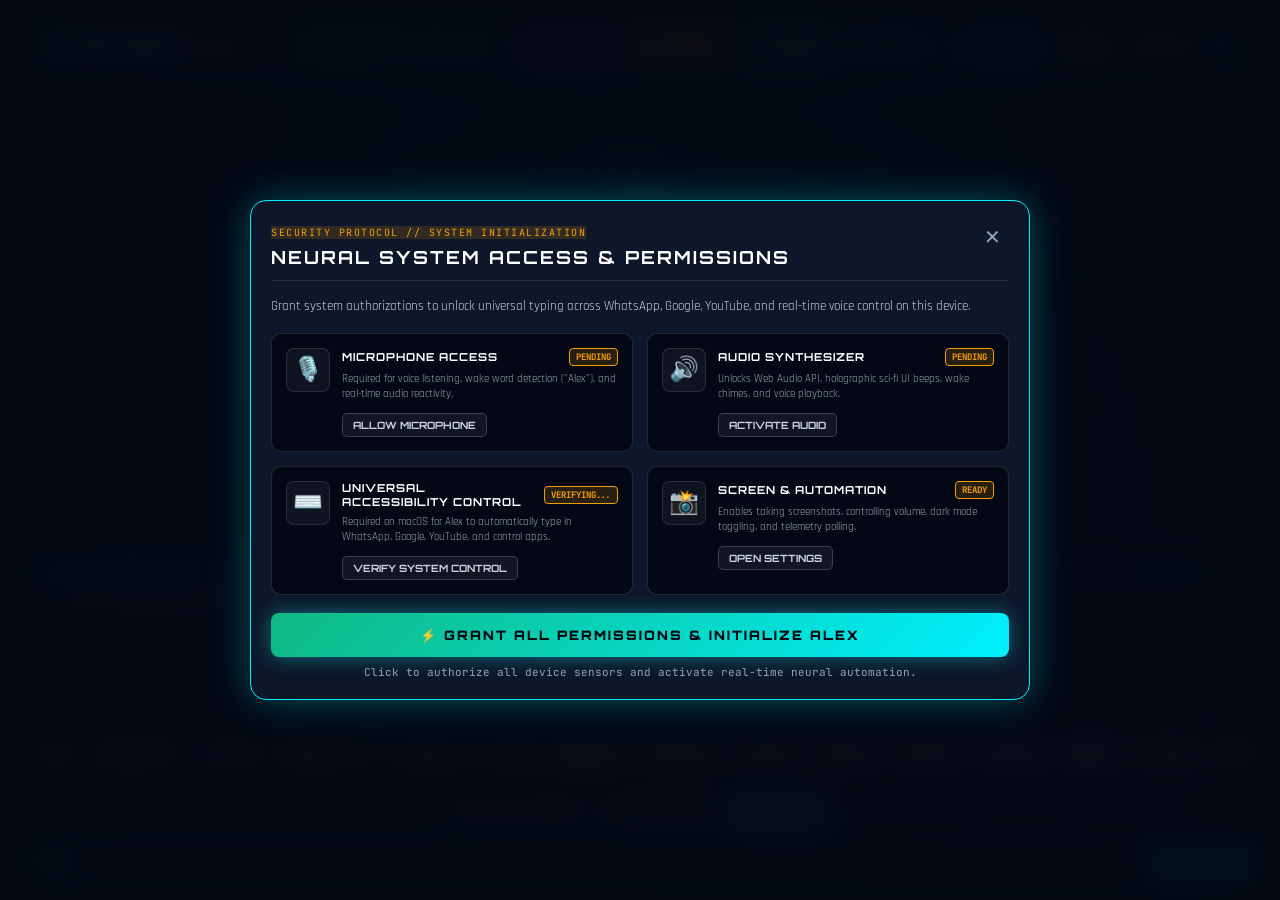
==== index.html @ a6efd7c4 "feat(ui): add unique holographic animations across all frontend elements" ====
<!DOCTYPE html>
<html lang="en">
<head>
  <meta charset="UTF-8">
  <meta name="viewport" content="width=device-width, initial-scale=1.0, maximum-scale=1.0, user-scalable=no, viewport-fit=cover">
  <meta name="theme-color" content="#030712">
  <meta name="apple-mobile-web-app-capable" content="yes">
  <meta name="apple-mobile-web-app-status-bar-style" content="black-translucent">
  <title>ALEX // NEURAL INTERFACE</title>
  <link rel="stylesheet" href="static/style.css">
  <link rel="preconnect" href="https://fonts.googleapis.com">
  <link rel="preconnect" href="https://fonts.gstatic.com" crossorigin>
  <link href="https://fonts.googleapis.com/css2?family=Orbitron:wght@400;600;800;900&family=Rajdhani:wght@500;600;700&family=JetBrains+Mono:wght@400;600&display=swap" rel="stylesheet">
  <!-- Chart.js for Advanced Holographic Charts -->
  <script src="https://cdn.jsdelivr.net/npm/chart.js"></script>
</head>
<body>
  <div class="hud-scanlines"></div>
  <div class="hud-vignette"></div>

  <!-- Main Container -->
  <div class="alex-container">
    
    <!-- Top Telemetry Header -->
    <header class="hud-header">
      <div class="header-left">
        <div class="logo-group">
          <div class="cyber-badge">V-AI</div>
          <h1 class="hud-title">A.L.E.X.</h1>
          <span class="hud-subtitle">NEURAL CONTROLLER</span>
        </div>
      </div>

      <div class="header-center">
        <div class="status-pill" id="statusPill">
          <span class="pulsing-orb"></span>
          <span id="statusText">ALEX ONLINE // CALL ME ANYTIME</span>
        </div>
      </div>

      <div class="header-right">
        <!-- Target Device Toggle: Phone vs Laptop -->
        <button class="nav-btn target-device-btn" id="targetDeviceBtn" title="Toggle Execution Target (Phone vs Laptop)">
          <span class="btn-icon" id="targetDeviceIcon">📱</span>
          <span id="targetDeviceLabel">TARGET: PHONE</span>
        </button>

        <!-- Access Controls: Permissions, Phone Link, Charts & Texting -->
        <button class="nav-btn permissions-btn" id="openPermissionsBtn" title="System Access & Neural Permissions">
          <span class="btn-icon">🛡️</span>
          <span id="permBtnText">SYSTEM ACCESS</span>
        </button>
        <button class="nav-btn phone-link-btn" id="openShareBtn" title="Get Public Phone Link & QR Code">
          <span class="btn-icon">🌐</span>
          <span>PHONE LINK</span>
        </button>
        <button class="nav-btn" id="openChartsBtn" title="Open Charts Dashboard">
          <span class="btn-icon">📊</span>
          <span>CHARTS</span>
        </button>
        <button class="nav-btn" id="openCommsBtn" title="Open Texting & Messaging Hub">
          <span class="btn-icon">💬</span>
          <span>TEXT OTHERS</span>
        </button>

        <div class="telemetry-badge" id="batteryBadge">
          <span class="icon">⚡</span>
          <span id="batteryVal">BAT: --%</span>
        </div>
        <div class="telemetry-badge" id="clockBadge">
          <span id="clockVal">00:00:00</span>
        </div>
        <button class="icon-btn" id="micToggleBtn" title="Toggle Microphone">
          <span id="micIcon">🎙️</span>
        </button>
      </div>
    </header>

    <!-- Center Stage: Arc Reactor Particle Sphere -->
    <main class="hud-main">
      <div class="particle-stage-container">
        <!-- Canvas for Dynamic Particle Reactor -->
        <canvas id="particleCanvas"></canvas>
        
        <!-- Center Hologram Overlay Info -->
        <div class="reactor-core-info">
          <div class="core-label">AI WAKE WORD</div>
          <div class="core-status" id="coreStatus">"ALEX"</div>
          <div class="core-frequency" id="coreFrequency">84.2 GHz</div>
        </div>
      </div>

      <!-- Live Voice Waveform Visualizer -->
      <div class="waveform-container">
        <div class="wave-bar"></div>
        <div class="wave-bar"></div>
        <div class="wave-bar"></div>
        <div class="wave-bar"></div>
        <div class="wave-bar"></div>
        <div class="wave-bar"></div>
        <div class="wave-bar"></div>
        <div class="wave-bar"></div>
        <div class="wave-bar"></div>
        <div class="wave-bar"></div>
        <div class="wave-bar"></div>
        <div class="wave-bar"></div>
      </div>
    </main>

    <!-- Holographic Feed / Transcript -->
    <section class="hud-feed-section">
      <div class="feed-scanner-line"></div>
      <div class="feed-header">
        <span class="feed-title">ALEX TELEMETRY LOG</span>
        <span class="feed-tag">WAKE_WORD: "ALEX"</span>
      </div>
      <div class="feed-log" id="feedLog">
        <div class="log-entry system">
          <span class="timestamp">[SYS_INIT]</span>
          <span class="text">Alex Neural Core active. Call "Alex" or say "type in WhatsApp...", "type in Google..." anytime!</span>
        </div>
      </div>
    </section>

    <!-- Quick Action Chips -->
    <div class="quick-chips">
      <button class="chip" data-cmd="Alex">👋 "Alex"</button>
      <button class="chip" data-cmd="system access">🛡️ System Access</button>
      <button class="chip" data-cmd="show phone link">🌐 Phone Link</button>
      <button class="chip" data-cmd="type in WhatsApp Hello! How are you doing?">💬 Type in WhatsApp</button>
      <button class="chip" data-cmd="type in Google Best tech news today">🔍 Type in Google</button>
      <button class="chip" data-cmd="open chrome">🚀 Chrome</button>
      <button class="chip" data-cmd="show charts">📊 Open Charts</button>
      <button class="chip" data-cmd="open texting">💬 Text Others</button>
      <button class="chip" data-cmd="volume up">🔊 Volume +</button>
      <button class="chip" data-cmd="screenshot">📸 Screenshot</button>
      <button class="chip" data-cmd="dark mode">🌓 Dark Mode</button>
      <button class="chip" data-cmd="show memory">🧠 Memory Vault</button>
      <button class="chip" data-cmd="read notes">📝 Notes</button>
      <button class="chip" data-cmd="weather">☀️ Weather</button>
      <button class="chip" data-cmd="timer for 2 minutes">⏱️ Timer</button>
    </div>

    <!-- Bottom Command Input Bar with Dedicated Mobile Voice Control -->
    <footer class="hud-footer">
      <!-- Device Target Selector Bar -->
      <div class="device-target-bar">
        <span class="target-bar-label">EXECUTION TARGET:</span>
        <div class="target-pills-group">
          <button type="button" class="target-pill-btn active" id="targetPhoneBtn" data-target="phone">
            <span class="pill-icon">📱</span> THIS PHONE
          </button>
          <button type="button" class="target-pill-btn" id="targetLaptopBtn" data-target="laptop">
            <span class="pill-icon">💻</span> LAPTOP
          </button>
        </div>
      </div>

      <div class="mobile-voice-bar">
        <button type="button" class="mobile-mic-btn" id="mobileMicBtn" title="Tap to Talk to Alex">
          <span class="mic-pulse-ring"></span>
          <span class="mic-icon-symbol">🎙️</span>
          <span class="mic-btn-label" id="micBtnLabel">TAP TO TALK TO ALEX</span>
        </button>
      </div>

      <form id="commandForm" class="command-box">
        <button type="button" class="inline-mic-btn" id="inlineMicBtn" title="Speak Voice Command">🎙️</button>
        <span class="prompt-arrow">❯</span>
        <input 
          type="text" 
          id="commandInput" 
          placeholder="Speak or type (e.g. 'Alex type in WhatsApp hello', 'search Google')..." 
          autocomplete="off"
        />
        <button type="submit" class="send-btn">
          <span>EXECUTE</span>
          <span class="btn-glow"></span>
        </button>
      </form>
    </footer>

  </div>

  <!-- Hidden Phone Camera Input for Native Mobile Capture -->
  <input type="file" id="phoneCameraInput" accept="image/*" capture="environment" style="display:none;" />

  <!-- ========================================================= -->
  <!-- FLOATING VOICE LISTENING OVERLAY FOR PHONES & DESKTOP     -->
  <!-- ========================================================= -->
  <div class="hud-listening-overlay" id="listeningOverlay">
    <div class="listening-card">
      <div class="listening-ripple"></div>
      <div class="listening-icon">🎙️</div>
      <div class="listening-title">ALEX IS LISTENING...</div>
      <div class="listening-transcript" id="listeningTranscript">Speak your task clearly now (e.g. "type in WhatsApp...", "open Chrome")</div>
      <div class="listening-bars">
        <span></span><span></span><span></span><span></span><span></span><span></span><span></span><span></span>
      </div>
      <div class="listening-actions">
        <button type="button" class="listening-btn stop" id="listeningStopBtn">DONE SPEAKING ✓</button>
        <button type="button" class="listening-btn cancel" id="listeningCancelBtn">CANCEL ✕</button>
      </div>
    </div>
  </div>

  <!-- Hidden Phone Camera Input for Native Mobile Capture -->
  <input type="file" id="phoneCameraInput" accept="image/*" capture="environment" style="display:none;" />

  <!-- ========================================================= -->
  <!-- MODAL 1: HOLOGRAPHIC CHARTS & ANALYTICS DASHBOARD -->
  <!-- ========================================================= -->
  <div class="hud-modal" id="chartsModal">
    <div class="modal-card">
      <div class="modal-header">
        <div class="modal-title-group">
          <span class="modal-badge">ANALYTICS // VISUALIZER</span>
          <h2>ALEX TELEMETRY CHARTS</h2>
        </div>
        <button class="close-btn" id="closeChartsBtn">✕</button>
      </div>

      <!-- Chart Switcher Tabs -->
      <div class="chart-tabs">
        <button class="tab-btn active" data-chart="system">⚡ Live System Telemetry</button>
        <button class="tab-btn" data-chart="market">📈 Tech & Crypto Index</button>
        <button class="tab-btn" data-chart="activity">📊 Productivity & Tasks</button>
      </div>

      <div class="chart-canvas-wrap">
        <canvas id="analyticsChart"></canvas>
      </div>

      <div class="chart-footer-info">
        <span>💡 Voice tip: Say <em>"Alex show charts"</em> or <em>"close charts"</em> anytime.</span>
      </div>
    </div>
  </div>

  <!-- Hidden Phone Camera Input for Native Mobile Capture -->
  <input type="file" id="phoneCameraInput" accept="image/*" capture="environment" style="display:none;" />

  <!-- ========================================================= -->
  <!-- MODAL 2: NEURAL COMMS & TEXTING HUB -->
  <!-- ========================================================= -->
  <div class="hud-modal" id="commsModal">
    <div class="modal-card">
      <div class="modal-header">
        <div class="modal-title-group">
          <span class="modal-badge">COMMS // DIRECT BRIDGE</span>
          <h2>TEXT OTHERS & MESSAGING</h2>
        </div>
        <button class="close-btn" id="closeCommsBtn">✕</button>
      </div>

      <form id="commsForm" class="comms-form">
        <div class="form-group">
          <label>SELECT PLATFORM</label>
          <div class="platform-selector">
            <label class="platform-opt">
              <input type="radio" name="platform" value="whatsapp" checked>
              <span class="opt-pill">🟢 WhatsApp</span>
            </label>
            <label class="platform-opt">
              <input type="radio" name="platform" value="imessage">
              <span class="opt-pill">💬 iMessage / SMS</span>
            </label>
            <label class="platform-opt">
              <input type="radio" name="platform" value="mail">
              <span class="opt-pill">✉️ Mail / Email</span>
            </label>
          </div>
        </div>

        <div class="form-group">
          <label>RECIPIENT (PHONE NUMBER, CONTACT, OR EMAIL)</label>
          <input 
            type="text" 
            id="commRecipient" 
            class="cyber-input" 
            placeholder="e.g. +1234567890 or John Doe or test@gmail.com" 
            required 
          />
        </div>

        <div class="form-group">
          <label>MESSAGE CONTENT</label>
          <textarea 
            id="commMessage" 
            class="cyber-textarea" 
            rows="3" 
            placeholder="Enter the message you want Alex to send..." 
            required
          ></textarea>
        </div>

        <div class="form-actions">
          <button type="submit" class="cyber-submit-btn">
            <span>🚀 TRANSMIT MESSAGE</span>
          </button>
        </div>
      </form>

      <div class="comms-footer-info">
        <span>💡 Voice tip: Say <em>"Alex text [number] hello on WhatsApp"</em> or <em>"type in WhatsApp [message]"</em>.</span>
      </div>
    </div>
  </div>

  <!-- Hidden Phone Camera Input for Native Mobile Capture -->
  <input type="file" id="phoneCameraInput" accept="image/*" capture="environment" style="display:none;" />

  <!-- ========================================================= -->
  <!-- MODAL 3: PUBLIC REMOTE & SMARTPHONE ACCESS (QR + HTTPS)  -->
  <!-- ========================================================= -->
  <div class="hud-modal" id="shareModal">
    <div class="modal-card phone-share-card">
      <div class="modal-header">
        <div class="modal-title-group">
          <span class="modal-badge">REMOTE BRIDGE // WORLDWIDE</span>
          <h2>ALEX SMARTPHONE & REMOTE ACCESS</h2>
        </div>
        <button class="close-btn" id="closeShareBtn">✕</button>
      </div>

      <div class="share-modal-body">
        <div class="qr-code-wrapper">
          <div class="qr-code-glow">
            <img id="shareQrCode" src="" alt="Scan QR Code to Open Alex" />
          </div>
          <p class="qr-caption">Scan with iPhone or Android camera</p>
        </div>

        <div class="share-details">
          <div class="share-info-block">
            <div class="share-badge-status">
              <span class="pulsing-orb"></span>
              <span id="tunnelStatusText">SECURE PUBLIC CLOUDFLARE HTTPS TUNNEL ACTIVE</span>
            </div>
            <p class="share-explainer">
              This link works on <strong>any iPhone, Android, or PC on any Wi-Fi or mobile data network worldwide</strong>. Full microphone, voice recognition, universal typing, and system telemetry are fully enabled over secure HTTPS.
            </p>
          </div>

          <div class="url-copy-group">
            <label>🌐 PUBLIC HTTPS LINK (WORLDWIDE / ALL PHONES):</label>
            <div class="copy-input-row">
              <input type="text" id="sharePublicUrl" readonly value="Generating secure tunnel..." />
              <button type="button" class="copy-btn" id="copyPublicUrlBtn">COPY LINK</button>
              <a href="#" id="openPhoneLinkAnchor" target="_blank" class="open-link-btn" title="Open in new browser tab">OPEN ↗</a>
            </div>
          </div>

          <div class="url-copy-group local-row">
            <label>🏠 LOCAL WI-FI LINK (SAME NETWORK):</label>
            <div class="copy-input-row">
              <input type="text" id="shareLocalUrl" readonly value="Detecting local IP..." />
              <button type="button" class="copy-btn secondary" id="copyLocalUrlBtn">COPY</button>
            </div>
          </div>

          <div class="phone-feature-tags">
            <span class="feat-tag">⚡ Zero Setup</span>
            <span class="feat-tag">🎙️ Mobile Voice Mic</span>
            <span class="feat-tag">💬 WhatsApp & Search</span>
            <span class="feat-tag">📊 Live Charts</span>
            <span class="feat-tag">🔒 End-to-End SSL</span>
          </div>
        </div>
      </div>

      <div class="share-footer-info">
        <span>💡 Voice tip: Say <em>"Alex show phone link"</em> or <em>"Alex QR code"</em> anytime.</span>
      </div>
    </div>
  </div>

  <!-- Hidden Phone Camera Input for Native Mobile Capture -->
  <input type="file" id="phoneCameraInput" accept="image/*" capture="environment" style="display:none;" />

  <!-- ========================================================= -->
  <!-- MODAL 4: SYSTEM ACCESS & NEURAL PERMISSIONS INITIALIZER   -->
  <!-- ========================================================= -->
  <div class="hud-modal" id="permissionsModal">
    <div class="modal-card permissions-card">
      <div class="modal-header">
        <div class="modal-title-group">
          <span class="modal-badge warning-badge">SECURITY PROTOCOL // SYSTEM INITIALIZATION</span>
          <h2>NEURAL SYSTEM ACCESS & PERMISSIONS</h2>
        </div>
        <button class="close-btn" id="closePermissionsBtn">✕</button>
      </div>

      <div class="permissions-explainer">
        <p>Grant system authorizations to unlock universal typing across WhatsApp, Google, YouTube, and real-time voice control on this device.</p>
      </div>

      <div class="permissions-grid">
        <!-- Card 1: Mic -->
        <div class="perm-card" id="permCardMic">
          <div class="perm-icon-box">🎙️</div>
          <div class="perm-content">
            <div class="perm-header-row">
              <h3>MICROPHONE ACCESS</h3>
              <span class="perm-status-tag" id="tagMicStatus">PENDING</span>
            </div>
            <p>Required for voice listening, wake word detection ("Alex"), and real-time audio reactivity.</p>
            <button type="button" class="perm-action-btn" id="grantMicBtn">ALLOW MICROPHONE</button>
          </div>
        </div>

        <!-- Card 2: Audio FX -->
        <div class="perm-card" id="permCardAudio">
          <div class="perm-icon-box">🔊</div>
          <div class="perm-content">
            <div class="perm-header-row">
              <h3>AUDIO SYNTHESIZER</h3>
              <span class="perm-status-tag" id="tagAudioStatus">PENDING</span>
            </div>
            <p>Unlocks Web Audio API, holographic sci-fi UI beeps, wake chimes, and voice playback.</p>
            <button type="button" class="perm-action-btn" id="grantAudioBtn">ACTIVATE AUDIO</button>
          </div>
        </div>

        <!-- Card 3: macOS Universal Control & Accessibility -->
        <div class="perm-card" id="permCardAccessibility">
          <div class="perm-icon-box">⌨️</div>
          <div class="perm-content">
            <div class="perm-header-row">
              <h3>UNIVERSAL ACCESSIBILITY CONTROL</h3>
              <span class="perm-status-tag" id="tagAccessStatus">VERIFYING...</span>
            </div>
            <p>Required on macOS for Alex to automatically type in WhatsApp, Google, YouTube, and control apps.</p>
            <button type="button" class="perm-action-btn" id="grantAccessibilityBtn">VERIFY SYSTEM CONTROL</button>
          </div>
        </div>

        <!-- Card 4: Screen & Automation Bridge -->
        <div class="perm-card" id="permCardScreen">
          <div class="perm-icon-box">📸</div>
          <div class="perm-content">
            <div class="perm-header-row">
              <h3>SCREEN & AUTOMATION</h3>
              <span class="perm-status-tag" id="tagScreenStatus">READY</span>
            </div>
            <p>Enables taking screenshots, controlling volume, dark mode toggling, and telemetry polling.</p>
            <button type="button" class="perm-action-btn" id="grantScreenBtn">OPEN SETTINGS</button>
          </div>
        </div>
      </div>

      <!-- Master Action Button -->
      <div class="perm-master-action">
        <button type="button" class="perm-master-btn" id="grantAllPermsBtn">
          <span>⚡ GRANT ALL PERMISSIONS & INITIALIZE ALEX</span>
        </button>
        <span class="perm-subtext">Click to authorize all device sensors and activate real-time neural automation.</span>
      </div>
    </div>
  </div>

  <script src="static/app.js"></script>
</body>
</html>
---- static/style.css ----
:root {
  --bg-color: #030712;
  --panel-bg: rgba(15, 23, 42, 0.8);
  --panel-border: rgba(56, 189, 248, 0.3);
  --cyan-glow: #00f0ff;
  --cyan-subtle: rgba(0, 240, 255, 0.15);
  --purple-glow: #a855f7;
  --green-glow: #10b981;
  --amber-glow: #f59e0b;
  --text-main: #f8fafc;
  --text-muted: #94a3b8;
  --font-display: 'Orbitron', -apple-system, sans-serif;
  --font-body: 'Rajdhani', -apple-system, sans-serif;
  --font-mono: 'JetBrains Mono', monospace;
}

* {
  box-sizing: border-box;
  margin: 0;
  padding: 0;
  user-select: none;
}

html {
  width: 100%;
  height: 100%;
  -webkit-text-size-adjust: 100%;
}

body {
  width: 100%;
  min-height: 100vh;
  min-height: 100dvh;
  background-color: var(--bg-color);
  color: var(--text-main);
  font-family: var(--font-body);
  overflow-x: hidden;
  overflow-y: auto;
  position: relative;
  -webkit-overflow-scrolling: touch;
  background-image: 
    radial-gradient(circle at 50% 35%, rgba(0, 240, 255, 0.14) 0%, transparent 65%),
    radial-gradient(circle at 80% 80%, rgba(168, 85, 247, 0.1) 0%, transparent 50%),
    linear-gradient(rgba(0, 240, 255, 0.04) 1px, transparent 1px),
    linear-gradient(90deg, rgba(0, 240, 255, 0.04) 1px, transparent 1px);
  background-size: 100% 100%, 100% 100%, 40px 40px, 40px 40px;
  animation: cyberGridDrift 24s linear infinite;
}

@keyframes cyberGridDrift {
  0% {
    background-position: 50% 35%, 80% 80%, 0 0, 0 0;
  }
  100% {
    background-position: 50% 35%, 80% 80%, 40px 40px, 40px 40px;
  }
}

/* Scanline and Vignette Effects */
.hud-scanlines {
  position: fixed;
  top: 0;
  left: 0;
  width: 100%;
  height: 100%;
  background: repeating-linear-gradient(
    0deg,
    rgba(0, 0, 0, 0.12),
    rgba(0, 0, 0, 0.12) 1px,
    transparent 1px,
    transparent 2px
  );
  pointer-events: none;
  z-index: 100;
  opacity: 0.6;
}

.hud-vignette {
  position: fixed;
  top: 0;
  left: 0;
  width: 100%;
  height: 100%;
  box-shadow: inset 0 0 120px rgba(0, 0, 0, 0.9);
  pointer-events: none;
  z-index: 99;
}

/* Master Container */
.alex-container,
.jarvis-container {
  display: flex;
  flex-direction: column;
  min-height: 100vh;
  min-height: 100dvh;
  max-width: 1280px;
  margin: 0 auto;
  padding: 12px 18px;
  position: relative;
  z-index: 10;
  gap: 10px;
  justify-content: space-between;
}

/* Header */
.hud-header {
  display: flex;
  justify-content: space-between;
  align-items: center;
  padding: 10px 18px;
  background: var(--panel-bg);
  border: 1px solid var(--panel-border);
  border-radius: 12px;
  backdrop-filter: blur(16px);
  box-shadow: 0 4px 24px rgba(0, 240, 255, 0.12);
  gap: 12px;
  position: relative;
  animation: cyberBorderGlow 4.5s infinite alternate ease-in-out;
}

.hud-header::before,
.hud-header::after {
  content: '';
  position: absolute;
  width: 10px;
  height: 10px;
  border-color: var(--cyan-glow);
  border-style: solid;
  pointer-events: none;
  transition: all 0.3s ease;
  opacity: 0.75;
}

.hud-header::before {
  top: -1px;
  left: -1px;
  border-width: 2px 0 0 2px;
  border-top-left-radius: 12px;
}

.hud-header::after {
  bottom: -1px;
  right: -1px;
  border-width: 0 2px 2px 0;
  border-bottom-right-radius: 12px;
}

@keyframes cyberBorderGlow {
  0% {
    border-color: rgba(56, 189, 248, 0.3);
    box-shadow: 0 4px 20px rgba(0, 240, 255, 0.12), inset 0 0 12px rgba(0, 240, 255, 0.03);
  }
  50% {
    border-color: rgba(168, 85, 247, 0.55);
    box-shadow: 0 4px 28px rgba(168, 85, 247, 0.22), inset 0 0 16px rgba(168, 85, 247, 0.06);
  }
  100% {
    border-color: rgba(0, 240, 255, 0.45);
    box-shadow: 0 4px 24px rgba(0, 240, 255, 0.2), inset 0 0 14px rgba(0, 240, 255, 0.05);
  }
}

.logo-group {
  display: flex;
  align-items: center;
  gap: 10px;
}

.cyber-badge {
  font-family: var(--font-display);
  font-size: 10px;
  font-weight: 800;
  padding: 3px 6px;
  background: rgba(0, 240, 255, 0.2);
  border: 1px solid var(--cyan-glow);
  color: var(--cyan-glow);
  border-radius: 4px;
  letter-spacing: 1px;
}

.hud-title {
  font-family: var(--font-display);
  font-size: 20px;
  font-weight: 900;
  letter-spacing: 3px;
  color: #ffffff;
  text-shadow: 0 0 14px var(--cyan-glow);
}

.hud-subtitle {
  font-size: 10px;
  letter-spacing: 2px;
  color: var(--text-muted);
  font-weight: 600;
}

.status-pill {
  display: flex;
  align-items: center;
  gap: 8px;
  padding: 6px 14px;
  background: rgba(16, 185, 129, 0.12);
  border: 1px solid rgba(16, 185, 129, 0.5);
  border-radius: 20px;
  font-family: var(--font-display);
  font-size: 10px;
  font-weight: 700;
  letter-spacing: 1px;
  color: var(--green-glow);
  transition: all 0.3s ease;
  cursor: pointer;
}

.status-pill:hover {
  box-shadow: 0 0 10px rgba(16, 185, 129, 0.4);
}

.status-pill.recognizing {
  background: rgba(245, 158, 11, 0.15);
  border-color: rgba(245, 158, 11, 0.6);
  color: var(--amber-glow);
}

.status-pill.speaking {
  background: rgba(168, 85, 247, 0.15);
  border-color: rgba(168, 85, 247, 0.6);
  color: var(--purple-glow);
}

.pulsing-orb {
  width: 7px;
  height: 7px;
  border-radius: 50%;
  background: currentColor;
  box-shadow: 0 0 8px currentColor;
  animation: pulseOrb 1.4s infinite ease-in-out;
}

@keyframes pulseOrb {
  0%, 100% { transform: scale(1); opacity: 1; }
  50% { transform: scale(1.4); opacity: 0.5; }
}

.header-right {
  display: flex;
  align-items: center;
  gap: 8px;
}

/* Nav Action Buttons (Charts & Text Others) */
.nav-btn {
  display: flex;
  align-items: center;
  gap: 6px;
  background: rgba(0, 240, 255, 0.1);
  border: 1px solid var(--panel-border);
  color: var(--cyan-glow);
  font-family: var(--font-display);
  font-size: 10px;
  font-weight: 800;
  letter-spacing: 1px;
  padding: 6px 12px;
  border-radius: 8px;
  cursor: pointer;
  transition: all 0.2s ease;
}

.nav-btn:hover {
  background: rgba(0, 240, 255, 0.25);
  border-color: var(--cyan-glow);
  box-shadow: 0 0 12px rgba(0, 240, 255, 0.5);
  transform: translateY(-1px);
}

.telemetry-badge {
  font-family: var(--font-mono);
  font-size: 11px;
  color: var(--text-muted);
  background: rgba(255, 255, 255, 0.05);
  padding: 5px 8px;
  border-radius: 6px;
  border: 1px solid rgba(255, 255, 255, 0.1);
}

.icon-btn {
  background: rgba(0, 240, 255, 0.1);
  border: 1px solid var(--cyan-glow);
  border-radius: 8px;
  padding: 5px 9px;
  color: var(--cyan-glow);
  cursor: pointer;
  font-size: 13px;
  transition: all 0.2s ease;
}

.icon-btn:hover {
  background: var(--cyan-glow);
  color: #000;
  box-shadow: 0 0 12px var(--cyan-glow);
}

/* Center Particle Stage */
.hud-main {
  flex: 1;
  display: flex;
  flex-direction: column;
  justify-content: center;
  align-items: center;
  position: relative;
  min-height: 250px;
}

.particle-stage-container {
  width: 100%;
  max-width: 480px;
  height: 290px;
  position: relative;
  display: flex;
  justify-content: center;
  align-items: center;
  cursor: pointer;
}

#particleCanvas {
  width: 100%;
  height: 100%;
  display: block;
}

.reactor-core-info {
  position: absolute;
  text-align: center;
  pointer-events: none;
  font-family: var(--font-display);
}

.core-label {
  font-size: 9px;
  letter-spacing: 2px;
  color: var(--text-muted);
  font-weight: 700;
}

.core-status {
  font-size: 15px;
  font-weight: 900;
  color: var(--cyan-glow);
  letter-spacing: 2px;
  text-shadow: 0 0 10px var(--cyan-glow);
  margin: 2px 0;
}

.core-frequency {
  font-family: var(--font-mono);
  font-size: 11px;
  color: rgba(255, 255, 255, 0.7);
}

/* Voice Waveform Equalizer */
.waveform-container {
  display: flex;
  align-items: center;
  gap: 5px;
  height: 24px;
  margin-top: -6px;
  opacity: 0.9;
}

.wave-bar {
  width: 4px;
  height: 6px;
  background: linear-gradient(180deg, #ffffff, #00f0ff);
  border-radius: 3px 3px 1px 1px;
  box-shadow: 0 0 10px rgba(0, 240, 255, 0.7);
  transition: height 0.08s ease, background 0.2s ease, box-shadow 0.2s ease;
}

/* Feed Log */
.hud-feed-section {
  height: 165px;
  background: var(--panel-bg);
  border: 1px solid var(--panel-border);
  border-radius: 12px;
  display: flex;
  flex-direction: column;
  padding: 10px 14px;
  margin-bottom: 10px;
  backdrop-filter: blur(16px);
  box-shadow: 0 4px 20px rgba(0, 0, 0, 0.5);
  position: relative;
  overflow: hidden;
  animation: cyberBorderGlow 5s infinite alternate ease-in-out;
}

/* Cyber Corner Brackets on Telemetry Feed */
.hud-feed-section::before,
.hud-feed-section::after {
  content: '';
  position: absolute;
  width: 12px;
  height: 12px;
  border-color: var(--cyan-glow);
  border-style: solid;
  pointer-events: none;
  transition: all 0.3s ease;
  opacity: 0.8;
  z-index: 5;
}

.hud-feed-section::before {
  top: -1px;
  left: -1px;
  border-width: 2px 0 0 2px;
  border-top-left-radius: 12px;
}

.hud-feed-section::after {
  bottom: -1px;
  right: -1px;
  border-width: 0 2px 2px 0;
  border-bottom-right-radius: 12px;
}

.feed-scanner-line {
  position: absolute;
  top: 0;
  left: 0;
  width: 100%;
  height: 2px;
  background: linear-gradient(90deg, transparent, rgba(0, 240, 255, 0.85), rgba(168, 85, 247, 0.85), transparent);
  box-shadow: 0 0 10px rgba(0, 240, 255, 0.85);
  opacity: 0.65;
  pointer-events: none;
  animation: laserScanDown 5.5s infinite ease-in-out;
  z-index: 10;
}

@keyframes laserScanDown {
  0% { top: 0%; opacity: 0; }
  10% { opacity: 0.75; }
  90% { opacity: 0.75; }
  100% { top: 100%; opacity: 0; }
}

.feed-header {
  display: flex;
  justify-content: space-between;
  align-items: center;
  border-bottom: 1px solid rgba(255, 255, 255, 0.08);
  padding-bottom: 5px;
  margin-bottom: 6px;
  position: relative;
  z-index: 2;
}

.feed-title {
  font-family: var(--font-display);
  font-size: 10px;
  font-weight: 800;
  letter-spacing: 1.5px;
  color: var(--cyan-glow);
  text-shadow: 0 0 8px rgba(0, 240, 255, 0.5);
}

.feed-tag {
  font-family: var(--font-mono);
  font-size: 9px;
  color: var(--green-glow);
  letter-spacing: 1px;
  text-shadow: 0 0 6px rgba(16, 185, 129, 0.4);
}

.feed-log {
  flex: 1;
  overflow-y: auto;
  font-family: var(--font-mono);
  font-size: 12px;
  line-height: 1.5;
  display: flex;
  flex-direction: column;
  gap: 6px;
  padding-right: 6px;
  position: relative;
  z-index: 2;
}

.feed-log::-webkit-scrollbar {
  width: 4px;
}

.feed-log::-webkit-scrollbar-thumb {
  background: var(--panel-border);
  border-radius: 4px;
}

.log-entry {
  display: flex;
  gap: 8px;
  word-break: break-word;
  animation: logSlideReveal 0.32s cubic-bezier(0.16, 1, 0.3, 1) forwards;
  transform-origin: left center;
}

@keyframes logSlideReveal {
  0% {
    opacity: 0;
    transform: translateX(-16px) scale(0.97);
    filter: blur(4px);
  }
  100% {
    opacity: 1;
    transform: translateX(0) scale(1);
    filter: blur(0);
  }
}

.log-entry .timestamp {
  color: var(--text-muted);
  font-size: 10px;
  min-width: 55px;
}

.log-entry.user .text {
  color: var(--cyan-glow);
  font-weight: 600;
}

.log-entry.alex .text,
.log-entry.jarvis .text {
  color: #ffffff;
  text-shadow: 0 0 4px rgba(255, 255, 255, 0.3);
}

.log-entry.system .text {
  color: var(--text-muted);
  font-style: italic;
}

.log-entry.exec .text {
  color: var(--amber-glow);
  font-weight: 600;
}

.action-pill-entry {
  background: rgba(16, 185, 129, 0.12) !important;
  border-left: 3px solid #10b981;
  padding: 6px 10px;
  border-radius: 6px;
  align-items: center;
  margin: 4px 0;
}

.feed-open-link {
  color: #030712 !important;
  background: linear-gradient(135deg, #10b981, #00f0ff);
  text-decoration: none !important;
  font-family: var(--font-display);
  font-size: 11px;
  font-weight: 800;
  letter-spacing: 1px;
  display: inline-flex;
  align-items: center;
  gap: 4px;
  margin-left: 8px;
  padding: 4px 10px;
  border-radius: 6px;
  box-shadow: 0 0 12px rgba(0, 240, 255, 0.4);
  transition: all 0.2s ease;
}

.feed-open-link:hover, .feed-open-link:active {
  transform: scale(1.05);
  box-shadow: 0 0 20px rgba(0, 240, 255, 0.7);
}

/* Quick Action Chips */
.quick-chips {
  display: flex;
  gap: 8px;
  overflow-x: auto;
  padding-bottom: 6px;
  margin-bottom: 6px;
}

.quick-chips::-webkit-scrollbar {
  display: none;
}

.chip {
  background: rgba(255, 255, 255, 0.05);
  border: 1px solid rgba(255, 255, 255, 0.14);
  color: var(--text-main);
  padding: 6px 14px;
  border-radius: 20px;
  font-size: 12px;
  font-weight: 600;
  cursor: pointer;
  white-space: nowrap;
  position: relative;
  overflow: hidden;
  transition: transform 0.2s cubic-bezier(0.34, 1.56, 0.64, 1), box-shadow 0.2s ease, border-color 0.2s ease, background 0.2s ease;
}

.chip::after {
  content: '';
  position: absolute;
  top: -50%;
  left: -80%;
  width: 40%;
  height: 200%;
  background: linear-gradient(90deg, transparent, rgba(255, 255, 255, 0.35), transparent);
  transform: rotate(25deg);
  pointer-events: none;
  transition: none;
}

.chip:hover::after {
  left: 150%;
  transition: left 0.5s ease-out;
}

.chip:hover {
  background: rgba(0, 240, 255, 0.2);
  border-color: var(--cyan-glow);
  color: var(--cyan-glow);
  box-shadow: 0 0 14px rgba(0, 240, 255, 0.45);
  transform: translateY(-2px) scale(1.04);
}

.chip:active {
  transform: translateY(0) scale(0.96);
}

/* Command Box Input */
.hud-footer {
  margin-top: auto;
}

.command-box {
  display: flex;
  align-items: center;
  background: rgba(15, 23, 42, 0.95);
  border: 1px solid var(--cyan-glow);
  border-radius: 10px;
  padding: 6px 10px 6px 12px;
  box-shadow: 0 0 16px rgba(0, 240, 255, 0.25);
  gap: 8px;
  position: relative;
  transition: box-shadow 0.3s ease, border-color 0.3s ease;
}

.command-box:focus-within {
  border-color: #38bdf8;
  box-shadow: 0 0 24px rgba(0, 240, 255, 0.5), inset 0 0 8px rgba(0, 240, 255, 0.15);
}

.inline-mic-btn {
  background: rgba(0, 240, 255, 0.12);
  border: 1px solid var(--cyan-glow);
  color: var(--cyan-glow);
  border-radius: 8px;
  width: 34px;
  height: 34px;
  display: flex;
  align-items: center;
  justify-content: center;
  cursor: pointer;
  font-size: 15px;
  transition: all 0.2s ease;
  flex-shrink: 0;
}

.inline-mic-btn:hover, .inline-mic-btn.listening {
  background: var(--cyan-glow);
  color: #000;
  box-shadow: 0 0 14px var(--cyan-glow);
}

.mobile-voice-bar {
  display: none;
  width: 100%;
  margin-bottom: 8px;
}

.mobile-mic-btn {
  width: 100%;
  display: flex;
  align-items: center;
  justify-content: center;
  gap: 10px;
  padding: 12px 16px;
  background: linear-gradient(135deg, rgba(0, 240, 255, 0.22), rgba(16, 185, 129, 0.24));
  border: 1px solid var(--cyan-glow);
  border-radius: 12px;
  color: #ffffff;
  font-family: var(--font-display);
  font-size: 13px;
  font-weight: 800;
  letter-spacing: 1.5px;
  cursor: pointer;
  box-shadow: 0 0 20px rgba(0, 240, 255, 0.3);
  position: relative;
  overflow: visible !important;
  transition: all 0.25s ease;
  animation: micGlowBreathing 3.5s infinite alternate ease-in-out;
}

@keyframes micGlowBreathing {
  0% {
    box-shadow: 0 0 16px rgba(0, 240, 255, 0.25);
  }
  100% {
    box-shadow: 0 0 32px rgba(0, 240, 255, 0.6), 0 0 45px rgba(16, 185, 129, 0.35);
  }
}

.mobile-mic-btn::before,
.mobile-mic-btn::after {
  content: '';
  position: absolute;
  inset: -3px;
  border-radius: 14px;
  border: 1.5px solid var(--cyan-glow);
  opacity: 0;
  pointer-events: none;
}

.mobile-mic-btn:hover::before,
.mobile-mic-btn.listening::before {
  animation: sonarPulse 1.6s infinite cubic-bezier(0.1, 0.8, 0.2, 1);
}

.mobile-mic-btn:hover::after,
.mobile-mic-btn.listening::after {
  animation: sonarPulse 1.6s infinite cubic-bezier(0.1, 0.8, 0.2, 1) 0.8s;
}

@keyframes sonarPulse {
  0% {
    transform: scale(1);
    opacity: 0.9;
    border-color: var(--cyan-glow);
  }
  100% {
    transform: scale(1.1, 1.32);
    opacity: 0;
    border-color: var(--purple-glow);
  }
}

.mobile-mic-btn:active, .mobile-mic-btn.listening {
  background: linear-gradient(135deg, rgba(239, 68, 68, 0.35), rgba(245, 158, 11, 0.35));
  border-color: #ef4444;
  box-shadow: 0 0 28px rgba(239, 68, 68, 0.6);
}

.mobile-mic-btn .mic-pulse-ring {
  position: absolute;
  top: 50%;
  left: 50%;
  transform: translate(-50%, -50%);
  width: 100%;
  height: 100%;
  border-radius: 12px;
  border: 2px solid var(--cyan-glow);
  opacity: 0;
  pointer-events: none;
}

.mobile-mic-btn.listening .mic-pulse-ring {
  animation: mobileMicPulse 1.2s infinite ease-out;
}

@keyframes mobileMicPulse {
  0% { transform: translate(-50%, -50%) scale(0.96); opacity: 0.8; }
  100% { transform: translate(-50%, -50%) scale(1.08); opacity: 0; }
}

/* ========================================================= */
/* REAL-TIME VOICE LISTENING OVERLAY                         */
/* ========================================================= */
.hud-listening-overlay {
  position: fixed;
  top: 0;
  left: 0;
  width: 100%;
  height: 100%;
  background: rgba(3, 7, 18, 0.92);
  backdrop-filter: blur(16px);
  z-index: 2000;
  display: flex;
  justify-content: center;
  align-items: center;
  padding: 16px;
  opacity: 0;
  pointer-events: none;
  transition: opacity 0.25s ease;
}

.hud-listening-overlay.active {
  opacity: 1;
  pointer-events: auto;
}

.listening-card {
  width: 90%;
  max-width: 420px;
  background: rgba(15, 23, 42, 0.98);
  border: 1px solid var(--cyan-glow);
  border-radius: 20px;
  box-shadow: 0 0 50px rgba(0, 240, 255, 0.4);
  padding: 24px 20px;
  display: flex;
  flex-direction: column;
  align-items: center;
  text-align: center;
  gap: 14px;
  position: relative;
  transform: translateY(20px);
  transition: transform 0.25s ease;
}

.hud-listening-overlay.active .listening-card {
  transform: translateY(0);
}

.listening-icon {
  width: 64px;
  height: 64px;
  border-radius: 50%;
  background: rgba(0, 240, 255, 0.15);
  border: 2px solid var(--cyan-glow);
  display: flex;
  align-items: center;
  justify-content: center;
  font-size: 28px;
  box-shadow: 0 0 24px var(--cyan-glow);
  animation: listeningBreath 1.5s infinite ease-in-out;
}

@keyframes listeningBreath {
  0%, 100% { transform: scale(1); box-shadow: 0 0 20px var(--cyan-glow); }
  50% { transform: scale(1.1); box-shadow: 0 0 35px var(--cyan-glow); }
}

.listening-title {
  font-family: var(--font-display);
  font-size: 16px;
  font-weight: 900;
  letter-spacing: 2px;
  color: var(--cyan-glow);
}

.listening-transcript {
  font-family: var(--font-mono);
  font-size: 13px;
  color: #cbd5e1;
  min-height: 48px;
  padding: 8px 12px;
  background: rgba(0, 0, 0, 0.4);
  border-radius: 8px;
  border: 1px dashed rgba(255, 255, 255, 0.15);
  width: 100%;
  word-break: break-word;
  line-height: 1.4;
}

.listening-bars {
  display: flex;
  align-items: center;
  gap: 6px;
  height: 28px;
}

.listening-bars span {
  width: 4px;
  height: 8px;
  background: var(--cyan-glow);
  border-radius: 2px;
  animation: listeningBarPulse 0.8s infinite ease-in-out;
}

.listening-bars span:nth-child(2) { animation-delay: 0.1s; }
.listening-bars span:nth-child(3) { animation-delay: 0.2s; }
.listening-bars span:nth-child(4) { animation-delay: 0.3s; }
.listening-bars span:nth-child(5) { animation-delay: 0.4s; }
.listening-bars span:nth-child(6) { animation-delay: 0.3s; }
.listening-bars span:nth-child(7) { animation-delay: 0.2s; }
.listening-bars span:nth-child(8) { animation-delay: 0.1s; }

@keyframes listeningBarPulse {
  0%, 100% { height: 6px; }
  50% { height: 26px; }
}

.listening-actions {
  display: flex;
  gap: 10px;
  width: 100%;
  margin-top: 6px;
}

.listening-btn {
  flex: 1;
  padding: 12px 14px;
  border-radius: 8px;
  font-family: var(--font-display);
  font-size: 11px;
  font-weight: 800;
  letter-spacing: 1px;
  cursor: pointer;
  border: none;
  transition: all 0.2s ease;
}

.listening-btn.stop {
  background: linear-gradient(135deg, #10b981, #00f0ff);
  color: #030712;
  box-shadow: 0 0 16px rgba(16, 185, 129, 0.4);
}

.listening-btn.cancel {
  background: rgba(239, 68, 68, 0.15);
  border: 1px solid #ef4444;
  color: #ef4444;
}

.prompt-arrow {
  color: var(--cyan-glow);
  font-family: var(--font-mono);
  font-size: 18px;
  margin-right: 10px;
  text-shadow: 0 0 8px var(--cyan-glow);
}

#commandInput {
  flex: 1;
  background: transparent;
  border: none;
  outline: none;
  color: #ffffff;
  font-family: var(--font-mono);
  font-size: 14px;
  user-select: text;
}

#commandInput::placeholder {
  color: rgba(148, 163, 184, 0.6);
  font-family: var(--font-body);
  font-size: 14px;
}

.send-btn {
  background: linear-gradient(135deg, #0284c7, #00f0ff);
  border: none;
  color: #000000;
  font-family: var(--font-display);
  font-size: 11px;
  font-weight: 900;
  letter-spacing: 1.5px;
  padding: 8px 16px;
  border-radius: 6px;
  cursor: pointer;
  position: relative;
  overflow: hidden;
  transition: all 0.2s ease;
}

.send-btn:hover {
  box-shadow: 0 0 16px var(--cyan-glow);
  transform: scale(1.02);
}

/* ========================================================= */
/* HOLOGRAPHIC MODALS (CHARTS & TEXTING) */
/* ========================================================= */
.hud-modal {
  position: fixed;
  top: 0;
  left: 0;
  width: 100%;
  height: 100%;
  background: rgba(3, 7, 18, 0.88);
  backdrop-filter: blur(14px);
  z-index: 1000;
  display: flex;
  justify-content: center;
  align-items: center;
  opacity: 0;
  pointer-events: none;
  transition: opacity 0.25s ease;
}

.hud-modal.active {
  opacity: 1;
  pointer-events: auto;
}

.modal-card {
  width: 90%;
  max-width: 700px;
  background: rgba(15, 23, 42, 0.98);
  border: 1px solid var(--cyan-glow);
  border-radius: 16px;
  box-shadow: 0 0 40px rgba(0, 240, 255, 0.3);
  padding: 20px;
  position: relative;
  transform: translateY(20px);
  transition: transform 0.25s ease;
}

.hud-modal.active .modal-card {
  transform: translateY(0);
}

.modal-header {
  display: flex;
  justify-content: space-between;
  align-items: flex-start;
  margin-bottom: 16px;
  border-bottom: 1px solid rgba(255, 255, 255, 0.1);
  padding-bottom: 12px;
}

.modal-badge {
  font-family: var(--font-mono);
  font-size: 10px;
  color: var(--cyan-glow);
  letter-spacing: 1.5px;
}

.modal-header h2 {
  font-family: var(--font-display);
  font-size: 18px;
  color: #ffffff;
  letter-spacing: 2px;
  margin-top: 4px;
}

.close-btn {
  background: transparent;
  border: none;
  color: var(--text-muted);
  font-size: 20px;
  cursor: pointer;
  padding: 4px 8px;
  transition: color 0.2s ease;
}

.close-btn:hover {
  color: #ef4444;
}

/* Charts Elements */
.chart-tabs {
  display: flex;
  gap: 8px;
  margin-bottom: 14px;
}

.tab-btn {
  background: rgba(255, 255, 255, 0.05);
  border: 1px solid rgba(255, 255, 255, 0.1);
  color: var(--text-muted);
  font-family: var(--font-mono);
  font-size: 11px;
  padding: 6px 14px;
  border-radius: 6px;
  cursor: pointer;
  transition: all 0.2s ease;
}

.tab-btn.active, .tab-btn:hover {
  background: rgba(0, 240, 255, 0.18);
  border-color: var(--cyan-glow);
  color: var(--cyan-glow);
}

.chart-canvas-wrap {
  width: 100%;
  height: 280px;
  background: rgba(3, 7, 18, 0.6);
  border: 1px solid rgba(255, 255, 255, 0.05);
  border-radius: 8px;
  padding: 10px;
  position: relative;
}

.chart-footer-info, .comms-footer-info {
  margin-top: 14px;
  font-family: var(--font-mono);
  font-size: 11px;
  color: var(--text-muted);
}

/* Comms & Texting Elements */
.comms-form {
  display: flex;
  flex-direction: column;
  gap: 14px;
}

.form-group label {
  display: block;
  font-family: var(--font-display);
  font-size: 10px;
  letter-spacing: 1px;
  color: var(--cyan-glow);
  margin-bottom: 6px;
}

.platform-selector {
  display: flex;
  gap: 10px;
}

.platform-opt {
  cursor: pointer;
}

.platform-opt input {
  display: none;
}

.opt-pill {
  display: inline-block;
  padding: 6px 14px;
  background: rgba(255, 255, 255, 0.05);
  border: 1px solid rgba(255, 255, 255, 0.12);
  border-radius: 6px;
  font-size: 12px;
  font-weight: 600;
  color: var(--text-muted);
  transition: all 0.2s ease;
}

.platform-opt input:checked + .opt-pill {
  background: rgba(0, 240, 255, 0.22);
  border-color: var(--cyan-glow);
  color: var(--cyan-glow);
  box-shadow: 0 0 10px rgba(0, 240, 255, 0.35);
}

.cyber-input, .cyber-textarea {
  width: 100%;
  background: rgba(3, 7, 18, 0.85);
  border: 1px solid rgba(255, 255, 255, 0.15);
  border-radius: 6px;
  padding: 10px 12px;
  color: #ffffff;
  font-family: var(--font-mono);
  font-size: 13px;
  outline: none;
  user-select: text;
  transition: border-color 0.2s ease;
}

.cyber-input:focus, .cyber-textarea:focus {
  border-color: var(--cyan-glow);
  box-shadow: 0 0 10px rgba(0, 240, 255, 0.35);
}

.cyber-submit-btn {
  width: 100%;
  background: linear-gradient(135deg, #0284c7, #00f0ff);
  border: none;
  padding: 12px;
  border-radius: 8px;
  color: #000;
  font-family: var(--font-display);
  font-size: 12px;
  font-weight: 900;
  letter-spacing: 2px;
  cursor: pointer;
  transition: all 0.2s ease;
}

.cyber-submit-btn:hover {
  box-shadow: 0 0 18px var(--cyan-glow);
  transform: translateY(-1px);
}

/* -------------------------------------------------------------
 * Phone Link Button & Share Modal Styles
 * ------------------------------------------------------------- */
.phone-link-btn {
  background: linear-gradient(135deg, rgba(16, 185, 129, 0.25), rgba(0, 240, 255, 0.25)) !important;
  border-color: rgba(16, 185, 129, 0.6) !important;
  color: #10b981 !important;
  box-shadow: 0 0 12px rgba(16, 185, 129, 0.25);
}

.phone-link-btn:hover {
  border-color: #00f0ff !important;
  color: #00f0ff !important;
  box-shadow: 0 0 16px rgba(0, 240, 255, 0.5);
}

.phone-share-card {
  max-width: 720px !important;
}

.share-modal-body {
  display: flex;
  gap: 24px;
  align-items: flex-start;
  margin-top: 10px;
}

.qr-code-wrapper {
  display: flex;
  flex-direction: column;
  align-items: center;
  gap: 10px;
  min-width: 200px;
}

.qr-code-glow {
  background: #070d18;
  border: 2px solid var(--cyan-glow);
  border-radius: 12px;
  padding: 10px;
  box-shadow: 0 0 25px rgba(0, 240, 255, 0.35);
  display: flex;
  align-items: center;
  justify-content: center;
}

#shareQrCode {
  width: 180px;
  height: 180px;
  display: block;
  border-radius: 6px;
  background: #070d18;
}

.qr-caption {
  font-family: var(--font-mono);
  font-size: 11px;
  color: var(--text-muted);
  text-align: center;
}

.share-details {
  flex: 1;
  display: flex;
  flex-direction: column;
  gap: 14px;
}

.share-info-block {
  background: rgba(0, 240, 255, 0.05);
  border: 1px solid rgba(0, 240, 255, 0.15);
  border-radius: 8px;
  padding: 10px 14px;
}

.share-badge-status {
  display: flex;
  align-items: center;
  gap: 8px;
  font-family: var(--font-display);
  font-size: 11px;
  font-weight: 700;
  letter-spacing: 1px;
  color: var(--cyan-glow);
  margin-bottom: 6px;
}

.share-explainer {
  font-family: var(--font-body);
  font-size: 13px;
  color: #cbd5e1;
  line-height: 1.45;
  margin: 0;
}

.url-copy-group {
  display: flex;
  flex-direction: column;
  gap: 6px;
}

.url-copy-group label {
  font-family: var(--font-display);
  font-size: 10px;
  letter-spacing: 1.5px;
  color: var(--cyan-glow);
}

.url-copy-group.local-row label {
  color: #94a3b8;
}

.copy-input-row {
  display: flex;
  gap: 8px;
  align-items: center;
}

.copy-input-row input {
  flex: 1;
  background: rgba(3, 7, 18, 0.85);
  border: 1px solid rgba(0, 240, 255, 0.3);
  border-radius: 6px;
  padding: 8px 12px;
  color: #00f0ff;
  font-family: var(--font-mono);
  font-size: 12px;
  outline: none;
  user-select: text;
}

.copy-input-row input:focus {
  border-color: var(--cyan-glow);
  box-shadow: 0 0 10px rgba(0, 240, 255, 0.3);
}

.copy-btn {
  background: linear-gradient(135deg, #0284c7, #00f0ff);
  color: #030712;
  border: none;
  padding: 8px 14px;
  border-radius: 6px;
  font-family: var(--font-display);
  font-size: 11px;
  font-weight: 800;
  letter-spacing: 1px;
  cursor: pointer;
  white-space: nowrap;
  transition: all 0.2s ease;
}

.copy-btn:hover {
  box-shadow: 0 0 14px var(--cyan-glow);
  transform: translateY(-1px);
}

.copy-btn.secondary {
  background: rgba(255, 255, 255, 0.1);
  color: #e2e8f0;
  border: 1px solid rgba(255, 255, 255, 0.2);
}

.copy-btn.secondary:hover {
  background: rgba(255, 255, 255, 0.2);
  box-shadow: 0 0 10px rgba(255, 255, 255, 0.2);
}

.open-link-btn {
  background: rgba(0, 240, 255, 0.15);
  border: 1px solid var(--cyan-glow);
  color: var(--cyan-glow);
  padding: 8px 12px;
  border-radius: 6px;
  text-decoration: none;
  font-family: var(--font-display);
  font-size: 11px;
  font-weight: 700;
  white-space: nowrap;
  transition: all 0.2s ease;
}

.open-link-btn:hover {
  background: var(--cyan-glow);
  color: #030712;
  box-shadow: 0 0 12px var(--cyan-glow);
}

.phone-feature-tags {
  display: flex;
  flex-wrap: wrap;
  gap: 8px;
  margin-top: 4px;
}

.feat-tag {
  font-family: var(--font-mono);
  font-size: 10px;
  background: rgba(0, 240, 255, 0.08);
  border: 1px solid rgba(0, 240, 255, 0.25);
  border-radius: 4px;
  padding: 4px 8px;
  color: #94a3b8;
}

.share-footer-info {
  margin-top: 14px;
  padding-top: 10px;
  border-top: 1px solid rgba(255, 255, 255, 0.08);
  font-size: 12px;
  color: var(--text-muted);
}

/* ========================================================= */
/* COMPLETE AUTOMATIC RESPONSIVENESS (MOBILE & TABLET ADAPTATION) */
/* ========================================================= */
@media (max-width: 768px) {
  .alex-container,
  .jarvis-container {
    padding: 8px 10px;
    gap: 8px;
    min-height: 100vh;
    min-height: 100dvh;
    height: auto;
  }

  .hud-header {
    flex-direction: column;
    align-items: stretch;
    padding: 8px 10px;
    gap: 8px;
  }

  .header-left {
    display: flex;
    justify-content: space-between;
    align-items: center;
    width: 100%;
  }

  .header-left .hud-title {
    font-size: 17px;
    letter-spacing: 2px;
  }

  .header-center {
    width: 100%;
  }

  .status-pill {
    width: 100%;
    justify-content: center;
    font-size: 10px;
    padding: 5px 10px;
  }

  .header-right {
    display: flex;
    align-items: center;
    gap: 6px;
    overflow-x: auto;
    width: 100%;
    padding-bottom: 4px;
    scrollbar-width: none;
    -webkit-overflow-scrolling: touch;
    flex-wrap: nowrap;
    justify-content: flex-start;
  }

  .header-right::-webkit-scrollbar {
    display: none;
  }

  .nav-btn {
    padding: 6px 10px;
    font-size: 10px;
    flex-shrink: 0;
    min-height: 36px;
    white-space: nowrap;
  }

  .telemetry-badge {
    padding: 5px 8px;
    font-size: 10px;
    flex-shrink: 0;
    min-height: 36px;
    white-space: nowrap;
  }

  .icon-btn {
    width: 36px;
    height: 36px;
    min-width: 36px;
    flex-shrink: 0;
  }

  .hud-main {
    min-height: 190px;
  }

  .particle-stage-container {
    height: 200px;
    max-width: 100%;
  }

  .reactor-core-info {
    transform: translate(-50%, -50%) scale(0.8);
  }

  .waveform-container {
    height: 18px;
    gap: 3px;
    margin-top: -2px;
  }

  .hud-feed-section {
    height: 110px;
    min-height: 85px;
    padding: 8px 10px;
  }

  .feed-log {
    font-size: 11px;
    line-height: 1.4;
  }

  .quick-chips {
    padding: 2px 0 6px 0;
  }

  .chip {
    padding: 6px 12px;
    font-size: 11px;
  }

  .hud-footer {
    position: sticky;
    bottom: 6px;
    z-index: 50;
    padding-bottom: max(6px, env(safe-area-inset-bottom));
  }

  .mobile-voice-bar {
    display: block !important;
  }

  .command-box {
    padding: 6px 8px 6px 12px;
  }

  .command-box input {
    font-size: 16px !important; /* Prevents iOS Safari auto-zoom */
  }

  .send-btn {
    padding: 8px 14px;
    font-size: 11px;
    min-height: 38px;
  }

  /* Modals on Mobile */
  .hud-modal {
    padding: 8px;
  }

  .modal-card {
    width: 96vw !important;
    max-width: 96vw !important;
    max-height: 86dvh !important;
    padding: 14px !important;
    border-radius: 14px !important;
    overflow-y: auto !important;
    -webkit-overflow-scrolling: touch;
  }

  .permissions-grid {
    grid-template-columns: 1fr !important;
    gap: 8px !important;
  }

  .perm-card {
    padding: 10px !important;
    gap: 10px !important;
  }

  .perm-icon-box {
    width: 36px !important;
    height: 36px !important;
    font-size: 18px !important;
  }

  .perm-master-btn {
    padding: 12px !important;
    font-size: 11px !important;
    min-height: 44px !important;
  }

  .share-modal-body {
    flex-direction: column !important;
    align-items: center !important;
    gap: 12px !important;
  }

  #shareQrCode {
    width: 150px !important;
    height: 150px !important;
  }

  .copy-input-row {
    flex-wrap: wrap !important;
    gap: 6px !important;
  }

  .copy-input-row input {
    width: 100% !important;
    flex: none !important;
    font-size: 11px !important;
  }
}

/* -------------------------------------------------------------
 * Permissions Button & Modal Styles
 * ------------------------------------------------------------- */
.permissions-btn {
  background: linear-gradient(135deg, rgba(245, 158, 11, 0.2), rgba(234, 88, 12, 0.2)) !important;
  border-color: rgba(245, 158, 11, 0.6) !important;
  color: #f59e0b !important;
  box-shadow: 0 0 12px rgba(245, 158, 11, 0.25);
}

.permissions-btn:hover {
  border-color: #fbbf24 !important;
  color: #fbbf24 !important;
  box-shadow: 0 0 16px rgba(245, 158, 11, 0.5);
}

.permissions-btn.authorized {
  background: linear-gradient(135deg, rgba(16, 185, 129, 0.2), rgba(0, 240, 255, 0.2)) !important;
  border-color: #10b981 !important;
  color: #10b981 !important;
  box-shadow: 0 0 12px rgba(16, 185, 129, 0.3);
}

.permissions-card {
  max-width: 780px !important;
}

.warning-badge {
  background: rgba(245, 158, 11, 0.15) !important;
  border-color: #f59e0b !important;
  color: #f59e0b !important;
}

.permissions-explainer {
  margin: 6px 0 16px 0;
  font-family: var(--font-body);
  font-size: 13px;
  color: #cbd5e1;
  line-height: 1.5;
}

.permissions-grid {
  display: grid;
  grid-template-columns: 1fr 1fr;
  gap: 14px;
}

.perm-card {
  background: rgba(3, 7, 18, 0.85);
  border: 1px solid rgba(255, 255, 255, 0.12);
  border-radius: 10px;
  padding: 14px;
  display: flex;
  gap: 12px;
  align-items: flex-start;
  transition: all 0.25s ease;
}

.perm-card:hover {
  border-color: rgba(0, 240, 255, 0.4);
  background: rgba(0, 240, 255, 0.03);
  box-shadow: 0 0 16px rgba(0, 240, 255, 0.15);
}

.perm-card.granted {
  border-color: rgba(16, 185, 129, 0.5);
  background: rgba(16, 185, 129, 0.04);
}

.perm-icon-box {
  font-size: 24px;
  background: rgba(255, 255, 255, 0.05);
  border: 1px solid rgba(255, 255, 255, 0.1);
  border-radius: 8px;
  width: 44px;
  height: 44px;
  display: flex;
  align-items: center;
  justify-content: center;
  flex-shrink: 0;
}

.perm-content {
  flex: 1;
  display: flex;
  flex-direction: column;
  gap: 6px;
}

.perm-header-row {
  display: flex;
  align-items: center;
  justify-content: space-between;
  gap: 8px;
}

.perm-header-row h3 {
  font-family: var(--font-display);
  font-size: 11px;
  letter-spacing: 1px;
  color: #ffffff;
  margin: 0;
}

.perm-status-tag {
  font-family: var(--font-mono);
  font-size: 9px;
  font-weight: 700;
  padding: 2px 6px;
  border-radius: 4px;
  background: rgba(245, 158, 11, 0.15);
  border: 1px solid #f59e0b;
  color: #f59e0b;
}

.perm-status-tag.granted {
  background: rgba(16, 185, 129, 0.15);
  border-color: #10b981;
  color: #10b981;
}

.perm-content p {
  font-family: var(--font-body);
  font-size: 11px;
  color: var(--text-muted);
  line-height: 1.4;
  margin: 0;
}

.perm-action-btn {
  align-self: flex-start;
  margin-top: 4px;
  background: rgba(255, 255, 255, 0.06);
  border: 1px solid rgba(255, 255, 255, 0.18);
  color: #cbd5e1;
  padding: 5px 10px;
  border-radius: 5px;
  font-family: var(--font-display);
  font-size: 10px;
  font-weight: 700;
  cursor: pointer;
  transition: all 0.2s ease;
}

.perm-action-btn:hover {
  background: rgba(0, 240, 255, 0.2);
  border-color: var(--cyan-glow);
  color: var(--cyan-glow);
  box-shadow: 0 0 10px rgba(0, 240, 255, 0.3);
}

.perm-action-btn.granted {
  background: rgba(16, 185, 129, 0.15);
  border-color: #10b981;
  color: #10b981;
  cursor: default;
}

.perm-master-action {
  margin-top: 18px;
  display: flex;
  flex-direction: column;
  align-items: center;
  gap: 8px;
}

.perm-master-btn {
  width: 100%;
  background: linear-gradient(135deg, #10b981, #00f0ff);
  border: none;
  padding: 14px;
  border-radius: 8px;
  color: #030712;
  font-family: var(--font-display);
  font-size: 13px;
  font-weight: 900;
  letter-spacing: 2px;
  cursor: pointer;
  box-shadow: 0 0 20px rgba(0, 240, 255, 0.4);
  transition: all 0.2s ease;
}

.perm-master-btn:hover {
  box-shadow: 0 0 30px rgba(0, 240, 255, 0.7);
  transform: translateY(-1px);
}

.perm-subtext {
  font-family: var(--font-mono);
  font-size: 11px;
  color: var(--text-muted);
  text-align: center;
}

/* -------------------------------------------------------------
 * Target Device Selector & Phone Action Card Styles
 * ------------------------------------------------------------- */
.target-device-btn {
  background: rgba(168, 85, 247, 0.18) !important;
  border-color: rgba(168, 85, 247, 0.6) !important;
  color: #c084fc !important;
  box-shadow: 0 0 12px rgba(168, 85, 247, 0.25);
  font-weight: 700;
  transition: all 0.25s ease;
}

.target-device-btn:hover {
  background: rgba(168, 85, 247, 0.35) !important;
  border-color: #d8b4fe !important;
  color: #ffffff !important;
  box-shadow: 0 0 18px rgba(168, 85, 247, 0.5);
}

.device-target-bar {
  display: flex;
  align-items: center;
  justify-content: center;
  gap: 12px;
  padding: 6px 14px;
  background: rgba(15, 23, 42, 0.85);
  border: 1px solid rgba(0, 240, 255, 0.25);
  border-radius: 20px;
  margin: 0 auto 10px auto;
  width: fit-content;
  max-width: 95%;
  backdrop-filter: blur(12px);
  -webkit-backdrop-filter: blur(12px);
  box-shadow: 0 0 14px rgba(0, 0, 0, 0.5);
}

.target-bar-label {
  font-family: var(--font-display);
  font-size: 10px;
  font-weight: 700;
  letter-spacing: 1px;
  color: var(--text-muted);
  white-space: nowrap;
}

.target-pills-group {
  display: flex;
  gap: 6px;
}

.target-pill-btn {
  background: rgba(255, 255, 255, 0.05);
  border: 1px solid rgba(255, 255, 255, 0.15);
  color: #94a3b8;
  font-family: var(--font-display);
  font-size: 11px;
  font-weight: 700;
  letter-spacing: 0.5px;
  padding: 5px 12px;
  border-radius: 14px;
  cursor: pointer;
  display: flex;
  align-items: center;
  gap: 5px;
  transition: all 0.2s ease;
  white-space: nowrap;
}

.target-pill-btn:hover {
  border-color: var(--cyan-glow);
  color: #ffffff;
}

.target-pill-btn.active {
  background: linear-gradient(135deg, rgba(0, 240, 255, 0.32), rgba(168, 85, 247, 0.38));
  border-color: var(--cyan-glow);
  color: #00f0ff;
  box-shadow: 0 0 14px rgba(0, 240, 255, 0.5);
  animation: targetPillPulse 2.2s infinite alternate ease-in-out;
}

@keyframes targetPillPulse {
  0% { box-shadow: 0 0 10px rgba(0, 240, 255, 0.35); }
  100% { box-shadow: 0 0 20px rgba(0, 240, 255, 0.7), 0 0 30px rgba(168, 85, 247, 0.45); }
}

/* Phone Action Card in Telemetry Feed */
.phone-action-card {
  background: linear-gradient(135deg, rgba(15, 23, 42, 0.95), rgba(30, 27, 75, 0.88)) !important;
  border: 1.5px solid var(--cyan-glow) !important;
  border-radius: 12px !important;
  padding: 14px 16px !important;
  margin: 10px 0 !important;
  box-shadow: 0 0 20px rgba(0, 240, 255, 0.3), inset 0 0 12px rgba(0, 240, 255, 0.1) !important;
  animation: cardPulseGlow 2.5s infinite alternate ease-in-out;
  position: relative;
}

.phone-action-card::before,
.phone-action-card::after {
  content: '';
  position: absolute;
  width: 10px;
  height: 10px;
  border-color: var(--cyan-glow);
  border-style: solid;
  pointer-events: none;
}

.phone-action-card::before {
  top: -1px;
  left: -1px;
  border-width: 2px 0 0 2px;
  border-top-left-radius: 12px;
}

.phone-action-card::after {
  bottom: -1px;
  right: -1px;
  border-width: 0 2px 2px 0;
  border-bottom-right-radius: 12px;
}

@keyframes cardPulseGlow {
  0% { box-shadow: 0 0 12px rgba(0, 240, 255, 0.2); }
  100% { box-shadow: 0 0 24px rgba(0, 240, 255, 0.45); }
}

.action-card-header {
  display: flex;
  justify-content: space-between;
  align-items: center;
  margin-bottom: 8px;
}

.action-card-badge {
  font-family: var(--font-display);
  font-size: 10px;
  font-weight: 800;
  letter-spacing: 1.5px;
  color: #10b981;
  background: rgba(16, 185, 129, 0.18);
  border: 1px solid rgba(16, 185, 129, 0.4);
  padding: 2px 8px;
  border-radius: 6px;
}

.action-card-app {
  font-family: var(--font-display);
  font-size: 11px;
  font-weight: 700;
  color: #00f0ff;
}

.action-card-body {
  display: flex;
  flex-direction: column;
  gap: 10px;
}

.action-card-title {
  font-family: var(--font-mono);
  font-size: 13px;
  color: #f8fafc;
  word-break: break-word;
}

.action-card-launch-btn {
  display: flex;
  align-items: center;
  justify-content: center;
  gap: 8px;
  background: linear-gradient(135deg, #0284c7, #00f0ff);
  border: none;
  padding: 12px 16px;
  border-radius: 8px;
  color: #030712;
  font-family: var(--font-display);
  font-size: 12px;
  font-weight: 900;
  letter-spacing: 1px;
  text-decoration: none;
  box-shadow: 0 0 16px rgba(0, 240, 255, 0.5);
  transition: all 0.2s ease;
  user-select: none;
  -webkit-tap-highlight-color: transparent;
}

.action-card-launch-btn:active,
.action-card-launch-btn:hover {
  box-shadow: 0 0 26px rgba(0, 240, 255, 0.85);
  transform: scale(0.99);
}
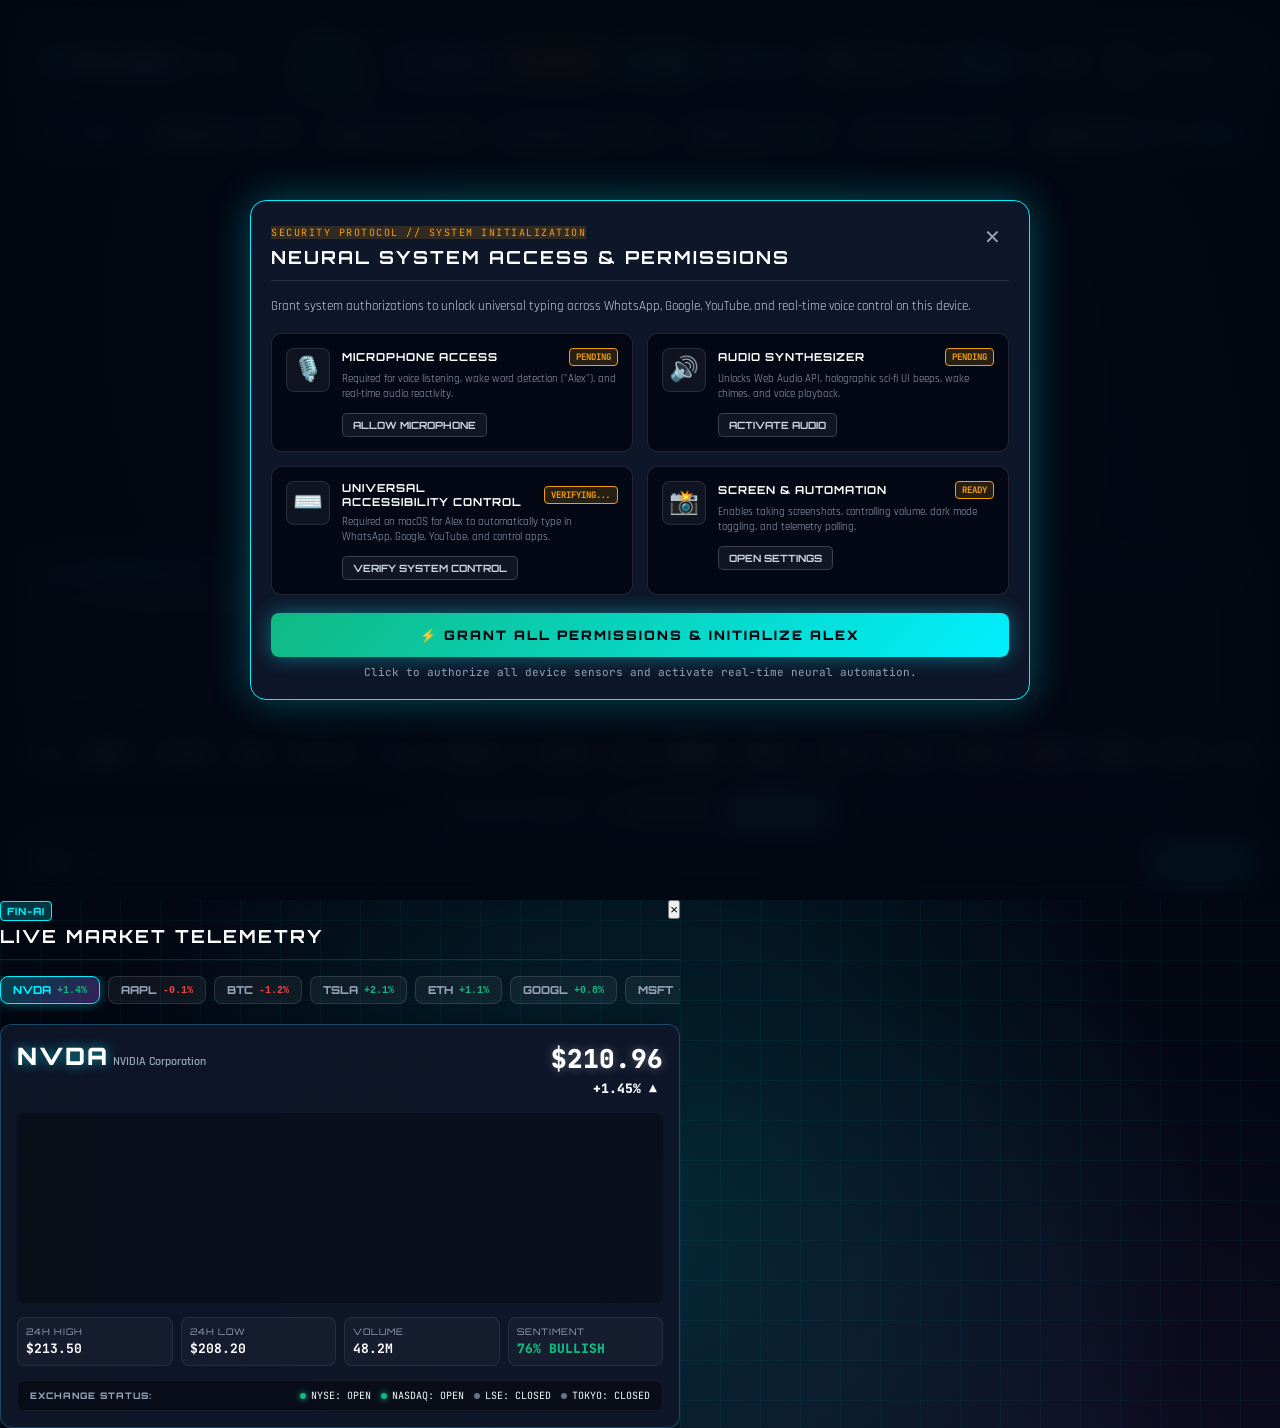
==== commit e435eaaa: "feat(market): add real-time live stock & crypto market ticker, telemetry hub, and uplink sensors" ====
--- a/index.html
+++ b/index.html
@@ -58,11 +58,19 @@
           <span class="btn-icon">📊</span>
           <span>CHARTS</span>
         </button>
+        <button class="nav-btn stocks-nav-btn" id="openStocksBtn" title="Live Stock & Crypto Market Intelligence">
+          <span class="btn-icon">📈</span>
+          <span>STOCKS</span>
+        </button>
         <button class="nav-btn" id="openCommsBtn" title="Open Texting & Messaging Hub">
           <span class="btn-icon">💬</span>
           <span>TEXT OTHERS</span>
         </button>
 
+        <div class="telemetry-badge uplink-badge" id="uplinkBadge" title="Live Server Uplink Latency">
+          <span class="uplink-dot"></span>
+          <span id="pingVal">LIVE: 14ms</span>
+        </div>
         <div class="telemetry-badge" id="batteryBadge">
           <span class="icon">⚡</span>
           <span id="batteryVal">BAT: --%</span>
@@ -75,6 +83,22 @@
         </button>
       </div>
     </header>
+
+    <!-- Live Holographic Stock Market Ticker Tape -->
+    <section class="live-market-ticker-bar" id="marketTickerBar">
+      <div class="ticker-label">
+        <span class="live-pulse-dot"></span>
+        <span class="ticker-label-text">LIVE MARKET</span>
+      </div>
+      <div class="ticker-marquee-wrapper">
+        <div class="ticker-track" id="marketTickerTrack">
+          <!-- Populated dynamically via JS with real-time flashing quotes -->
+        </div>
+      </div>
+      <button class="ticker-view-all-btn" id="expandMarketBtn" title="Open Full Live Market Dashboard">
+        <span>INTEL</span> ↗
+      </button>
+    </section>
 
     <!-- Center Stage: Arc Reactor Particle Sphere -->
     <main class="hud-main">
@@ -125,6 +149,9 @@
     <!-- Quick Action Chips -->
     <div class="quick-chips">
       <button class="chip" data-cmd="Alex">👋 "Alex"</button>
+      <button class="chip" data-cmd="show stocks">📈 Live Stocks</button>
+      <button class="chip" data-cmd="stock NVDA">🟢 NVDA Stock</button>
+      <button class="chip" data-cmd="price of Bitcoin">₿ Bitcoin</button>
       <button class="chip" data-cmd="system access">🛡️ System Access</button>
       <button class="chip" data-cmd="show phone link">🌐 Phone Link</button>
       <button class="chip" data-cmd="type in WhatsApp Hello! How are you doing?">💬 Type in WhatsApp</button>
@@ -459,6 +486,78 @@
     </div>
   </div>
 
+  <!-- ========================================================= -->
+  <!-- LIVE STOCK & CRYPTO MARKET INTELLIGENCE MODAL             -->
+  <!-- ========================================================= -->
+  <div class="modal-overlay" id="stocksModal">
+    <div class="modal-content stocks-modal-content">
+      <div class="modal-header">
+        <div class="modal-title-group">
+          <span class="cyber-badge">FIN-AI</span>
+          <h2 class="modal-title">LIVE MARKET TELEMETRY</h2>
+        </div>
+        <button class="close-modal-btn" id="closeStocksModalBtn">&times;</button>
+      </div>
+
+      <div class="stocks-modal-body">
+        <!-- Quick Ticker Switcher Buttons -->
+        <div class="stock-chips-row" id="stockChipsRow">
+          <!-- Populated dynamically via JS -->
+        </div>
+
+        <!-- Selected Stock Big Telemetry Card -->
+        <div class="stock-hero-card" id="stockHeroCard">
+          <div class="stock-hero-top">
+            <div class="stock-hero-meta">
+              <span class="stock-hero-sym" id="stockHeroSym">NVDA</span>
+              <span class="stock-hero-name" id="stockHeroName">NVIDIA Corporation</span>
+            </div>
+            <div class="stock-hero-price-box">
+              <div class="stock-hero-price" id="stockHeroPrice">$210.96</div>
+              <div class="stock-hero-change" id="stockHeroChange">+1.45% ▲</div>
+            </div>
+          </div>
+
+          <!-- Interactive Holographic Area Chart -->
+          <div class="stock-chart-wrapper">
+            <canvas id="stockChartCanvas"></canvas>
+          </div>
+
+          <!-- Key Financial Metrics Grid -->
+          <div class="stock-metrics-grid">
+            <div class="stock-metric-card">
+              <span class="metric-label">24H HIGH</span>
+              <span class="metric-val" id="stockStatHigh">$213.50</span>
+            </div>
+            <div class="stock-metric-card">
+              <span class="metric-label">24H LOW</span>
+              <span class="metric-val" id="stockStatLow">$208.20</span>
+            </div>
+            <div class="stock-metric-card">
+              <span class="metric-label">VOLUME</span>
+              <span class="metric-val" id="stockStatVol">48.2M</span>
+            </div>
+            <div class="stock-metric-card">
+              <span class="metric-label">SENTIMENT</span>
+              <span class="metric-val sentiment-val" id="stockStatSentiment">76% BULLISH</span>
+            </div>
+          </div>
+
+          <!-- Live World Exchanges Bar -->
+          <div class="world-markets-bar">
+            <span class="wm-heading">EXCHANGE STATUS:</span>
+            <div class="wm-tags">
+              <span class="wm-tag open"><span class="dot"></span> NYSE: OPEN</span>
+              <span class="wm-tag open"><span class="dot"></span> NASDAQ: OPEN</span>
+              <span class="wm-tag closed"><span class="dot"></span> LSE: CLOSED</span>
+              <span class="wm-tag closed"><span class="dot"></span> TOKYO: CLOSED</span>
+            </div>
+          </div>
+        </div>
+      </div>
+    </div>
+  </div>
+
   <script src="static/app.js"></script>
 </body>
 </html>
--- a/static/style.css
+++ b/static/style.css
@@ -1986,3 +1986,404 @@
   box-shadow: 0 0 26px rgba(0, 240, 255, 0.85);
   transform: scale(0.99);
 }
+
+/* -------------------------------------------------------------
+ * LIVE STOCK & CRYPTO MARKET TICKER & TELEMETRY
+ * ------------------------------------------------------------- */
+.uplink-badge {
+  display: flex;
+  align-items: center;
+  gap: 6px;
+  background: rgba(16, 185, 129, 0.12) !important;
+  border-color: rgba(16, 185, 129, 0.4) !important;
+  color: #10b981 !important;
+}
+
+.uplink-dot {
+  width: 6px;
+  height: 6px;
+  border-radius: 50%;
+  background: #10b981;
+  box-shadow: 0 0 8px #10b981;
+  animation: pulseOrb 1.5s infinite ease-in-out;
+}
+
+.stocks-nav-btn {
+  background: rgba(245, 158, 11, 0.12) !important;
+  border-color: rgba(245, 158, 11, 0.5) !important;
+  color: #f59e0b !important;
+}
+
+.stocks-nav-btn:hover {
+  background: rgba(245, 158, 11, 0.25) !important;
+  border-color: #f59e0b !important;
+  box-shadow: 0 0 16px rgba(245, 158, 11, 0.5) !important;
+}
+
+/* Scrolling Live Ticker Bar */
+.live-market-ticker-bar {
+  display: flex;
+  align-items: center;
+  background: rgba(15, 23, 42, 0.85);
+  border: 1px solid rgba(0, 240, 255, 0.25);
+  border-radius: 10px;
+  padding: 5px 12px;
+  backdrop-filter: blur(14px);
+  -webkit-backdrop-filter: blur(14px);
+  box-shadow: 0 4px 16px rgba(0, 0, 0, 0.4);
+  position: relative;
+  overflow: hidden;
+  gap: 10px;
+  margin-bottom: 4px;
+}
+
+.ticker-label {
+  display: flex;
+  align-items: center;
+  gap: 6px;
+  font-family: var(--font-display);
+  font-size: 9px;
+  font-weight: 800;
+  color: var(--cyan-glow);
+  letter-spacing: 1.2px;
+  white-space: nowrap;
+  flex-shrink: 0;
+  padding-right: 8px;
+  border-right: 1px solid rgba(0, 240, 255, 0.2);
+}
+
+.live-pulse-dot {
+  width: 6px;
+  height: 6px;
+  border-radius: 50%;
+  background: #10b981;
+  box-shadow: 0 0 8px #10b981;
+  animation: pulseOrb 1.2s infinite ease-in-out;
+}
+
+.ticker-marquee-wrapper {
+  flex: 1;
+  overflow: hidden;
+  position: relative;
+  display: flex;
+}
+
+.ticker-track {
+  display: flex;
+  align-items: center;
+  gap: 14px;
+  white-space: nowrap;
+  animation: tickerScroll 40s linear infinite;
+}
+
+.ticker-track:hover {
+  animation-play-state: paused;
+}
+
+@keyframes tickerScroll {
+  0% { transform: translateX(0); }
+  100% { transform: translateX(-50%); }
+}
+
+.ticker-item {
+  display: inline-flex;
+  align-items: center;
+  gap: 6px;
+  background: rgba(255, 255, 255, 0.04);
+  border: 1px solid rgba(255, 255, 255, 0.08);
+  padding: 3px 8px;
+  border-radius: 6px;
+  cursor: pointer;
+  transition: all 0.2s ease;
+  font-family: var(--font-mono);
+  font-size: 11px;
+}
+
+.ticker-item:hover {
+  background: rgba(0, 240, 255, 0.15);
+  border-color: var(--cyan-glow);
+  transform: translateY(-1px);
+}
+
+.ticker-sym {
+  font-family: var(--font-display);
+  font-weight: 800;
+  color: #ffffff;
+  font-size: 10px;
+}
+
+.ticker-price {
+  font-weight: 700;
+  color: #f8fafc;
+}
+
+.ticker-chg {
+  font-size: 9px;
+  font-weight: 800;
+  padding: 1px 4px;
+  border-radius: 4px;
+}
+
+.ticker-chg.pos {
+  color: #10b981;
+  background: rgba(16, 185, 129, 0.15);
+}
+
+.ticker-chg.neg {
+  color: #ef4444;
+  background: rgba(239, 68, 68, 0.15);
+}
+
+.ticker-item.flash-up {
+  animation: tickFlashGreen 0.8s ease-out;
+}
+
+.ticker-item.flash-down {
+  animation: tickFlashRed 0.8s ease-out;
+}
+
+@keyframes tickFlashGreen {
+  0% { background: rgba(16, 185, 129, 0.45); border-color: #10b981; }
+  100% { background: rgba(255, 255, 255, 0.04); border-color: rgba(255, 255, 255, 0.08); }
+}
+
+@keyframes tickFlashRed {
+  0% { background: rgba(239, 68, 68, 0.45); border-color: #ef4444; }
+  100% { background: rgba(255, 255, 255, 0.04); border-color: rgba(255, 255, 255, 0.08); }
+}
+
+.ticker-view-all-btn {
+  background: rgba(0, 240, 255, 0.1);
+  border: 1px solid var(--panel-border);
+  color: var(--cyan-glow);
+  font-family: var(--font-display);
+  font-size: 9px;
+  font-weight: 800;
+  padding: 4px 8px;
+  border-radius: 6px;
+  cursor: pointer;
+  flex-shrink: 0;
+  transition: all 0.2s ease;
+}
+
+.ticker-view-all-btn:hover {
+  background: var(--cyan-glow);
+  color: #030712;
+  box-shadow: 0 0 10px var(--cyan-glow);
+}
+
+/* -------------------------------------------------------------
+ * FULL LIVE MARKET INTELLIGENCE MODAL STYLES
+ * ------------------------------------------------------------- */
+.stocks-modal-content {
+  max-width: 680px !important;
+  max-height: 85vh;
+  overflow-y: auto;
+}
+
+.stock-chips-row {
+  display: flex;
+  gap: 8px;
+  overflow-x: auto;
+  padding-bottom: 8px;
+  margin-bottom: 12px;
+}
+
+.stock-chips-row::-webkit-scrollbar {
+  height: 3px;
+}
+
+.stock-chip-btn {
+  background: rgba(255, 255, 255, 0.05);
+  border: 1px solid rgba(255, 255, 255, 0.12);
+  color: #94a3b8;
+  padding: 6px 12px;
+  border-radius: 8px;
+  cursor: pointer;
+  font-family: var(--font-display);
+  font-size: 11px;
+  font-weight: 800;
+  display: flex;
+  align-items: center;
+  gap: 6px;
+  white-space: nowrap;
+  transition: all 0.2s ease;
+}
+
+.stock-chip-btn:hover {
+  border-color: var(--cyan-glow);
+  color: #ffffff;
+}
+
+.stock-chip-btn.active {
+  background: linear-gradient(135deg, rgba(0, 240, 255, 0.25), rgba(168, 85, 247, 0.3));
+  border-color: var(--cyan-glow);
+  color: var(--cyan-glow);
+  box-shadow: 0 0 12px rgba(0, 240, 255, 0.4);
+}
+
+.stock-hero-card {
+  background: rgba(15, 23, 42, 0.95);
+  border: 1.5px solid var(--panel-border);
+  border-radius: 12px;
+  padding: 16px;
+  box-shadow: 0 4px 24px rgba(0, 0, 0, 0.5);
+  display: flex;
+  flex-direction: column;
+  gap: 14px;
+  position: relative;
+}
+
+.stock-hero-top {
+  display: flex;
+  justify-content: space-between;
+  align-items: flex-start;
+}
+
+.stock-hero-sym {
+  font-family: var(--font-display);
+  font-size: 24px;
+  font-weight: 900;
+  color: #ffffff;
+  letter-spacing: 2px;
+  text-shadow: 0 0 12px rgba(0, 240, 255, 0.6);
+}
+
+.stock-hero-name {
+  font-size: 12px;
+  color: var(--text-muted);
+  font-weight: 600;
+}
+
+.stock-hero-price-box {
+  text-align: right;
+}
+
+.stock-hero-price {
+  font-family: var(--font-mono);
+  font-size: 26px;
+  font-weight: 900;
+  color: #ffffff;
+  text-shadow: 0 0 10px rgba(255, 255, 255, 0.3);
+}
+
+.stock-hero-change {
+  font-family: var(--font-mono);
+  font-size: 13px;
+  font-weight: 800;
+  padding: 2px 6px;
+  border-radius: 4px;
+  display: inline-block;
+  margin-top: 2px;
+}
+
+.stock-hero-change.pos {
+  color: #10b981;
+  background: rgba(16, 185, 129, 0.18);
+  border: 1px solid rgba(16, 185, 129, 0.4);
+}
+
+.stock-hero-change.neg {
+  color: #ef4444;
+  background: rgba(239, 68, 68, 0.18);
+  border: 1px solid rgba(239, 68, 68, 0.4);
+}
+
+.stock-chart-wrapper {
+  width: 100%;
+  height: 190px;
+  position: relative;
+  background: rgba(0, 0, 0, 0.35);
+  border-radius: 8px;
+  padding: 6px;
+}
+
+.stock-metrics-grid {
+  display: grid;
+  grid-template-columns: repeat(4, 1fr);
+  gap: 8px;
+}
+
+.stock-metric-card {
+  background: rgba(255, 255, 255, 0.03);
+  border: 1px solid rgba(255, 255, 255, 0.08);
+  border-radius: 8px;
+  padding: 8px;
+  display: flex;
+  flex-direction: column;
+  gap: 3px;
+}
+
+.metric-label {
+  font-family: var(--font-display);
+  font-size: 9px;
+  color: var(--text-muted);
+  letter-spacing: 1px;
+}
+
+.metric-val {
+  font-family: var(--font-mono);
+  font-size: 13px;
+  font-weight: 700;
+  color: #ffffff;
+}
+
+.sentiment-val {
+  color: #10b981;
+  font-weight: 800;
+}
+
+.world-markets-bar {
+  display: flex;
+  align-items: center;
+  justify-content: space-between;
+  background: rgba(0, 0, 0, 0.4);
+  border-radius: 8px;
+  padding: 8px 12px;
+  border: 1px solid rgba(255, 255, 255, 0.06);
+  flex-wrap: wrap;
+  gap: 6px;
+}
+
+.wm-heading {
+  font-family: var(--font-display);
+  font-size: 9px;
+  font-weight: 800;
+  color: var(--text-muted);
+  letter-spacing: 1px;
+}
+
+.wm-tags {
+  display: flex;
+  gap: 10px;
+  flex-wrap: wrap;
+}
+
+.wm-tag {
+  display: inline-flex;
+  align-items: center;
+  gap: 5px;
+  font-family: var(--font-mono);
+  font-size: 10px;
+}
+
+.wm-tag .dot {
+  width: 6px;
+  height: 6px;
+  border-radius: 50%;
+}
+
+.wm-tag.open .dot {
+  background: #10b981;
+  box-shadow: 0 0 6px #10b981;
+}
+
+.wm-tag.closed .dot {
+  background: #64748b;
+}
+
+@media (max-width: 640px) {
+  .stock-metrics-grid {
+    grid-template-columns: repeat(2, 1fr);
+  }
+}
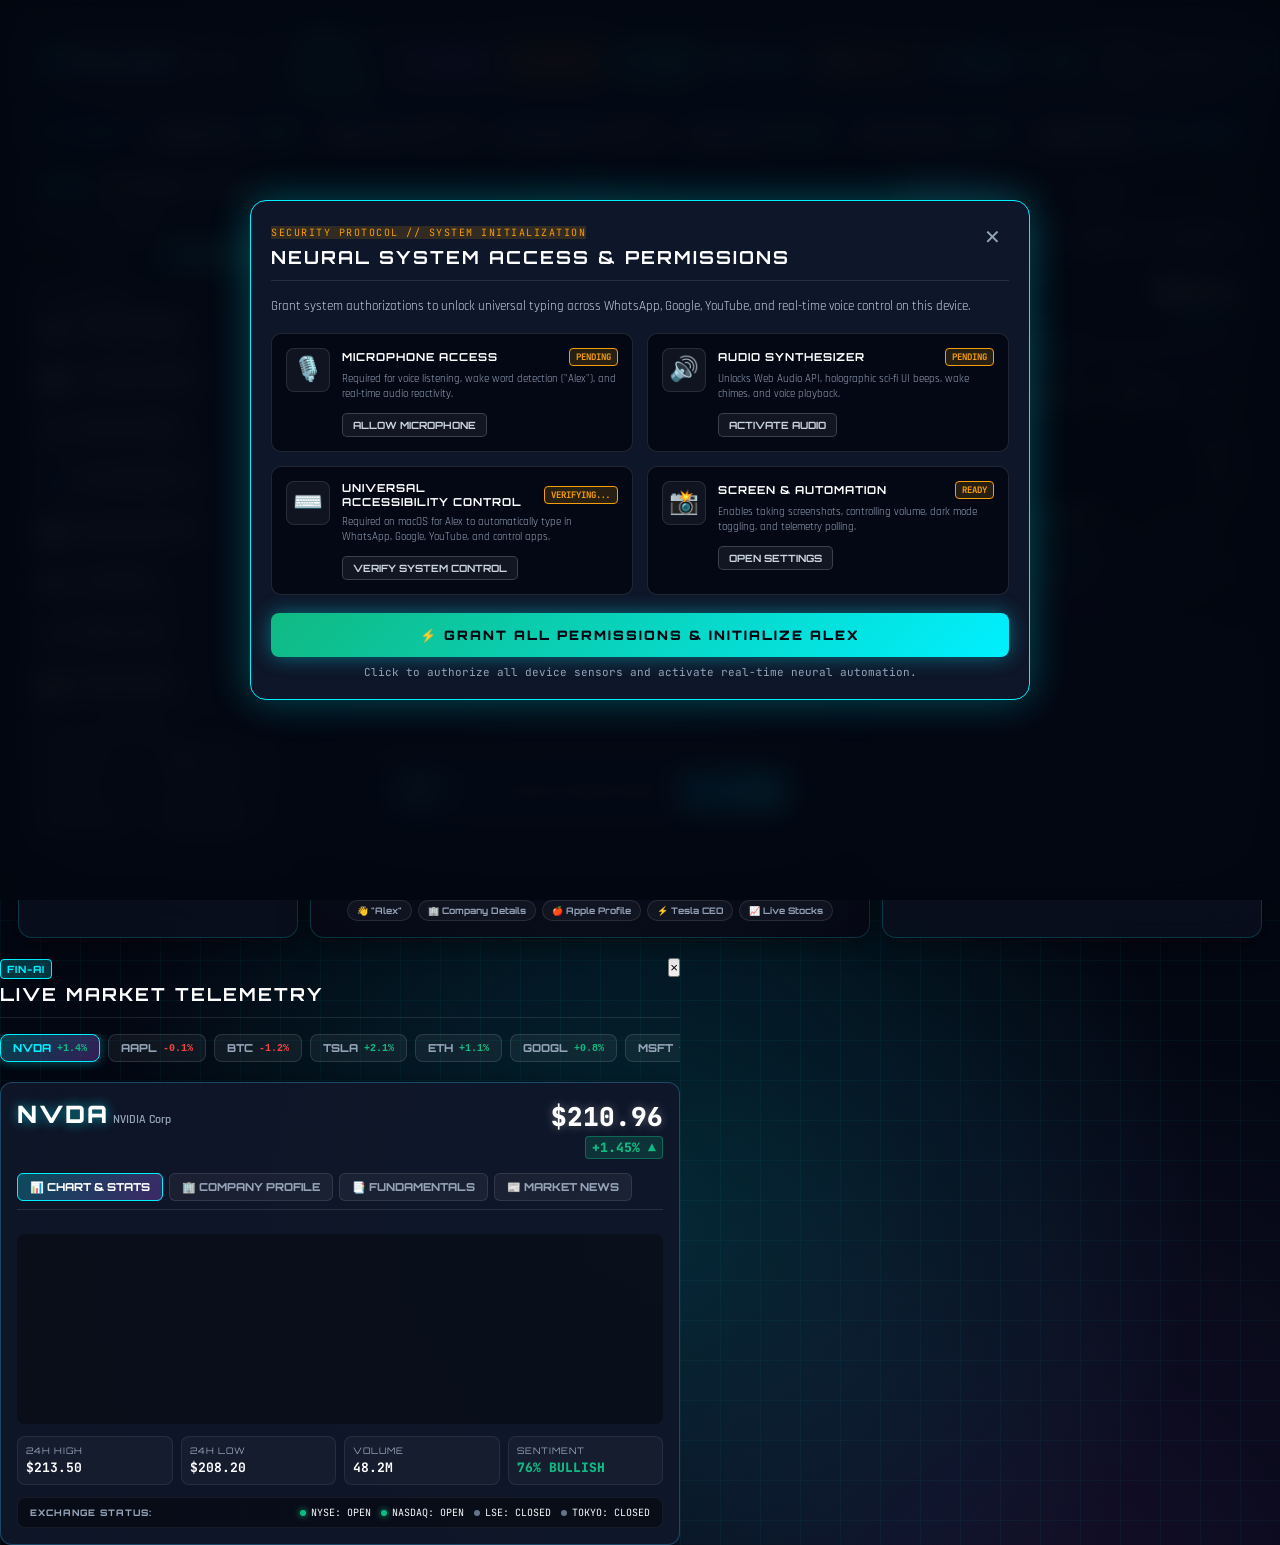
==== commit 14da6fe1: "Add 3-column cockpit layout with Left Options, Middle Animated Alex Circle, and Right Company Detail" ====
--- a/index.html
+++ b/index.html
@@ -7,7 +7,7 @@
   <meta name="apple-mobile-web-app-capable" content="yes">
   <meta name="apple-mobile-web-app-status-bar-style" content="black-translucent">
   <title>ALEX // NEURAL INTERFACE</title>
-  <link rel="stylesheet" href="static/style.css">
+  <link rel="stylesheet" href="/static/style.css">
   <link rel="preconnect" href="https://fonts.googleapis.com">
   <link rel="preconnect" href="https://fonts.gstatic.com" crossorigin>
   <link href="https://fonts.googleapis.com/css2?family=Orbitron:wght@400;600;800;900&family=Rajdhani:wght@500;600;700&family=JetBrains+Mono:wght@400;600&display=swap" rel="stylesheet">
@@ -100,112 +100,392 @@
       </button>
     </section>
 
-    <!-- Center Stage: Arc Reactor Particle Sphere -->
-    <main class="hud-main">
-      <div class="particle-stage-container">
-        <!-- Canvas for Dynamic Particle Reactor -->
-        <canvas id="particleCanvas"></canvas>
-        
-        <!-- Center Hologram Overlay Info -->
-        <div class="reactor-core-info">
-          <div class="core-label">AI WAKE WORD</div>
-          <div class="core-status" id="coreStatus">"ALEX"</div>
-          <div class="core-frequency" id="coreFrequency">84.2 GHz</div>
-        </div>
-      </div>
-
-      <!-- Live Voice Waveform Visualizer -->
-      <div class="waveform-container">
-        <div class="wave-bar"></div>
-        <div class="wave-bar"></div>
-        <div class="wave-bar"></div>
-        <div class="wave-bar"></div>
-        <div class="wave-bar"></div>
-        <div class="wave-bar"></div>
-        <div class="wave-bar"></div>
-        <div class="wave-bar"></div>
-        <div class="wave-bar"></div>
-        <div class="wave-bar"></div>
-        <div class="wave-bar"></div>
-        <div class="wave-bar"></div>
-      </div>
-    </main>
-
-    <!-- Holographic Feed / Transcript -->
-    <section class="hud-feed-section">
-      <div class="feed-scanner-line"></div>
-      <div class="feed-header">
-        <span class="feed-title">ALEX TELEMETRY LOG</span>
-        <span class="feed-tag">WAKE_WORD: "ALEX"</span>
-      </div>
-      <div class="feed-log" id="feedLog">
-        <div class="log-entry system">
-          <span class="timestamp">[SYS_INIT]</span>
-          <span class="text">Alex Neural Core active. Call "Alex" or say "type in WhatsApp...", "type in Google..." anytime!</span>
-        </div>
-      </div>
-    </section>
-
-    <!-- Quick Action Chips -->
-    <div class="quick-chips">
-      <button class="chip" data-cmd="Alex">👋 "Alex"</button>
-      <button class="chip" data-cmd="show stocks">📈 Live Stocks</button>
-      <button class="chip" data-cmd="stock NVDA">🟢 NVDA Stock</button>
-      <button class="chip" data-cmd="price of Bitcoin">₿ Bitcoin</button>
-      <button class="chip" data-cmd="system access">🛡️ System Access</button>
-      <button class="chip" data-cmd="show phone link">🌐 Phone Link</button>
-      <button class="chip" data-cmd="type in WhatsApp Hello! How are you doing?">💬 Type in WhatsApp</button>
-      <button class="chip" data-cmd="type in Google Best tech news today">🔍 Type in Google</button>
-      <button class="chip" data-cmd="open chrome">🚀 Chrome</button>
-      <button class="chip" data-cmd="show charts">📊 Open Charts</button>
-      <button class="chip" data-cmd="open texting">💬 Text Others</button>
-      <button class="chip" data-cmd="volume up">🔊 Volume +</button>
-      <button class="chip" data-cmd="screenshot">📸 Screenshot</button>
-      <button class="chip" data-cmd="dark mode">🌓 Dark Mode</button>
-      <button class="chip" data-cmd="show memory">🧠 Memory Vault</button>
-      <button class="chip" data-cmd="read notes">📝 Notes</button>
-      <button class="chip" data-cmd="weather">☀️ Weather</button>
-      <button class="chip" data-cmd="timer for 2 minutes">⏱️ Timer</button>
+    <!-- Mobile Cockpit View Switcher (Options | Alex Core | Intel & Logs) -->
+    <div class="mobile-hud-tabs" id="mobileHudTabs">
+      <button type="button" class="mobile-tab-btn" data-panel="left">
+        <span>⚡</span> OPTIONS
+      </button>
+      <button type="button" class="mobile-tab-btn active" data-panel="center">
+        <span>🔮</span> ALEX CORE
+      </button>
+      <button type="button" class="mobile-tab-btn" data-panel="right">
+        <span>🏢</span> INTEL & LOGS
+      </button>
     </div>
 
-    <!-- Bottom Command Input Bar with Dedicated Mobile Voice Control -->
-    <footer class="hud-footer">
-      <!-- Device Target Selector Bar -->
-      <div class="device-target-bar">
-        <span class="target-bar-label">EXECUTION TARGET:</span>
-        <div class="target-pills-group">
-          <button type="button" class="target-pill-btn active" id="targetPhoneBtn" data-target="phone">
-            <span class="pill-icon">📱</span> THIS PHONE
+    <!-- ========================================================= -->
+    <!-- MASTER 3-COLUMN COCKPIT GRID                              -->
+    <!-- Left: Options | Middle: Alex Circle | Right: Details/Feed -->
+    <!-- ========================================================= -->
+    <div class="hud-cockpit-grid">
+
+      <!-- ========================================================= -->
+      <!-- LEFT SIDE: OPTIONS & CONTROLS                             -->
+      <!-- ========================================================= -->
+      <aside class="hud-panel hud-left-panel" id="hudLeftPanel">
+        <div class="panel-header">
+          <div class="panel-title-group">
+            <span class="cyber-badge-sm">NEURAL</span>
+            <h3 class="panel-title">OPTIONS & TOOLS</h3>
+          </div>
+          <span class="panel-status-dot pulse-green"></span>
+        </div>
+
+        <div class="left-panel-content">
+          <!-- Execution Target Switcher -->
+          <div class="left-section">
+            <div class="section-label">EXECUTION TARGET</div>
+            <div class="target-switch-pill">
+              <button type="button" class="target-sub-btn active" id="targetPhoneBtn" data-target="phone">
+                <span>📱</span> PHONE
+              </button>
+              <button type="button" class="target-sub-btn" id="targetLaptopBtn" data-target="laptop">
+                <span>💻</span> LAPTOP
+              </button>
+            </div>
+          </div>
+
+          <!-- Primary Navigation Options -->
+          <div class="left-section">
+            <div class="section-label">SYSTEM HUBS</div>
+            <div class="options-nav-list">
+              <button type="button" class="hud-opt-btn" id="optCompanyDetailsBtn">
+                <span class="opt-icon">🏢</span>
+                <div class="opt-info">
+                  <span class="opt-title">Company Details</span>
+                  <span class="opt-desc">CEO, Market Cap & Moat</span>
+                </div>
+                <span class="opt-arrow">❯</span>
+              </button>
+
+              <button type="button" class="hud-opt-btn" id="optLiveStocksBtn">
+                <span class="opt-icon">📈</span>
+                <div class="opt-info">
+                  <span class="opt-title">Live Stock Market</span>
+                  <span class="opt-desc">Real-time ticker & charts</span>
+                </div>
+                <span class="opt-arrow">❯</span>
+              </button>
+
+              <button type="button" class="hud-opt-btn" id="optPermissionsBtn">
+                <span class="opt-icon">🛡️</span>
+                <div class="opt-info">
+                  <span class="opt-title">System Access</span>
+                  <span class="opt-desc">Mic, Screen, Permissions</span>
+                </div>
+                <span class="opt-arrow">❯</span>
+              </button>
+
+              <button type="button" class="hud-opt-btn" id="optPhoneLinkBtn">
+                <span class="opt-icon">🌐</span>
+                <div class="opt-info">
+                  <span class="opt-title">Phone Remote Link</span>
+                  <span class="opt-desc">QR code & remote URL</span>
+                </div>
+                <span class="opt-arrow">❯</span>
+              </button>
+
+              <button type="button" class="hud-opt-btn" id="optChartsBtn">
+                <span class="opt-icon">📊</span>
+                <div class="opt-info">
+                  <span class="opt-title">Analytics & Charts</span>
+                  <span class="opt-desc">Telemetry waveforms</span>
+                </div>
+                <span class="opt-arrow">❯</span>
+              </button>
+
+              <button type="button" class="hud-opt-btn" id="optCommsBtn">
+                <span class="opt-icon">💬</span>
+                <div class="opt-info">
+                  <span class="opt-title">Text Others</span>
+                  <span class="opt-desc">WhatsApp & Messaging</span>
+                </div>
+                <span class="opt-arrow">❯</span>
+              </button>
+
+              <button type="button" class="hud-opt-btn" id="optMemoryBtn">
+                <span class="opt-icon">🧠</span>
+                <div class="opt-info">
+                  <span class="opt-title">Memory Vault</span>
+                  <span class="opt-desc">Saved user facts</span>
+                </div>
+                <span class="opt-arrow">❯</span>
+              </button>
+
+              <button type="button" class="hud-opt-btn" id="optNotesBtn">
+                <span class="opt-icon">📝</span>
+                <div class="opt-info">
+                  <span class="opt-title">Notes & Tasks</span>
+                  <span class="opt-desc">Voice reminders & vault</span>
+                </div>
+                <span class="opt-arrow">❯</span>
+              </button>
+            </div>
+          </div>
+
+          <!-- Instant Sci-Fi Actions -->
+          <div class="left-section">
+            <div class="section-label">INSTANT COMMANDS</div>
+            <div class="instant-action-grid">
+              <button type="button" class="action-chip-btn" data-cmd="weather">
+                <span>☀️</span> Weather
+              </button>
+              <button type="button" class="action-chip-btn" data-cmd="timer for 2 minutes">
+                <span>⏱️</span> 2m Timer
+              </button>
+              <button type="button" class="action-chip-btn" data-cmd="screenshot">
+                <span>📸</span> Screen
+              </button>
+              <button type="button" class="action-chip-btn" data-cmd="volume up">
+                <span>🔊</span> Volume +
+              </button>
+              <button type="button" class="action-chip-btn" data-cmd="dark mode">
+                <span>🌓</span> Dark Mode
+              </button>
+              <button type="button" class="action-chip-btn" data-cmd="type in WhatsApp Hello!">
+                <span>💬</span> WhatsApp
+              </button>
+            </div>
+          </div>
+        </div>
+      </aside>
+
+      <!-- ========================================================= -->
+      <!-- MIDDLE: ALEX IN MIDDLE CIRCLE (ANIMATED & SIMPLE)         -->
+      <!-- ========================================================= -->
+      <main class="hud-panel hud-center-stage" id="hudCenterStage">
+        <!-- Animated Middle Circle Stage -->
+        <div class="alex-middle-circle-container">
+          <!-- Multi-Layered Rotating Astrolabe Cyber Rings -->
+          <div class="cyber-orbit-ring ring-outer"></div>
+          <div class="cyber-orbit-ring ring-middle"></div>
+          <div class="cyber-orbit-ring ring-inner"></div>
+
+          <!-- Quantum Particle Reactor Canvas -->
+          <canvas id="particleCanvas" class="alex-particle-canvas"></canvas>
+
+          <!-- Middle Holographic Core -->
+          <div class="alex-core-disc" id="alexCoreDisc">
+            <div class="core-radial-pulse"></div>
+            <div class="core-brand-name">A.L.E.X.</div>
+            <div class="core-status-tag" id="coreStatus">AI WAKE: "ALEX"</div>
+            <div class="core-freq-indicator" id="coreFrequency">84.2 GHz</div>
+          </div>
+        </div>
+
+        <!-- Real-Time Voice Waveform Equalizer -->
+        <div class="waveform-container" id="waveformContainer">
+          <div class="wave-bar"></div>
+          <div class="wave-bar"></div>
+          <div class="wave-bar"></div>
+          <div class="wave-bar"></div>
+          <div class="wave-bar"></div>
+          <div class="wave-bar"></div>
+          <div class="wave-bar"></div>
+          <div class="wave-bar"></div>
+          <div class="wave-bar"></div>
+          <div class="wave-bar"></div>
+          <div class="wave-bar"></div>
+          <div class="wave-bar"></div>
+          <div class="wave-bar"></div>
+          <div class="wave-bar"></div>
+          <div class="wave-bar"></div>
+          <div class="wave-bar"></div>
+        </div>
+
+        <!-- Prominent Animated Talk Orb Button -->
+        <div class="alex-voice-orb-wrapper">
+          <button type="button" class="alex-talk-orb-btn" id="mobileMicBtn" title="Tap to Talk to Alex">
+            <span class="orb-pulse-ring ring-1"></span>
+            <span class="orb-pulse-ring ring-2"></span>
+            <span class="orb-mic-icon">🎙️</span>
+            <span class="orb-btn-label" id="micBtnLabel">TAP TO TALK TO ALEX</span>
           </button>
-          <button type="button" class="target-pill-btn" id="targetLaptopBtn" data-target="laptop">
-            <span class="pill-icon">💻</span> LAPTOP
+        </div>
+
+        <!-- Streamlined Command Input Bar -->
+        <form id="commandForm" class="command-box">
+          <button type="button" class="inline-mic-btn" id="inlineMicBtn" title="Speak Voice Command">🎙️</button>
+          <span class="prompt-arrow">❯</span>
+          <input 
+            type="text" 
+            id="commandInput" 
+            placeholder="Talk or type (e.g. 'details of Apple', 'who is CEO of Tesla')..." 
+            autocomplete="off"
+          />
+          <button type="submit" class="send-btn">
+            <span>EXECUTE</span>
+            <span class="btn-glow"></span>
           </button>
-        </div>
-      </div>
-
-      <div class="mobile-voice-bar">
-        <button type="button" class="mobile-mic-btn" id="mobileMicBtn" title="Tap to Talk to Alex">
-          <span class="mic-pulse-ring"></span>
-          <span class="mic-icon-symbol">🎙️</span>
-          <span class="mic-btn-label" id="micBtnLabel">TAP TO TALK TO ALEX</span>
-        </button>
-      </div>
-
-      <form id="commandForm" class="command-box">
-        <button type="button" class="inline-mic-btn" id="inlineMicBtn" title="Speak Voice Command">🎙️</button>
-        <span class="prompt-arrow">❯</span>
-        <input 
-          type="text" 
-          id="commandInput" 
-          placeholder="Speak or type (e.g. 'Alex type in WhatsApp hello', 'search Google')..." 
-          autocomplete="off"
-        />
-        <button type="submit" class="send-btn">
-          <span>EXECUTE</span>
-          <span class="btn-glow"></span>
-        </button>
-      </form>
-    </footer>
+        </form>
+
+        <!-- Quick Query Suggestion Pills -->
+        <div class="center-quick-pills">
+          <button type="button" class="pill-chip" data-cmd="Alex">👋 "Alex"</button>
+          <button type="button" class="pill-chip" data-cmd="show details of companies and all">🏢 Company Details</button>
+          <button type="button" class="pill-chip" data-cmd="details of Apple">🍎 Apple Profile</button>
+          <button type="button" class="pill-chip" data-cmd="who is the CEO of Tesla">⚡ Tesla CEO</button>
+          <button type="button" class="pill-chip" data-cmd="show stocks">📈 Live Stocks</button>
+        </div>
+      </main>
+
+      <!-- ========================================================= -->
+      <!-- RIGHT SIDE: SHOW DETAILS OF COMPANIES & TELEMETRY         -->
+      <!-- ========================================================= -->
+      <aside class="hud-panel hud-right-panel" id="hudRightPanel">
+        <!-- Right Panel Header with Sub-Tabs -->
+        <div class="panel-header right-panel-header">
+          <div class="right-tabs-group">
+            <button type="button" class="right-sub-tab active" id="rightTabCompanyBtn" data-tab="company">
+              <span>🏢</span> DETAILS
+            </button>
+            <button type="button" class="right-sub-tab" id="rightTabChartBtn" data-tab="chart">
+              <span>📈</span> CHART
+            </button>
+            <button type="button" class="right-sub-tab" id="rightTabFeedBtn" data-tab="feed">
+              <span>📡</span> LOGS
+            </button>
+          </div>
+          <button type="button" class="expand-modal-btn" id="expandStocksModalBtn" title="Open Fullscreen View">↗</button>
+        </div>
+
+        <div class="right-panel-body">
+          <!-- TAB 1: COMPANY DETAILS & FUNDAMENTALS -->
+          <div class="right-tab-pane active" id="paneCompanyDetails">
+            <!-- Quick Company Chips Row -->
+            <div class="company-chips-row" id="rightCompanyChipsRow">
+              <!-- Dynamically populated via JS -->
+            </div>
+
+            <!-- Active Company Card -->
+            <div class="company-detail-card" id="activeCompanyCard">
+              <div class="comp-card-header">
+                <div class="comp-brand">
+                  <span class="comp-symbol" id="rightCompSymbol">NVDA</span>
+                  <span class="comp-name" id="rightCompName">NVIDIA Corporation</span>
+                </div>
+                <div class="comp-price-block">
+                  <div class="comp-price" id="rightCompPrice">$210.96</div>
+                  <div class="comp-change pos" id="rightCompChange">+1.45% ▲</div>
+                </div>
+              </div>
+
+              <!-- Executive Leadership & Sector Badge -->
+              <div class="comp-leadership-banner">
+                <span class="ceo-badge"><span class="badge-icon">👤</span> <span id="rightCompCeo">CEO: Jensen Huang</span></span>
+                <span class="sector-badge" id="rightCompSector">Technology • Semiconductors</span>
+              </div>
+
+              <!-- Metadata Grid -->
+              <div class="comp-meta-grid">
+                <div class="comp-meta-item">
+                  <span class="meta-label">HEADQUARTERS</span>
+                  <span class="meta-val" id="rightCompHq">Santa Clara, CA</span>
+                </div>
+                <div class="comp-meta-item">
+                  <span class="meta-label">FOUNDED</span>
+                  <span class="meta-val" id="rightCompFounded">1993</span>
+                </div>
+                <div class="comp-meta-item">
+                  <span class="meta-label">EMPLOYEES</span>
+                  <span class="meta-val" id="rightCompEmployees">29,600+</span>
+                </div>
+                <div class="comp-meta-item">
+                  <span class="meta-label">BETA</span>
+                  <span class="meta-val" id="rightCompBeta">1.68</span>
+                </div>
+              </div>
+
+              <!-- Financial Fundamentals Box -->
+              <div class="comp-fundamentals-box">
+                <div class="fund-row">
+                  <span class="fund-label">MARKET CAP</span>
+                  <span class="fund-val highlight" id="rightCompMarketCap">$3.45 Trillion</span>
+                </div>
+                <div class="fund-row">
+                  <span class="fund-label">P/E RATIO</span>
+                  <span class="fund-val" id="rightCompPE">51.8x</span>
+                </div>
+                <div class="fund-row">
+                  <span class="fund-label">EPS</span>
+                  <span class="fund-val" id="rightCompEPS">$4.07</span>
+                </div>
+                <div class="fund-row">
+                  <span class="fund-label">ANALYST TARGET</span>
+                  <span class="fund-val green" id="rightCompTarget">$165.00 (+18%)</span>
+                </div>
+                <div class="fund-range-block">
+                  <div class="range-labels">
+                    <span id="rightComp52Low">52W L: $75.60</span>
+                    <span class="range-title">52-WEEK RANGE</span>
+                    <span id="rightComp52High">52W H: $144.42</span>
+                  </div>
+                  <div class="range-track">
+                    <div class="range-fill" id="rightCompRangeFill" style="width: 82%;"></div>
+                  </div>
+                </div>
+              </div>
+
+              <!-- Business Summary -->
+              <div class="comp-description-box">
+                <div class="desc-heading">BUSINESS OVERVIEW & MOAT</div>
+                <p class="desc-text" id="rightCompDesc">
+                  NVIDIA is the global pioneer in accelerated computing and artificial intelligence. It invented the GPU, CUDA parallel computing architecture, and the Blackwell/Hopper AI supercomputing clusters powering modern generative AI models.
+                </p>
+              </div>
+
+              <!-- Latest News & Catalysts -->
+              <div class="comp-news-box">
+                <div class="news-heading">LATEST CATALYSTS & HEADLINES</div>
+                <div class="news-list" id="rightCompNewsList">
+                  <!-- Populated via JS -->
+                </div>
+              </div>
+            </div>
+          </div>
+
+          <!-- TAB 2: LIVE CHART -->
+          <div class="right-tab-pane" id="paneLiveChart">
+            <div class="right-chart-wrapper">
+              <canvas id="rightChartCanvas"></canvas>
+            </div>
+            <div class="chart-stats-grid">
+              <div class="cstat-card">
+                <span class="cstat-lbl">24H HIGH</span>
+                <span class="cstat-val" id="rightStatHigh">$213.50</span>
+              </div>
+              <div class="cstat-card">
+                <span class="cstat-lbl">24H LOW</span>
+                <span class="cstat-val" id="rightStatLow">$208.20</span>
+              </div>
+              <div class="cstat-card">
+                <span class="cstat-lbl">VOLUME</span>
+                <span class="cstat-val" id="rightStatVol">48.2M</span>
+              </div>
+              <div class="cstat-card">
+                <span class="cstat-lbl">SENTIMENT</span>
+                <span class="cstat-val green" id="rightStatSentiment">76% BULLISH</span>
+              </div>
+            </div>
+          </div>
+
+          <!-- TAB 3: TELEMETRY & CONVERSATION FEED -->
+          <div class="right-tab-pane" id="paneTelemetryLog">
+            <div class="feed-header">
+              <span class="feed-title">ALEX TELEMETRY LOG</span>
+              <span class="feed-tag">WAKE_WORD: "ALEX"</span>
+            </div>
+            <div class="feed-log" id="feedLog">
+              <div class="log-entry system">
+                <span class="timestamp">[SYS_INIT]</span>
+                <span class="text">Alex Neural Core active. Say "Alex", "details of Nvidia", or "who is CEO of Apple" anytime!</span>
+              </div>
+            </div>
+          </div>
+        </div>
+      </aside>
+
+    </div>
 
   </div>
 
@@ -518,39 +798,120 @@
             </div>
           </div>
 
-          <!-- Interactive Holographic Area Chart -->
-          <div class="stock-chart-wrapper">
-            <canvas id="stockChartCanvas"></canvas>
-          </div>
-
-          <!-- Key Financial Metrics Grid -->
-          <div class="stock-metrics-grid">
-            <div class="stock-metric-card">
-              <span class="metric-label">24H HIGH</span>
-              <span class="metric-val" id="stockStatHigh">$213.50</span>
-            </div>
-            <div class="stock-metric-card">
-              <span class="metric-label">24H LOW</span>
-              <span class="metric-val" id="stockStatLow">$208.20</span>
-            </div>
-            <div class="stock-metric-card">
-              <span class="metric-label">VOLUME</span>
-              <span class="metric-val" id="stockStatVol">48.2M</span>
-            </div>
-            <div class="stock-metric-card">
-              <span class="metric-label">SENTIMENT</span>
-              <span class="metric-val sentiment-val" id="stockStatSentiment">76% BULLISH</span>
-            </div>
-          </div>
-
-          <!-- Live World Exchanges Bar -->
-          <div class="world-markets-bar">
-            <span class="wm-heading">EXCHANGE STATUS:</span>
-            <div class="wm-tags">
-              <span class="wm-tag open"><span class="dot"></span> NYSE: OPEN</span>
-              <span class="wm-tag open"><span class="dot"></span> NASDAQ: OPEN</span>
-              <span class="wm-tag closed"><span class="dot"></span> LSE: CLOSED</span>
-              <span class="wm-tag closed"><span class="dot"></span> TOKYO: CLOSED</span>
+          <!-- Modal Navigation Sub-Tabs -->
+          <div class="modal-sub-tabs">
+            <button type="button" class="modal-tab-btn active" data-modaltab="chart">📊 CHART & STATS</button>
+            <button type="button" class="modal-tab-btn" data-modaltab="profile">🏢 COMPANY PROFILE</button>
+            <button type="button" class="modal-tab-btn" data-modaltab="fundamentals">📑 FUNDAMENTALS</button>
+            <button type="button" class="modal-tab-btn" data-modaltab="news">📰 MARKET NEWS</button>
+          </div>
+
+          <!-- TAB 1: Chart & Stats -->
+          <div class="modal-tab-pane active" id="modalPaneChart">
+            <div class="stock-chart-wrapper">
+              <canvas id="stockChartCanvas"></canvas>
+            </div>
+
+            <!-- Key Financial Metrics Grid -->
+            <div class="stock-metrics-grid">
+              <div class="stock-metric-card">
+                <span class="metric-label">24H HIGH</span>
+                <span class="metric-val" id="stockStatHigh">$213.50</span>
+              </div>
+              <div class="stock-metric-card">
+                <span class="metric-label">24H LOW</span>
+                <span class="metric-val" id="stockStatLow">$208.20</span>
+              </div>
+              <div class="stock-metric-card">
+                <span class="metric-label">VOLUME</span>
+                <span class="metric-val" id="stockStatVol">48.2M</span>
+              </div>
+              <div class="stock-metric-card">
+                <span class="metric-label">SENTIMENT</span>
+                <span class="metric-val sentiment-val" id="stockStatSentiment">76% BULLISH</span>
+              </div>
+            </div>
+
+            <!-- Live World Exchanges Bar -->
+            <div class="world-markets-bar">
+              <span class="wm-heading">EXCHANGE STATUS:</span>
+              <div class="wm-tags">
+                <span class="wm-tag open"><span class="dot"></span> NYSE: OPEN</span>
+                <span class="wm-tag open"><span class="dot"></span> NASDAQ: OPEN</span>
+                <span class="wm-tag closed"><span class="dot"></span> LSE: CLOSED</span>
+                <span class="wm-tag closed"><span class="dot"></span> TOKYO: CLOSED</span>
+              </div>
+            </div>
+          </div>
+
+          <!-- TAB 2: Company Profile -->
+          <div class="modal-tab-pane" id="modalPaneProfile">
+            <div class="modal-comp-details-box">
+              <div class="modal-leadership-tag">
+                <span class="modal-ceo-badge">👤 <span id="modalCompCeo">CEO: Jensen Huang</span></span>
+                <span class="modal-sector-badge" id="modalCompSector">Technology • Semiconductors</span>
+              </div>
+              <div class="modal-meta-grid">
+                <div class="mm-item">
+                  <span class="mm-lbl">HEADQUARTERS</span>
+                  <span class="mm-val" id="modalCompHq">Santa Clara, CA</span>
+                </div>
+                <div class="mm-item">
+                  <span class="mm-lbl">FOUNDED</span>
+                  <span class="mm-val" id="modalCompFounded">1993</span>
+                </div>
+                <div class="mm-item">
+                  <span class="mm-lbl">EMPLOYEES</span>
+                  <span class="mm-val" id="modalCompEmployees">29,600+</span>
+                </div>
+                <div class="mm-item">
+                  <span class="mm-lbl">BETA</span>
+                  <span class="mm-val" id="modalCompBeta">1.68</span>
+                </div>
+              </div>
+              <div class="modal-desc-box">
+                <div class="mdesc-title">BUSINESS OVERVIEW & MOAT</div>
+                <p class="mdesc-text" id="modalCompDesc">
+                  NVIDIA is the global pioneer in accelerated computing and artificial intelligence.
+                </p>
+              </div>
+            </div>
+          </div>
+
+          <!-- TAB 3: Fundamentals -->
+          <div class="modal-tab-pane" id="modalPaneFundamentals">
+            <div class="modal-funds-grid">
+              <div class="fund-card">
+                <span class="fcard-label">MARKET CAP</span>
+                <span class="fcard-val" id="modalCompMarketCap">$3.45 Trillion</span>
+              </div>
+              <div class="fund-card">
+                <span class="fcard-label">P/E RATIO</span>
+                <span class="fcard-val" id="modalCompPE">51.8x</span>
+              </div>
+              <div class="fund-card">
+                <span class="fcard-label">EPS</span>
+                <span class="fcard-val" id="modalCompEPS">$4.07</span>
+              </div>
+              <div class="fund-card">
+                <span class="fcard-label">ANALYST TARGET</span>
+                <span class="fcard-val green" id="modalCompTarget">$165.00 (+18%)</span>
+              </div>
+              <div class="fund-card wide">
+                <span class="fcard-label">52-WEEK RANGE</span>
+                <div class="modal-range-bar">
+                  <span id="modalComp52Low">$75.60</span>
+                  <div class="mrange-track"><div class="mrange-fill" id="modalCompRangeFill" style="width: 82%;"></div></div>
+                  <span id="modalComp52High">$144.42</span>
+                </div>
+              </div>
+            </div>
+          </div>
+
+          <!-- TAB 4: News -->
+          <div class="modal-tab-pane" id="modalPaneNews">
+            <div class="modal-news-list" id="modalCompNewsList">
+              <!-- Populated via JS -->
             </div>
           </div>
         </div>
@@ -558,6 +919,6 @@
     </div>
   </div>
 
-  <script src="static/app.js"></script>
+  <script src="/static/app.js"></script>
 </body>
 </html>
--- a/static/style.css
+++ b/static/style.css
@@ -2387,3 +2387,1237 @@
     grid-template-columns: repeat(2, 1fr);
   }
 }
+
+
+/* =============================================================
+ * 3-COLUMN COCKPIT HUD (LEFT OPTIONS | MIDDLE ALEX | RIGHT SHOW)
+ * ============================================================= */
+
+/* Mobile Panel Switcher (Hidden on desktop >= 1024px) */
+.mobile-hud-tabs {
+  display: none;
+  gap: 6px;
+  background: rgba(10, 15, 29, 0.85);
+  border: 1px solid rgba(0, 240, 255, 0.2);
+  border-radius: 12px;
+  padding: 5px;
+  margin-bottom: 8px;
+  backdrop-filter: blur(14px);
+}
+
+.mobile-tab-btn {
+  flex: 1;
+  background: transparent;
+  border: 1px solid transparent;
+  color: #94a3b8;
+  padding: 8px 10px;
+  border-radius: 8px;
+  font-family: var(--font-display);
+  font-size: 11px;
+  font-weight: 800;
+  cursor: pointer;
+  display: flex;
+  align-items: center;
+  justify-content: center;
+  gap: 6px;
+  transition: all 0.25s ease;
+}
+
+.mobile-tab-btn.active {
+  background: linear-gradient(135deg, rgba(0, 240, 255, 0.22), rgba(168, 85, 247, 0.26));
+  border-color: var(--cyan-glow);
+  color: #ffffff;
+  box-shadow: 0 0 12px rgba(0, 240, 255, 0.35);
+}
+
+/* Master 3-Column Grid */
+.hud-cockpit-grid {
+  display: grid;
+  grid-template-columns: 280px minmax(360px, 1fr) 380px;
+  gap: 12px;
+  min-height: calc(100vh - 128px);
+  margin-bottom: 8px;
+  align-items: stretch;
+}
+
+/* General Panel Frame */
+.hud-panel {
+  background: rgba(10, 15, 29, 0.88);
+  border: 1.5px solid rgba(0, 240, 255, 0.18);
+  border-radius: 14px;
+  backdrop-filter: blur(20px);
+  box-shadow: 0 4px 28px rgba(0, 0, 0, 0.55);
+  display: flex;
+  flex-direction: column;
+  position: relative;
+  overflow: hidden;
+  transition: border-color 0.3s ease, box-shadow 0.3s ease;
+}
+
+.hud-panel:hover {
+  border-color: rgba(0, 240, 255, 0.35);
+}
+
+.panel-header {
+  display: flex;
+  justify-content: space-between;
+  align-items: center;
+  padding: 10px 14px;
+  background: rgba(0, 0, 0, 0.4);
+  border-bottom: 1px solid rgba(255, 255, 255, 0.08);
+}
+
+.panel-title-group {
+  display: flex;
+  align-items: center;
+  gap: 8px;
+}
+
+.cyber-badge-sm {
+  font-family: var(--font-display);
+  font-size: 9px;
+  font-weight: 800;
+  padding: 2px 5px;
+  background: rgba(0, 240, 255, 0.15);
+  border: 1px solid var(--cyan-glow);
+  color: var(--cyan-glow);
+  border-radius: 3px;
+  letter-spacing: 1px;
+}
+
+.panel-title {
+  font-family: var(--font-display);
+  font-size: 13px;
+  font-weight: 800;
+  letter-spacing: 1.5px;
+  color: #ffffff;
+}
+
+.panel-status-dot {
+  width: 7px;
+  height: 7px;
+  border-radius: 50%;
+  background: #10b981;
+  box-shadow: 0 0 8px #10b981;
+  animation: pulseOrb 1.5s infinite ease-in-out;
+}
+
+/* -------------------------------------------------------------
+ * LEFT PANEL: OPTIONS & CONTROLS
+ * ------------------------------------------------------------- */
+.hud-left-panel {
+  max-height: calc(100vh - 128px);
+}
+
+.left-panel-content {
+  flex: 1;
+  overflow-y: auto;
+  padding: 12px;
+  display: flex;
+  flex-direction: column;
+  gap: 14px;
+}
+
+.left-panel-content::-webkit-scrollbar {
+  width: 4px;
+}
+.left-panel-content::-webkit-scrollbar-thumb {
+  background: rgba(0, 240, 255, 0.25);
+  border-radius: 4px;
+}
+
+.left-section {
+  display: flex;
+  flex-direction: column;
+  gap: 8px;
+}
+
+.section-label {
+  font-family: var(--font-display);
+  font-size: 10px;
+  font-weight: 800;
+  color: var(--text-muted);
+  letter-spacing: 1.2px;
+}
+
+/* Target Switcher Pill */
+.target-switch-pill {
+  display: flex;
+  background: rgba(0, 0, 0, 0.45);
+  border: 1px solid rgba(255, 255, 255, 0.12);
+  border-radius: 10px;
+  padding: 3px;
+  gap: 4px;
+}
+
+.target-sub-btn {
+  flex: 1;
+  background: transparent;
+  border: none;
+  color: #94a3b8;
+  padding: 7px 8px;
+  border-radius: 7px;
+  font-family: var(--font-display);
+  font-size: 10px;
+  font-weight: 800;
+  cursor: pointer;
+  display: flex;
+  align-items: center;
+  justify-content: center;
+  gap: 5px;
+  transition: all 0.2s ease;
+}
+
+.target-sub-btn.active {
+  background: linear-gradient(135deg, rgba(0, 240, 255, 0.25), rgba(16, 185, 129, 0.3));
+  border: 1px solid var(--cyan-glow);
+  color: #ffffff;
+  box-shadow: 0 0 10px rgba(0, 240, 255, 0.4);
+}
+
+/* Options Navigation List */
+.options-nav-list {
+  display: flex;
+  flex-direction: column;
+  gap: 6px;
+}
+
+.hud-opt-btn {
+  background: rgba(255, 255, 255, 0.03);
+  border: 1px solid rgba(255, 255, 255, 0.08);
+  border-radius: 9px;
+  padding: 8px 10px;
+  color: #ffffff;
+  display: flex;
+  align-items: center;
+  gap: 10px;
+  cursor: pointer;
+  text-align: left;
+  transition: all 0.22s cubic-bezier(0.16, 1, 0.3, 1);
+  position: relative;
+  overflow: hidden;
+}
+
+.hud-opt-btn:hover {
+  background: rgba(0, 240, 255, 0.1);
+  border-color: var(--cyan-glow);
+  transform: translateX(3px);
+  box-shadow: 0 0 14px rgba(0, 240, 255, 0.25);
+}
+
+.opt-icon {
+  font-size: 16px;
+  min-width: 20px;
+  text-align: center;
+}
+
+.opt-info {
+  flex: 1;
+  display: flex;
+  flex-direction: column;
+  gap: 1px;
+}
+
+.opt-title {
+  font-family: var(--font-display);
+  font-size: 11px;
+  font-weight: 800;
+  color: #ffffff;
+  letter-spacing: 0.5px;
+}
+
+.opt-desc {
+  font-family: var(--font-mono);
+  font-size: 9px;
+  color: var(--text-muted);
+}
+
+.opt-arrow {
+  color: var(--text-muted);
+  font-size: 11px;
+  font-family: monospace;
+  transition: transform 0.2s ease, color 0.2s ease;
+}
+
+.hud-opt-btn:hover .opt-arrow {
+  color: var(--cyan-glow);
+  transform: translateX(2px);
+}
+
+/* Instant Action Grid */
+.instant-action-grid {
+  display: grid;
+  grid-template-columns: repeat(2, 1fr);
+  gap: 6px;
+}
+
+.action-chip-btn {
+  background: rgba(255, 255, 255, 0.03);
+  border: 1px solid rgba(255, 255, 255, 0.09);
+  border-radius: 8px;
+  padding: 6px 8px;
+  color: #94a3b8;
+  font-family: var(--font-display);
+  font-size: 10px;
+  font-weight: 700;
+  cursor: pointer;
+  display: flex;
+  align-items: center;
+  gap: 5px;
+  transition: all 0.2s ease;
+}
+
+.action-chip-btn:hover {
+  background: rgba(168, 85, 247, 0.15);
+  border-color: var(--purple-glow);
+  color: #ffffff;
+  box-shadow: 0 0 10px rgba(168, 85, 247, 0.35);
+  transform: translateY(-1px);
+}
+
+/* -------------------------------------------------------------
+ * MIDDLE STAGE: ALEX IN MIDDLE CIRCLE (ANIMATED & SIMPLE)
+ * ------------------------------------------------------------- */
+.hud-center-stage {
+  display: flex;
+  flex-direction: column;
+  align-items: center;
+  justify-content: space-between;
+  padding: 16px 14px;
+  gap: 12px;
+  position: relative;
+  background: radial-gradient(circle at center, rgba(15, 23, 42, 0.92) 0%, rgba(6, 9, 20, 0.96) 100%);
+}
+
+/* Middle Circle Container */
+.alex-middle-circle-container {
+  width: 260px;
+  height: 260px;
+  position: relative;
+  display: flex;
+  align-items: center;
+  justify-content: center;
+  margin-top: 6px;
+}
+
+/* Multi-Layered Rotating Astrolabe Cyber Rings */
+.cyber-orbit-ring {
+  position: absolute;
+  border-radius: 50%;
+  pointer-events: none;
+}
+
+.ring-outer {
+  width: 100%;
+  height: 100%;
+  border: 1.5px dashed rgba(0, 240, 255, 0.55);
+  animation: orbitRotateClockwise 28s linear infinite;
+  box-shadow: 0 0 24px rgba(0, 240, 255, 0.25), inset 0 0 20px rgba(0, 240, 255, 0.1);
+}
+
+.ring-middle {
+  width: 86%;
+  height: 86%;
+  border: 1.5px dotted rgba(168, 85, 247, 0.6);
+  animation: orbitRotateCounter 18s linear infinite;
+  box-shadow: 0 0 16px rgba(168, 85, 247, 0.2);
+}
+
+.ring-inner {
+  width: 72%;
+  height: 72%;
+  border: 1px solid rgba(56, 189, 248, 0.4);
+  animation: coreRadialBreathing 3.5s ease-in-out infinite alternate;
+}
+
+@keyframes orbitRotateClockwise {
+  from { transform: rotate(0deg); }
+  to { transform: rotate(360deg); }
+}
+
+@keyframes orbitRotateCounter {
+  from { transform: rotate(360deg); }
+  to { transform: rotate(0deg); }
+}
+
+@keyframes coreRadialBreathing {
+  0% { transform: scale(0.97); opacity: 0.6; }
+  100% { transform: scale(1.03); opacity: 1; }
+}
+
+/* Particle Canvas Inside/Over Middle Circle */
+.alex-particle-canvas {
+  width: 100%;
+  height: 100%;
+  position: absolute;
+  top: 0;
+  left: 0;
+  border-radius: 50%;
+  z-index: 2;
+  pointer-events: none;
+}
+
+/* Central Glowing Core Disc */
+.alex-core-disc {
+  width: 136px;
+  height: 136px;
+  border-radius: 50%;
+  background: radial-gradient(circle, rgba(0, 240, 255, 0.35) 0%, rgba(15, 23, 42, 0.95) 75%);
+  border: 1.5px solid var(--cyan-glow);
+  display: flex;
+  flex-direction: column;
+  align-items: center;
+  justify-content: center;
+  box-shadow: 0 0 35px rgba(0, 240, 255, 0.5), inset 0 0 20px rgba(0, 240, 255, 0.25);
+  position: relative;
+  z-index: 5;
+  text-align: center;
+  animation: coreDiscPulse 3s infinite alternate ease-in-out;
+  cursor: pointer;
+  transition: all 0.3s ease;
+}
+
+.alex-core-disc:hover {
+  transform: scale(1.05);
+  box-shadow: 0 0 50px rgba(0, 240, 255, 0.7);
+}
+
+@keyframes coreDiscPulse {
+  0% { box-shadow: 0 0 30px rgba(0, 240, 255, 0.45); }
+  100% { box-shadow: 0 0 45px rgba(168, 85, 247, 0.65); border-color: rgba(168, 85, 247, 0.85); }
+}
+
+.core-radial-pulse {
+  position: absolute;
+  width: 100%;
+  height: 100%;
+  border-radius: 50%;
+  border: 1px solid var(--cyan-glow);
+  animation: pulseCoreRipple 2s infinite ease-out;
+  pointer-events: none;
+}
+
+@keyframes pulseCoreRipple {
+  0% { transform: scale(1); opacity: 0.8; }
+  100% { transform: scale(1.45); opacity: 0; }
+}
+
+.core-brand-name {
+  font-family: var(--font-display);
+  font-size: 20px;
+  font-weight: 900;
+  letter-spacing: 3px;
+  color: #ffffff;
+  text-shadow: 0 0 14px var(--cyan-glow);
+}
+
+.core-status-tag {
+  font-family: var(--font-mono);
+  font-size: 9px;
+  font-weight: 700;
+  color: var(--green-glow);
+  margin-top: 2px;
+  letter-spacing: 1px;
+}
+
+.core-freq-indicator {
+  font-family: var(--font-mono);
+  font-size: 8px;
+  color: rgba(255, 255, 255, 0.6);
+  margin-top: 1px;
+}
+
+/* Voice Equalizer Waveform in Middle */
+.hud-center-stage .waveform-container {
+  display: flex;
+  align-items: center;
+  justify-content: center;
+  gap: 4px;
+  height: 20px;
+  margin: 0;
+}
+
+/* Dedicated Big Voice Button */
+.alex-voice-orb-wrapper {
+  width: 100%;
+  display: flex;
+  justify-content: center;
+}
+
+.alex-talk-orb-btn {
+  background: linear-gradient(135deg, rgba(0, 240, 255, 0.22), rgba(168, 85, 247, 0.28));
+  border: 1.5px solid var(--cyan-glow);
+  color: #ffffff;
+  padding: 10px 22px;
+  border-radius: 28px;
+  font-family: var(--font-display);
+  font-size: 12px;
+  font-weight: 900;
+  letter-spacing: 1.5px;
+  cursor: pointer;
+  display: flex;
+  align-items: center;
+  gap: 10px;
+  box-shadow: 0 0 20px rgba(0, 240, 255, 0.4);
+  position: relative;
+  transition: all 0.25s ease;
+  overflow: hidden;
+}
+
+.alex-talk-orb-btn:hover {
+  transform: translateY(-2px);
+  box-shadow: 0 0 30px rgba(0, 240, 255, 0.7);
+  background: linear-gradient(135deg, rgba(0, 240, 255, 0.35), rgba(168, 85, 247, 0.45));
+}
+
+.alex-talk-orb-btn.listening {
+  border-color: #10b981;
+  background: linear-gradient(135deg, rgba(16, 185, 129, 0.3), rgba(0, 240, 255, 0.3));
+  box-shadow: 0 0 28px rgba(16, 185, 129, 0.6);
+  animation: pulseTalkBtn 1.2s infinite ease-in-out;
+}
+
+.alex-talk-orb-btn.recognizing {
+  border-color: #f59e0b;
+  background: linear-gradient(135deg, rgba(245, 158, 11, 0.3), rgba(239, 68, 68, 0.3));
+  box-shadow: 0 0 28px rgba(245, 158, 11, 0.6);
+}
+
+.alex-talk-orb-btn.speaking {
+  border-color: #a855f7;
+  background: linear-gradient(135deg, rgba(168, 85, 247, 0.35), rgba(0, 240, 255, 0.35));
+  box-shadow: 0 0 28px rgba(168, 85, 247, 0.6);
+}
+
+@keyframes pulseTalkBtn {
+  0%, 100% { transform: scale(1); }
+  50% { transform: scale(1.03); }
+}
+
+.orb-mic-icon {
+  font-size: 16px;
+}
+
+/* Quick Pills Under Input */
+.center-quick-pills {
+  display: flex;
+  gap: 6px;
+  flex-wrap: wrap;
+  justify-content: center;
+  width: 100%;
+}
+
+.pill-chip {
+  background: rgba(255, 255, 255, 0.04);
+  border: 1px solid rgba(255, 255, 255, 0.1);
+  color: #94a3b8;
+  padding: 4px 9px;
+  border-radius: 14px;
+  font-family: var(--font-display);
+  font-size: 9px;
+  font-weight: 700;
+  cursor: pointer;
+  transition: all 0.2s ease;
+}
+
+.pill-chip:hover {
+  border-color: var(--cyan-glow);
+  color: #ffffff;
+  background: rgba(0, 240, 255, 0.12);
+}
+
+/* -------------------------------------------------------------
+ * RIGHT PANEL: SHOW DETAILS OF COMPANIES & TELEMETRY
+ * ------------------------------------------------------------- */
+.hud-right-panel {
+  max-height: calc(100vh - 128px);
+}
+
+.right-panel-header {
+  padding: 8px 12px;
+}
+
+.right-tabs-group {
+  display: flex;
+  gap: 4px;
+  background: rgba(0, 0, 0, 0.4);
+  padding: 3px;
+  border-radius: 8px;
+  border: 1px solid rgba(255, 255, 255, 0.08);
+}
+
+.right-sub-tab {
+  background: transparent;
+  border: none;
+  color: #94a3b8;
+  padding: 5px 9px;
+  border-radius: 6px;
+  font-family: var(--font-display);
+  font-size: 10px;
+  font-weight: 800;
+  cursor: pointer;
+  display: flex;
+  align-items: center;
+  gap: 5px;
+  transition: all 0.2s ease;
+}
+
+.right-sub-tab.active {
+  background: linear-gradient(135deg, rgba(0, 240, 255, 0.25), rgba(168, 85, 247, 0.3));
+  color: #ffffff;
+  border: 1px solid var(--cyan-glow);
+  box-shadow: 0 0 10px rgba(0, 240, 255, 0.3);
+}
+
+.expand-modal-btn {
+  background: rgba(255, 255, 255, 0.06);
+  border: 1px solid rgba(255, 255, 255, 0.15);
+  color: #ffffff;
+  width: 26px;
+  height: 26px;
+  border-radius: 6px;
+  cursor: pointer;
+  font-family: monospace;
+  font-size: 13px;
+  display: flex;
+  align-items: center;
+  justify-content: center;
+  transition: all 0.2s ease;
+}
+
+.expand-modal-btn:hover {
+  background: var(--cyan-glow);
+  color: #030712;
+}
+
+.right-panel-body {
+  flex: 1;
+  overflow-y: auto;
+  padding: 10px;
+}
+
+.right-panel-body::-webkit-scrollbar {
+  width: 4px;
+}
+.right-panel-body::-webkit-scrollbar-thumb {
+  background: rgba(0, 240, 255, 0.25);
+  border-radius: 4px;
+}
+
+.right-tab-pane {
+  display: none;
+  flex-direction: column;
+  gap: 10px;
+}
+
+.right-tab-pane.active {
+  display: flex;
+}
+
+/* Company Chips Row in Right Panel */
+.company-chips-row {
+  display: flex;
+  gap: 6px;
+  overflow-x: auto;
+  padding-bottom: 6px;
+}
+
+.company-chips-row::-webkit-scrollbar {
+  height: 3px;
+}
+.company-chips-row::-webkit-scrollbar-thumb {
+  background: var(--cyan-glow);
+  border-radius: 3px;
+}
+
+.comp-chip-btn {
+  background: rgba(255, 255, 255, 0.04);
+  border: 1px solid rgba(255, 255, 255, 0.1);
+  color: #94a3b8;
+  padding: 5px 9px;
+  border-radius: 7px;
+  font-family: var(--font-display);
+  font-size: 10px;
+  font-weight: 800;
+  cursor: pointer;
+  display: flex;
+  align-items: center;
+  gap: 5px;
+  white-space: nowrap;
+  transition: all 0.2s ease;
+}
+
+.comp-chip-btn:hover {
+  border-color: var(--cyan-glow);
+  color: #ffffff;
+}
+
+.comp-chip-btn.active {
+  background: linear-gradient(135deg, rgba(0, 240, 255, 0.25), rgba(168, 85, 247, 0.3));
+  border-color: var(--cyan-glow);
+  color: #ffffff;
+  box-shadow: 0 0 10px rgba(0, 240, 255, 0.35);
+}
+
+/* Company Detail Card */
+.company-detail-card {
+  background: rgba(0, 0, 0, 0.4);
+  border: 1px solid rgba(255, 255, 255, 0.1);
+  border-radius: 10px;
+  padding: 12px;
+  display: flex;
+  flex-direction: column;
+  gap: 10px;
+}
+
+.comp-card-header {
+  display: flex;
+  justify-content: space-between;
+  align-items: flex-start;
+}
+
+.comp-brand {
+  display: flex;
+  flex-direction: column;
+  gap: 1px;
+}
+
+.comp-symbol {
+  font-family: var(--font-display);
+  font-size: 20px;
+  font-weight: 900;
+  letter-spacing: 1.5px;
+  color: #ffffff;
+  text-shadow: 0 0 10px var(--cyan-glow);
+}
+
+.comp-name {
+  font-size: 11px;
+  color: var(--text-muted);
+  font-weight: 600;
+}
+
+.comp-price-block {
+  text-align: right;
+}
+
+.comp-price {
+  font-family: var(--font-mono);
+  font-size: 20px;
+  font-weight: 900;
+  color: #ffffff;
+}
+
+.comp-change {
+  font-family: var(--font-mono);
+  font-size: 11px;
+  font-weight: 800;
+  padding: 1px 5px;
+  border-radius: 4px;
+  display: inline-block;
+  margin-top: 2px;
+}
+
+.comp-change.pos {
+  color: #10b981;
+  background: rgba(16, 185, 129, 0.18);
+}
+.comp-change.neg {
+  color: #ef4444;
+  background: rgba(239, 68, 68, 0.18);
+}
+
+/* Leadership Banner */
+.comp-leadership-banner {
+  display: flex;
+  justify-content: space-between;
+  align-items: center;
+  background: rgba(255, 255, 255, 0.03);
+  border: 1px solid rgba(255, 255, 255, 0.08);
+  border-radius: 6px;
+  padding: 6px 9px;
+  font-size: 10px;
+  flex-wrap: wrap;
+  gap: 4px;
+}
+
+.ceo-badge {
+  color: #38bdf8;
+  font-weight: 800;
+  font-family: var(--font-display);
+}
+
+.sector-badge {
+  color: #a855f7;
+  font-weight: 700;
+}
+
+/* Metadata Grid */
+.comp-meta-grid {
+  display: grid;
+  grid-template-columns: repeat(4, 1fr);
+  gap: 6px;
+}
+
+.comp-meta-item {
+  background: rgba(0, 0, 0, 0.3);
+  border: 1px solid rgba(255, 255, 255, 0.06);
+  border-radius: 6px;
+  padding: 5px 6px;
+  display: flex;
+  flex-direction: column;
+  gap: 2px;
+}
+
+.meta-label {
+  font-family: var(--font-display);
+  font-size: 8px;
+  color: var(--text-muted);
+  letter-spacing: 0.8px;
+}
+
+.meta-val {
+  font-family: var(--font-mono);
+  font-size: 10px;
+  font-weight: 700;
+  color: #ffffff;
+  white-space: nowrap;
+  overflow: hidden;
+  text-overflow: ellipsis;
+}
+
+/* Fundamentals Box */
+.comp-fundamentals-box {
+  background: rgba(0, 0, 0, 0.45);
+  border: 1px solid rgba(255, 255, 255, 0.08);
+  border-radius: 8px;
+  padding: 8px 10px;
+  display: flex;
+  flex-direction: column;
+  gap: 6px;
+}
+
+.fund-row {
+  display: flex;
+  justify-content: space-between;
+  align-items: center;
+  font-size: 10px;
+  font-family: var(--font-mono);
+}
+
+.fund-label {
+  color: var(--text-muted);
+  font-family: var(--font-display);
+  font-size: 9px;
+}
+
+.fund-val {
+  color: #ffffff;
+  font-weight: 700;
+}
+
+.fund-val.highlight {
+  color: var(--cyan-glow);
+  font-weight: 800;
+}
+
+.fund-val.green {
+  color: #10b981;
+}
+
+/* 52-Week Range Slider */
+.fund-range-block {
+  display: flex;
+  flex-direction: column;
+  gap: 3px;
+  margin-top: 4px;
+}
+
+.range-labels {
+  display: flex;
+  justify-content: space-between;
+  font-size: 8px;
+  font-family: var(--font-mono);
+  color: var(--text-muted);
+}
+
+.range-title {
+  color: #ffffff;
+  font-weight: 700;
+}
+
+.range-track {
+  width: 100%;
+  height: 5px;
+  background: rgba(255, 255, 255, 0.1);
+  border-radius: 3px;
+  overflow: hidden;
+  position: relative;
+}
+
+.range-fill {
+  height: 100%;
+  background: linear-gradient(90deg, #38bdf8, #10b981);
+  border-radius: 3px;
+  transition: width 0.3s ease;
+}
+
+/* Description Box */
+.comp-description-box {
+  background: rgba(255, 255, 255, 0.02);
+  border: 1px solid rgba(255, 255, 255, 0.06);
+  border-radius: 6px;
+  padding: 8px;
+}
+
+.desc-heading {
+  font-family: var(--font-display);
+  font-size: 9px;
+  font-weight: 800;
+  color: var(--cyan-glow);
+  letter-spacing: 1px;
+  margin-bottom: 4px;
+}
+
+.desc-text {
+  font-size: 11px;
+  line-height: 1.45;
+  color: #cbd5e1;
+  margin: 0;
+}
+
+/* News List */
+.comp-news-box {
+  display: flex;
+  flex-direction: column;
+  gap: 6px;
+}
+
+.news-heading {
+  font-family: var(--font-display);
+  font-size: 9px;
+  font-weight: 800;
+  color: var(--purple-glow);
+  letter-spacing: 1px;
+}
+
+.news-list {
+  display: flex;
+  flex-direction: column;
+  gap: 5px;
+}
+
+.news-card-item {
+  background: rgba(0, 0, 0, 0.3);
+  border: 1px solid rgba(255, 255, 255, 0.06);
+  border-radius: 6px;
+  padding: 6px 8px;
+  display: flex;
+  flex-direction: column;
+  gap: 2px;
+  transition: all 0.2s ease;
+}
+
+.news-card-item:hover {
+  border-color: rgba(0, 240, 255, 0.4);
+  background: rgba(0, 240, 255, 0.05);
+}
+
+.news-card-title {
+  font-size: 10.5px;
+  font-weight: 600;
+  color: #ffffff;
+  line-height: 1.35;
+}
+
+.news-card-meta {
+  font-size: 9px;
+  color: var(--text-muted);
+  font-family: var(--font-mono);
+}
+
+/* Right Chart Pane */
+.right-chart-wrapper {
+  width: 100%;
+  height: 200px;
+  background: rgba(0, 0, 0, 0.4);
+  border-radius: 8px;
+  padding: 8px;
+  border: 1px solid rgba(255, 255, 255, 0.08);
+}
+
+.chart-stats-grid {
+  display: grid;
+  grid-template-columns: repeat(2, 1fr);
+  gap: 6px;
+}
+
+.cstat-card {
+  background: rgba(255, 255, 255, 0.03);
+  border: 1px solid rgba(255, 255, 255, 0.07);
+  border-radius: 6px;
+  padding: 6px 8px;
+  display: flex;
+  flex-direction: column;
+  gap: 2px;
+}
+
+.cstat-lbl {
+  font-family: var(--font-display);
+  font-size: 8px;
+  color: var(--text-muted);
+}
+
+.cstat-val {
+  font-family: var(--font-mono);
+  font-size: 12px;
+  font-weight: 700;
+  color: #ffffff;
+}
+
+.cstat-val.green {
+  color: #10b981;
+}
+
+/* -------------------------------------------------------------
+ * MODAL EXPANDED TABS FOR #stocksModal
+ * ------------------------------------------------------------- */
+.modal-sub-tabs {
+  display: flex;
+  gap: 6px;
+  border-bottom: 1px solid rgba(255, 255, 255, 0.1);
+  padding-bottom: 8px;
+  margin-bottom: 10px;
+  overflow-x: auto;
+}
+
+.modal-tab-btn {
+  background: rgba(255, 255, 255, 0.05);
+  border: 1px solid rgba(255, 255, 255, 0.1);
+  color: #94a3b8;
+  padding: 6px 12px;
+  border-radius: 6px;
+  font-family: var(--font-display);
+  font-size: 11px;
+  font-weight: 800;
+  cursor: pointer;
+  white-space: nowrap;
+  transition: all 0.2s ease;
+}
+
+.modal-tab-btn.active {
+  background: linear-gradient(135deg, rgba(0, 240, 255, 0.25), rgba(168, 85, 247, 0.3));
+  border-color: var(--cyan-glow);
+  color: #ffffff;
+}
+
+.modal-tab-pane {
+  display: none;
+  flex-direction: column;
+  gap: 12px;
+}
+
+.modal-tab-pane.active {
+  display: flex;
+}
+
+.modal-comp-details-box {
+  background: rgba(0, 0, 0, 0.35);
+  border: 1px solid rgba(255, 255, 255, 0.08);
+  border-radius: 8px;
+  padding: 12px;
+  display: flex;
+  flex-direction: column;
+  gap: 10px;
+}
+
+.modal-leadership-tag {
+  display: flex;
+  justify-content: space-between;
+  align-items: center;
+  gap: 8px;
+  flex-wrap: wrap;
+}
+
+.modal-ceo-badge {
+  color: #38bdf8;
+  font-weight: 800;
+  font-family: var(--font-display);
+  font-size: 12px;
+}
+
+.modal-sector-badge {
+  color: #a855f7;
+  font-size: 11px;
+  font-weight: 700;
+}
+
+.modal-meta-grid {
+  display: grid;
+  grid-template-columns: repeat(4, 1fr);
+  gap: 8px;
+}
+
+.mm-item {
+  background: rgba(255, 255, 255, 0.03);
+  border: 1px solid rgba(255, 255, 255, 0.06);
+  border-radius: 6px;
+  padding: 6px 8px;
+  display: flex;
+  flex-direction: column;
+  gap: 2px;
+}
+
+.mm-lbl {
+  font-family: var(--font-display);
+  font-size: 8px;
+  color: var(--text-muted);
+}
+
+.mm-val {
+  font-family: var(--font-mono);
+  font-size: 11px;
+  font-weight: 700;
+  color: #ffffff;
+}
+
+.modal-desc-box {
+  background: rgba(255, 255, 255, 0.02);
+  border: 1px solid rgba(255, 255, 255, 0.05);
+  border-radius: 6px;
+  padding: 10px;
+}
+
+.mdesc-title {
+  font-family: var(--font-display);
+  font-size: 10px;
+  font-weight: 800;
+  color: var(--cyan-glow);
+  margin-bottom: 4px;
+}
+
+.mdesc-text {
+  font-size: 12px;
+  line-height: 1.5;
+  color: #cbd5e1;
+  margin: 0;
+}
+
+.modal-funds-grid {
+  display: grid;
+  grid-template-columns: repeat(2, 1fr);
+  gap: 8px;
+}
+
+.fund-card {
+  background: rgba(0, 0, 0, 0.35);
+  border: 1px solid rgba(255, 255, 255, 0.08);
+  border-radius: 8px;
+  padding: 8px 10px;
+  display: flex;
+  flex-direction: column;
+  gap: 3px;
+}
+
+.fund-card.wide {
+  grid-column: span 2;
+}
+
+.fcard-label {
+  font-family: var(--font-display);
+  font-size: 9px;
+  color: var(--text-muted);
+}
+
+.fcard-val {
+  font-family: var(--font-mono);
+  font-size: 13px;
+  font-weight: 800;
+  color: #ffffff;
+}
+
+.fcard-val.green {
+  color: #10b981;
+}
+
+.modal-range-bar {
+  display: flex;
+  align-items: center;
+  gap: 8px;
+  font-family: var(--font-mono);
+  font-size: 10px;
+  color: var(--text-muted);
+  margin-top: 4px;
+}
+
+.mrange-track {
+  flex: 1;
+  height: 6px;
+  background: rgba(255, 255, 255, 0.1);
+  border-radius: 3px;
+  overflow: hidden;
+}
+
+.mrange-fill {
+  height: 100%;
+  background: linear-gradient(90deg, #38bdf8, #10b981);
+  border-radius: 3px;
+}
+
+.modal-news-list {
+  display: flex;
+  flex-direction: column;
+  gap: 6px;
+}
+
+/* -------------------------------------------------------------
+ * RESPONSIVENESS (< 1024px: TABLET & MOBILE)
+ * ------------------------------------------------------------- */
+@media (max-width: 1023px) {
+  .mobile-hud-tabs {
+    display: flex;
+  }
+
+  .hud-cockpit-grid {
+    display: flex;
+    flex-direction: column;
+    min-height: auto;
+  }
+
+  .hud-panel {
+    display: none;
+    max-height: none;
+  }
+
+  /* Active panel selected via mobile tabs */
+  .hud-cockpit-grid[data-mobile-active="left"] .hud-left-panel {
+    display: flex;
+  }
+
+  .hud-cockpit-grid[data-mobile-active="center"] .hud-center-stage {
+    display: flex;
+  }
+
+  .hud-cockpit-grid[data-mobile-active="right"] .hud-right-panel {
+    display: flex;
+  }
+
+  /* Default when not set */
+  .hud-cockpit-grid:not([data-mobile-active]) .hud-center-stage {
+    display: flex;
+  }
+
+  .alex-middle-circle-container {
+    width: 220px;
+    height: 220px;
+  }
+
+  .alex-core-disc {
+    width: 115px;
+    height: 115px;
+  }
+
+  .core-brand-name {
+    font-size: 17px;
+  }
+}
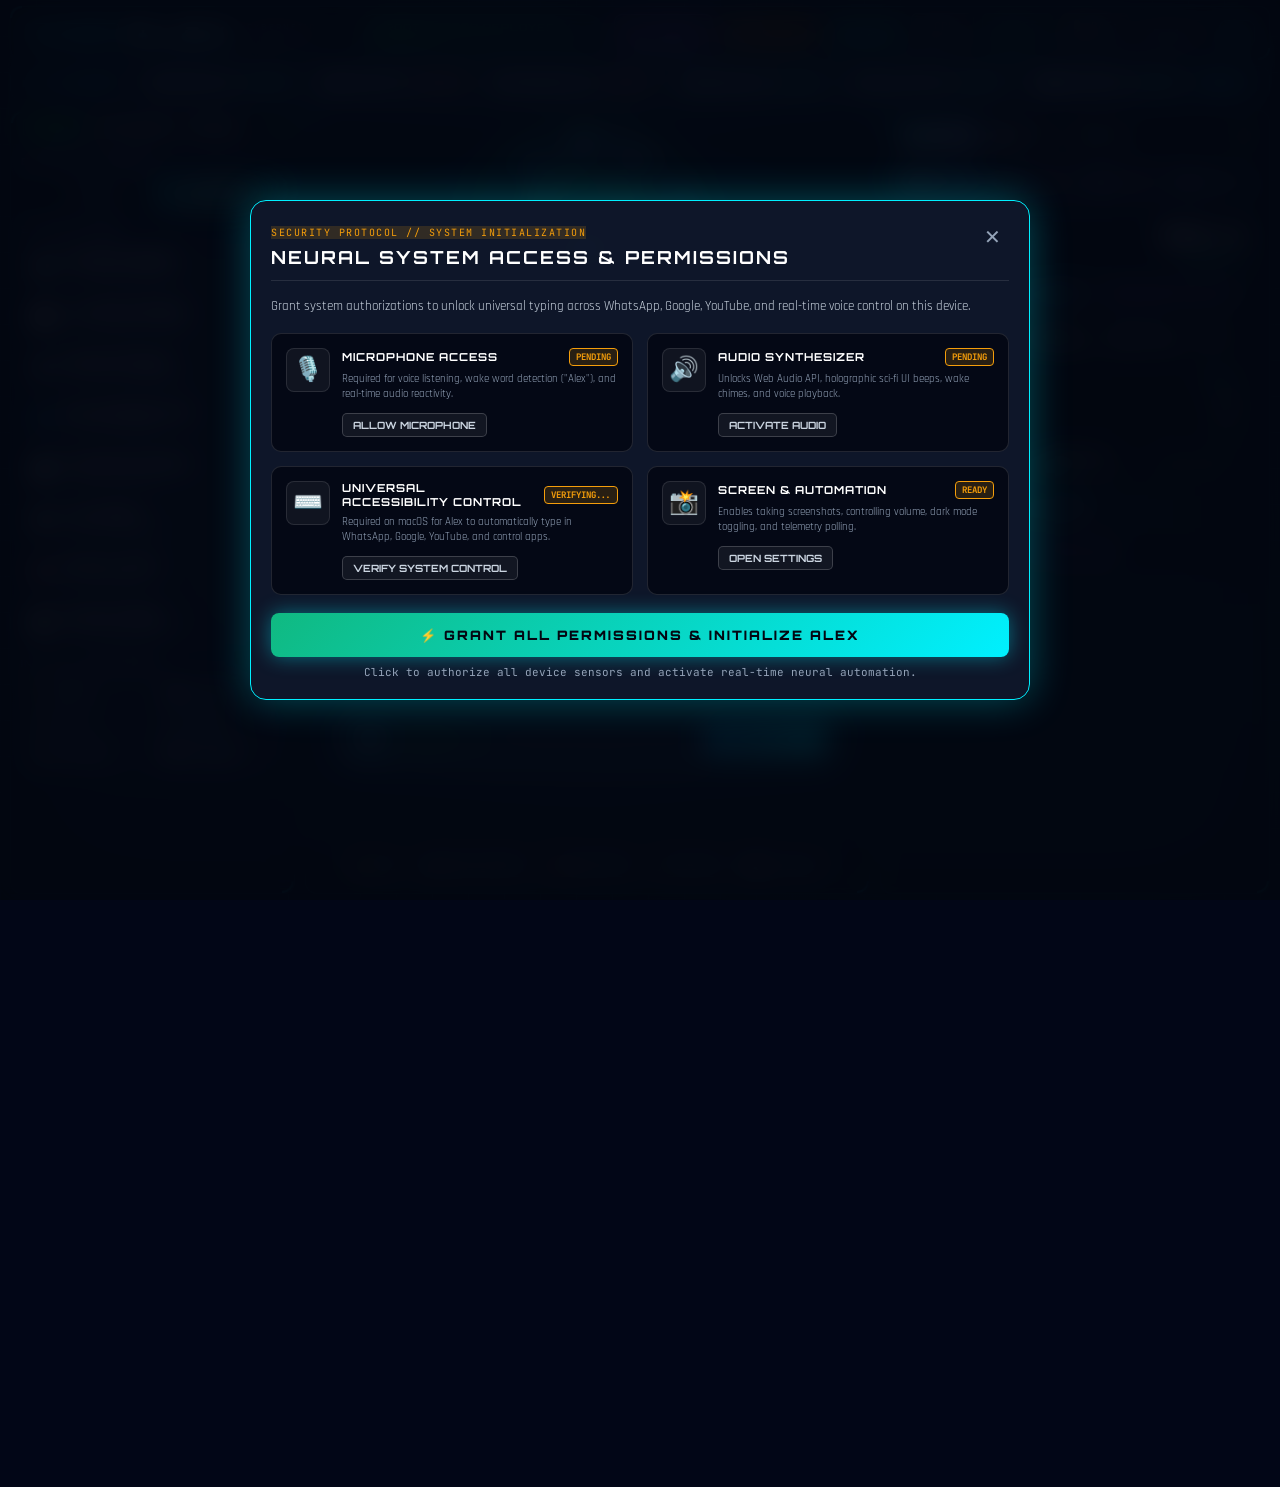
==== commit 9163cf78: "Enhance with cyberpunk hacker HUD theme, ambient matrix digital rain, and full-screen edge-to-edge l" ====
--- a/index.html
+++ b/index.html
@@ -15,26 +15,29 @@
   <script src="https://cdn.jsdelivr.net/npm/chart.js"></script>
 </head>
 <body>
+  <!-- Ambient Matrix Digital Rain Background Layer -->
+  <canvas id="matrixRainCanvas" class="matrix-rain-canvas"></canvas>
+
   <div class="hud-scanlines"></div>
   <div class="hud-vignette"></div>
 
   <!-- Main Container -->
   <div class="alex-container">
     
-    <!-- Top Telemetry Header -->
+    <!-- Top Cyber Telemetry Header -->
     <header class="hud-header">
       <div class="header-left">
         <div class="logo-group">
-          <div class="cyber-badge">V-AI</div>
+          <div class="cyber-badge">[SYS_ROOT]</div>
           <h1 class="hud-title">A.L.E.X.</h1>
-          <span class="hud-subtitle">NEURAL CONTROLLER</span>
+          <span class="hud-subtitle">CYBERNETIC COCKPIT v4.2</span>
         </div>
       </div>
 
       <div class="header-center">
         <div class="status-pill" id="statusPill">
           <span class="pulsing-orb"></span>
-          <span id="statusText">ALEX ONLINE // CALL ME ANYTIME</span>
+          <span id="statusText">ROOT ACCESS DEPLOYED // ACTIVE</span>
         </div>
       </div>
 
@@ -42,37 +45,34 @@
         <!-- Target Device Toggle: Phone vs Laptop -->
         <button class="nav-btn target-device-btn" id="targetDeviceBtn" title="Toggle Execution Target (Phone vs Laptop)">
           <span class="btn-icon" id="targetDeviceIcon">📱</span>
-          <span id="targetDeviceLabel">TARGET: PHONE</span>
+          <span id="targetDeviceLabel">PHONE</span>
         </button>
 
-        <!-- Access Controls: Permissions, Phone Link, Charts & Texting -->
+        <!-- Access Controls: Permissions & Phone Link -->
         <button class="nav-btn permissions-btn" id="openPermissionsBtn" title="System Access & Neural Permissions">
           <span class="btn-icon">🛡️</span>
-          <span id="permBtnText">SYSTEM ACCESS</span>
+          <span id="permBtnText">ACCESS</span>
         </button>
         <button class="nav-btn phone-link-btn" id="openShareBtn" title="Get Public Phone Link & QR Code">
           <span class="btn-icon">🌐</span>
-          <span>PHONE LINK</span>
+          <span>LINK</span>
         </button>
-        <button class="nav-btn" id="openChartsBtn" title="Open Charts Dashboard">
-          <span class="btn-icon">📊</span>
-          <span>CHARTS</span>
-        </button>
-        <button class="nav-btn stocks-nav-btn" id="openStocksBtn" title="Live Stock & Crypto Market Intelligence">
-          <span class="btn-icon">📈</span>
-          <span>STOCKS</span>
-        </button>
-        <button class="nav-btn" id="openCommsBtn" title="Open Texting & Messaging Hub">
-          <span class="btn-icon">💬</span>
-          <span>TEXT OTHERS</span>
-        </button>
-
+
+        <!-- Hidden Compatibility Targets for Legacy Scripts -->
+        <button class="nav-btn" id="openChartsBtn" style="display:none;"></button>
+        <button class="nav-btn" id="openStocksBtn" style="display:none;"></button>
+        <button class="nav-btn" id="openCommsBtn" style="display:none;"></button>
+
+        <div class="telemetry-badge" id="cpuBadge" title="CPU Core Activity">
+          <span class="icon">⚡</span>
+          <span id="cpuVal">CPU: 24%</span>
+        </div>
         <div class="telemetry-badge uplink-badge" id="uplinkBadge" title="Live Server Uplink Latency">
           <span class="uplink-dot"></span>
           <span id="pingVal">LIVE: 14ms</span>
         </div>
         <div class="telemetry-badge" id="batteryBadge">
-          <span class="icon">⚡</span>
+          <span class="icon">🔋</span>
           <span id="batteryVal">BAT: --%</span>
         </div>
         <div class="telemetry-badge" id="clockBadge">
@@ -254,21 +254,26 @@
       <!-- MIDDLE: ALEX IN MIDDLE CIRCLE (ANIMATED & SIMPLE)         -->
       <!-- ========================================================= -->
       <main class="hud-panel hud-center-stage" id="hudCenterStage">
-        <!-- Animated Middle Circle Stage -->
+        <!-- Animated Middle Circle Stage with Cybernetic Graticules -->
         <div class="alex-middle-circle-container">
-          <!-- Multi-Layered Rotating Astrolabe Cyber Rings -->
-          <div class="cyber-orbit-ring ring-outer"></div>
+          <!-- Multi-Layered Rotating Astrolabe Cyber Rings with Hacker Graticules -->
+          <div class="cyber-orbit-ring ring-outer">
+            <span class="graticule-deg deg-0">000°</span>
+            <span class="graticule-deg deg-90">090°</span>
+            <span class="graticule-deg deg-180">180°</span>
+            <span class="graticule-deg deg-270">270°</span>
+          </div>
           <div class="cyber-orbit-ring ring-middle"></div>
           <div class="cyber-orbit-ring ring-inner"></div>
 
           <!-- Quantum Particle Reactor Canvas -->
           <canvas id="particleCanvas" class="alex-particle-canvas"></canvas>
 
-          <!-- Middle Holographic Core -->
+          <!-- Middle Holographic Core Disc -->
           <div class="alex-core-disc" id="alexCoreDisc">
             <div class="core-radial-pulse"></div>
             <div class="core-brand-name">A.L.E.X.</div>
-            <div class="core-status-tag" id="coreStatus">AI WAKE: "ALEX"</div>
+            <div class="core-status-tag" id="coreStatus">ROOT: ARMED & READY</div>
             <div class="core-freq-indicator" id="coreFrequency">84.2 GHz</div>
           </div>
         </div>
@@ -299,22 +304,22 @@
             <span class="orb-pulse-ring ring-1"></span>
             <span class="orb-pulse-ring ring-2"></span>
             <span class="orb-mic-icon">🎙️</span>
-            <span class="orb-btn-label" id="micBtnLabel">TAP TO TALK TO ALEX</span>
+            <span class="orb-btn-label" id="micBtnLabel">INITIALIZE VOICE PROTOCOL</span>
           </button>
         </div>
 
-        <!-- Streamlined Command Input Bar -->
+        <!-- Streamlined Cyber Terminal Input Bar -->
         <form id="commandForm" class="command-box">
           <button type="button" class="inline-mic-btn" id="inlineMicBtn" title="Speak Voice Command">🎙️</button>
-          <span class="prompt-arrow">❯</span>
+          <span class="terminal-hacker-prompt">root@alex:~#</span>
           <input 
             type="text" 
             id="commandInput" 
-            placeholder="Talk or type (e.g. 'details of Apple', 'who is CEO of Tesla')..." 
+            placeholder="Run terminal command or ask ('details of Nvidia', 'who is CEO of Tesla')..." 
             autocomplete="off"
           />
           <button type="submit" class="send-btn">
-            <span>EXECUTE</span>
+            <span>[ EXECUTE ]</span>
             <span class="btn-glow"></span>
           </button>
         </form>
--- a/static/style.css
+++ b/static/style.css
@@ -1,11 +1,13 @@
 :root {
-  --bg-color: #030712;
-  --panel-bg: rgba(15, 23, 42, 0.8);
-  --panel-border: rgba(56, 189, 248, 0.3);
+  --bg-color: #020617;
+  --panel-bg: rgba(6, 11, 25, 0.84);
+  --panel-border: rgba(0, 240, 255, 0.28);
+  --hacker-green: #00ff66;
+  --hacker-green-glow: rgba(0, 255, 102, 0.5);
   --cyan-glow: #00f0ff;
   --cyan-subtle: rgba(0, 240, 255, 0.15);
   --purple-glow: #a855f7;
-  --green-glow: #10b981;
+  --green-glow: #00ff66;
   --amber-glow: #f59e0b;
   --text-main: #f8fafc;
   --text-muted: #94a3b8;
@@ -21,29 +23,24 @@
   user-select: none;
 }
 
-html {
-  width: 100%;
-  height: 100%;
-  -webkit-text-size-adjust: 100%;
-}
-
-body {
-  width: 100%;
-  min-height: 100vh;
-  min-height: 100dvh;
+html, body {
+  width: 100vw;
+  height: 100vh;
+  height: 100dvh;
+  margin: 0;
+  padding: 0;
+  overflow: hidden; /* Perfect edge-to-edge full screen fit */
   background-color: var(--bg-color);
   color: var(--text-main);
   font-family: var(--font-body);
-  overflow-x: hidden;
-  overflow-y: auto;
   position: relative;
-  -webkit-overflow-scrolling: touch;
+  -webkit-text-size-adjust: 100%;
   background-image: 
-    radial-gradient(circle at 50% 35%, rgba(0, 240, 255, 0.14) 0%, transparent 65%),
-    radial-gradient(circle at 80% 80%, rgba(168, 85, 247, 0.1) 0%, transparent 50%),
+    radial-gradient(circle at 50% 35%, rgba(0, 240, 255, 0.12) 0%, transparent 65%),
+    radial-gradient(circle at 80% 80%, rgba(0, 255, 102, 0.08) 0%, transparent 50%),
     linear-gradient(rgba(0, 240, 255, 0.04) 1px, transparent 1px),
     linear-gradient(90deg, rgba(0, 240, 255, 0.04) 1px, transparent 1px);
-  background-size: 100% 100%, 100% 100%, 40px 40px, 40px 40px;
+  background-size: 100% 100%, 100% 100%, 36px 36px, 36px 36px;
   animation: cyberGridDrift 24s linear infinite;
 }
 
@@ -52,8 +49,20 @@
     background-position: 50% 35%, 80% 80%, 0 0, 0 0;
   }
   100% {
-    background-position: 50% 35%, 80% 80%, 40px 40px, 40px 40px;
-  }
+    background-position: 50% 35%, 80% 80%, 36px 36px, 36px 36px;
+  }
+}
+
+/* Ambient Matrix Digital Rain Canvas Layer */
+.matrix-rain-canvas {
+  position: fixed;
+  top: 0;
+  left: 0;
+  width: 100vw;
+  height: 100vh;
+  pointer-events: none;
+  z-index: 1;
+  opacity: 0.18;
 }
 
 /* Scanline and Vignette Effects */
@@ -65,14 +74,14 @@
   height: 100%;
   background: repeating-linear-gradient(
     0deg,
-    rgba(0, 0, 0, 0.12),
-    rgba(0, 0, 0, 0.12) 1px,
+    rgba(0, 0, 0, 0.14),
+    rgba(0, 0, 0, 0.14) 1px,
     transparent 1px,
     transparent 2px
   );
   pointer-events: none;
   z-index: 100;
-  opacity: 0.6;
+  opacity: 0.65;
 }
 
 .hud-vignette {
@@ -81,25 +90,27 @@
   left: 0;
   width: 100%;
   height: 100%;
-  box-shadow: inset 0 0 120px rgba(0, 0, 0, 0.9);
+  box-shadow: inset 0 0 140px rgba(0, 0, 0, 0.95);
   pointer-events: none;
   z-index: 99;
 }
 
-/* Master Container */
+/* Master Container: Edge-to-Edge Full Screen Fit */
 .alex-container,
 .jarvis-container {
   display: flex;
   flex-direction: column;
-  min-height: 100vh;
-  min-height: 100dvh;
-  max-width: 1280px;
-  margin: 0 auto;
-  padding: 12px 18px;
+  width: 100vw;
+  height: 100vh;
+  height: 100dvh;
+  max-width: 100%;
+  margin: 0;
+  padding: 6px 10px;
   position: relative;
   z-index: 10;
-  gap: 10px;
-  justify-content: space-between;
+  gap: 6px;
+  overflow: hidden;
+  box-sizing: border-box;
 }
 
 /* Header */
@@ -107,14 +118,15 @@
   display: flex;
   justify-content: space-between;
   align-items: center;
-  padding: 10px 18px;
+  padding: 6px 14px;
   background: var(--panel-bg);
   border: 1px solid var(--panel-border);
-  border-radius: 12px;
+  border-radius: 10px;
   backdrop-filter: blur(16px);
   box-shadow: 0 4px 24px rgba(0, 240, 255, 0.12);
-  gap: 12px;
+  gap: 10px;
   position: relative;
+  flex-shrink: 0;
   animation: cyberBorderGlow 4.5s infinite alternate ease-in-out;
 }
 
@@ -2430,41 +2442,76 @@
   box-shadow: 0 0 12px rgba(0, 240, 255, 0.35);
 }
 
-/* Master 3-Column Grid */
+/* Master 3-Column Grid: Full Screen Edge-to-Edge */
 .hud-cockpit-grid {
   display: grid;
-  grid-template-columns: 280px minmax(360px, 1fr) 380px;
-  gap: 12px;
-  min-height: calc(100vh - 128px);
-  margin-bottom: 8px;
+  grid-template-columns: 285px 1fr 390px;
+  gap: 10px;
+  flex: 1;
+  min-height: 0;
+  height: 100%;
+  overflow: hidden;
+  margin-bottom: 0;
   align-items: stretch;
 }
 
 /* General Panel Frame */
 .hud-panel {
-  background: rgba(10, 15, 29, 0.88);
-  border: 1.5px solid rgba(0, 240, 255, 0.18);
-  border-radius: 14px;
+  background: rgba(6, 11, 25, 0.88);
+  border: 1px solid rgba(0, 240, 255, 0.22);
+  border-radius: 12px;
   backdrop-filter: blur(20px);
-  box-shadow: 0 4px 28px rgba(0, 0, 0, 0.55);
+  box-shadow: 0 4px 30px rgba(0, 0, 0, 0.7), inset 0 0 15px rgba(0, 240, 255, 0.03);
   display: flex;
   flex-direction: column;
   position: relative;
   overflow: hidden;
+  height: 100%;
+  min-height: 0;
   transition: border-color 0.3s ease, box-shadow 0.3s ease;
 }
 
 .hud-panel:hover {
-  border-color: rgba(0, 240, 255, 0.35);
+  border-color: rgba(0, 240, 255, 0.45);
+  box-shadow: 0 4px 34px rgba(0, 240, 255, 0.15);
+}
+
+/* Cyber Hacker Corner Brackets on all Panels */
+.hud-panel::before,
+.hud-panel::after {
+  content: '';
+  position: absolute;
+  width: 10px;
+  height: 10px;
+  border-color: var(--cyan-glow);
+  border-style: solid;
+  pointer-events: none;
+  z-index: 5;
+  opacity: 0.8;
+}
+
+.hud-panel::before {
+  top: 0;
+  left: 0;
+  border-width: 2px 0 0 2px;
+  border-top-left-radius: 12px;
+}
+
+.hud-panel::after {
+  bottom: 0;
+  right: 0;
+  border-width: 0 2px 2px 0;
+  border-bottom-right-radius: 12px;
 }
 
 .panel-header {
   display: flex;
   justify-content: space-between;
   align-items: center;
-  padding: 10px 14px;
-  background: rgba(0, 0, 0, 0.4);
+  padding: 8px 12px;
+  background: rgba(0, 0, 0, 0.5);
   border-bottom: 1px solid rgba(255, 255, 255, 0.08);
+  flex-shrink: 0;
 }
 
 .panel-title-group {
@@ -2478,16 +2525,17 @@
   font-size: 9px;
   font-weight: 800;
   padding: 2px 5px;
-  background: rgba(0, 240, 255, 0.15);
-  border: 1px solid var(--cyan-glow);
-  color: var(--cyan-glow);
+  background: rgba(0, 255, 102, 0.15);
+  border: 1px solid var(--hacker-green);
+  color: var(--hacker-green);
   border-radius: 3px;
   letter-spacing: 1px;
+  text-shadow: 0 0 6px var(--hacker-green-glow);
 }
 
 .panel-title {
   font-family: var(--font-display);
-  font-size: 13px;
+  font-size: 12px;
   font-weight: 800;
   letter-spacing: 1.5px;
   color: #ffffff;
@@ -2497,8 +2545,8 @@
   width: 7px;
   height: 7px;
   border-radius: 50%;
-  background: #10b981;
-  box-shadow: 0 0 8px #10b981;
+  background: var(--hacker-green);
+  box-shadow: 0 0 8px var(--hacker-green);
   animation: pulseOrb 1.5s infinite ease-in-out;
 }
 
@@ -2506,16 +2554,18 @@
  * LEFT PANEL: OPTIONS & CONTROLS
  * ------------------------------------------------------------- */
 .hud-left-panel {
-  max-height: calc(100vh - 128px);
+  height: 100%;
+  min-height: 0;
 }
 
 .left-panel-content {
   flex: 1;
+  min-height: 0;
   overflow-y: auto;
-  padding: 12px;
+  padding: 10px;
   display: flex;
   flex-direction: column;
-  gap: 14px;
+  gap: 12px;
 }
 
 .left-panel-content::-webkit-scrollbar {
@@ -2691,13 +2741,13 @@
 
 /* Middle Circle Container */
 .alex-middle-circle-container {
-  width: 260px;
-  height: 260px;
+  width: 250px;
+  height: 250px;
   position: relative;
   display: flex;
   align-items: center;
   justify-content: center;
-  margin-top: 6px;
+  margin: 0 auto;
 }
 
 /* Multi-Layered Rotating Astrolabe Cyber Rings */
@@ -2710,23 +2760,38 @@
 .ring-outer {
   width: 100%;
   height: 100%;
-  border: 1.5px dashed rgba(0, 240, 255, 0.55);
+  border: 1.5px dashed rgba(0, 255, 102, 0.65);
   animation: orbitRotateClockwise 28s linear infinite;
-  box-shadow: 0 0 24px rgba(0, 240, 255, 0.25), inset 0 0 20px rgba(0, 240, 255, 0.1);
-}
+  box-shadow: 0 0 24px rgba(0, 255, 102, 0.3), inset 0 0 20px rgba(0, 240, 255, 0.1);
+}
+
+/* Hacker Degree Graticules */
+.graticule-deg {
+  position: absolute;
+  font-family: var(--font-mono);
+  font-size: 8px;
+  font-weight: 700;
+  color: var(--hacker-green);
+  text-shadow: 0 0 6px var(--hacker-green-glow);
+  pointer-events: none;
+}
+.deg-0 { top: 4px; left: 50%; transform: translateX(-50%); }
+.deg-90 { right: 4px; top: 50%; transform: translateY(-50%); }
+.deg-180 { bottom: 4px; left: 50%; transform: translateX(-50%); }
+.deg-270 { left: 4px; top: 50%; transform: translateY(-50%); }
 
 .ring-middle {
   width: 86%;
   height: 86%;
-  border: 1.5px dotted rgba(168, 85, 247, 0.6);
+  border: 1.5px dotted rgba(0, 240, 255, 0.6);
   animation: orbitRotateCounter 18s linear infinite;
-  box-shadow: 0 0 16px rgba(168, 85, 247, 0.2);
+  box-shadow: 0 0 16px rgba(0, 240, 255, 0.2);
 }
 
 .ring-inner {
   width: 72%;
   height: 72%;
-  border: 1px solid rgba(56, 189, 248, 0.4);
+  border: 1px solid rgba(0, 255, 102, 0.45);
   animation: coreRadialBreathing 3.5s ease-in-out infinite alternate;
 }
 
@@ -2759,16 +2824,16 @@
 
 /* Central Glowing Core Disc */
 .alex-core-disc {
-  width: 136px;
-  height: 136px;
+  width: 130px;
+  height: 130px;
   border-radius: 50%;
-  background: radial-gradient(circle, rgba(0, 240, 255, 0.35) 0%, rgba(15, 23, 42, 0.95) 75%);
-  border: 1.5px solid var(--cyan-glow);
+  background: radial-gradient(circle, rgba(0, 255, 102, 0.25) 0%, rgba(6, 11, 25, 0.95) 75%);
+  border: 1.5px solid var(--hacker-green);
   display: flex;
   flex-direction: column;
   align-items: center;
   justify-content: center;
-  box-shadow: 0 0 35px rgba(0, 240, 255, 0.5), inset 0 0 20px rgba(0, 240, 255, 0.25);
+  box-shadow: 0 0 35px var(--hacker-green-glow), inset 0 0 20px rgba(0, 240, 255, 0.25);
   position: relative;
   z-index: 5;
   text-align: center;
@@ -2779,12 +2844,12 @@
 
 .alex-core-disc:hover {
   transform: scale(1.05);
-  box-shadow: 0 0 50px rgba(0, 240, 255, 0.7);
+  box-shadow: 0 0 50px rgba(0, 255, 102, 0.7);
 }
 
 @keyframes coreDiscPulse {
-  0% { box-shadow: 0 0 30px rgba(0, 240, 255, 0.45); }
-  100% { box-shadow: 0 0 45px rgba(168, 85, 247, 0.65); border-color: rgba(168, 85, 247, 0.85); }
+  0% { box-shadow: 0 0 28px rgba(0, 255, 102, 0.45); border-color: var(--hacker-green); }
+  100% { box-shadow: 0 0 45px rgba(0, 240, 255, 0.65); border-color: var(--cyan-glow); }
 }
 
 .core-radial-pulse {
@@ -2792,7 +2857,7 @@
   width: 100%;
   height: 100%;
   border-radius: 50%;
-  border: 1px solid var(--cyan-glow);
+  border: 1px solid var(--hacker-green);
   animation: pulseCoreRipple 2s infinite ease-out;
   pointer-events: none;
 }
@@ -2804,18 +2869,18 @@
 
 .core-brand-name {
   font-family: var(--font-display);
-  font-size: 20px;
+  font-size: 19px;
   font-weight: 900;
   letter-spacing: 3px;
   color: #ffffff;
-  text-shadow: 0 0 14px var(--cyan-glow);
+  text-shadow: 0 0 14px var(--hacker-green-glow);
 }
 
 .core-status-tag {
   font-family: var(--font-mono);
   font-size: 9px;
   font-weight: 700;
-  color: var(--green-glow);
+  color: var(--hacker-green);
   margin-top: 2px;
   letter-spacing: 1px;
 }
@@ -2837,7 +2902,7 @@
   margin: 0;
 }
 
-/* Dedicated Big Voice Button */
+/* Dedicated Big Hacker Voice Button */
 .alex-voice-orb-wrapper {
   width: 100%;
   display: flex;
@@ -2845,20 +2910,20 @@
 }
 
 .alex-talk-orb-btn {
-  background: linear-gradient(135deg, rgba(0, 240, 255, 0.22), rgba(168, 85, 247, 0.28));
-  border: 1.5px solid var(--cyan-glow);
+  background: linear-gradient(135deg, rgba(0, 255, 102, 0.18), rgba(0, 240, 255, 0.22));
+  border: 1.5px solid var(--hacker-green);
   color: #ffffff;
-  padding: 10px 22px;
+  padding: 8px 22px;
   border-radius: 28px;
   font-family: var(--font-display);
-  font-size: 12px;
+  font-size: 11px;
   font-weight: 900;
   letter-spacing: 1.5px;
   cursor: pointer;
   display: flex;
   align-items: center;
   gap: 10px;
-  box-shadow: 0 0 20px rgba(0, 240, 255, 0.4);
+  box-shadow: 0 0 20px rgba(0, 255, 102, 0.35);
   position: relative;
   transition: all 0.25s ease;
   overflow: hidden;
@@ -2866,14 +2931,14 @@
 
 .alex-talk-orb-btn:hover {
   transform: translateY(-2px);
-  box-shadow: 0 0 30px rgba(0, 240, 255, 0.7);
-  background: linear-gradient(135deg, rgba(0, 240, 255, 0.35), rgba(168, 85, 247, 0.45));
+  box-shadow: 0 0 30px rgba(0, 255, 102, 0.65);
+  background: linear-gradient(135deg, rgba(0, 255, 102, 0.32), rgba(0, 240, 255, 0.35));
 }
 
 .alex-talk-orb-btn.listening {
-  border-color: #10b981;
-  background: linear-gradient(135deg, rgba(16, 185, 129, 0.3), rgba(0, 240, 255, 0.3));
-  box-shadow: 0 0 28px rgba(16, 185, 129, 0.6);
+  border-color: var(--hacker-green);
+  background: linear-gradient(135deg, rgba(0, 255, 102, 0.35), rgba(0, 240, 255, 0.3));
+  box-shadow: 0 0 28px rgba(0, 255, 102, 0.65);
   animation: pulseTalkBtn 1.2s infinite ease-in-out;
 }
 
@@ -2895,7 +2960,18 @@
 }
 
 .orb-mic-icon {
-  font-size: 16px;
+  font-size: 15px;
+}
+
+/* Terminal Command Box */
+.terminal-hacker-prompt {
+  font-family: var(--font-mono);
+  font-size: 11px;
+  font-weight: 700;
+  color: var(--hacker-green);
+  text-shadow: 0 0 8px var(--hacker-green-glow);
+  white-space: nowrap;
+  letter-spacing: 0.5px;
 }
 
 /* Quick Pills Under Input */
@@ -2930,7 +3006,8 @@
  * RIGHT PANEL: SHOW DETAILS OF COMPANIES & TELEMETRY
  * ------------------------------------------------------------- */
 .hud-right-panel {
-  max-height: calc(100vh - 128px);
+  height: 100%;
+  min-height: 0;
 }
 
 .right-panel-header {
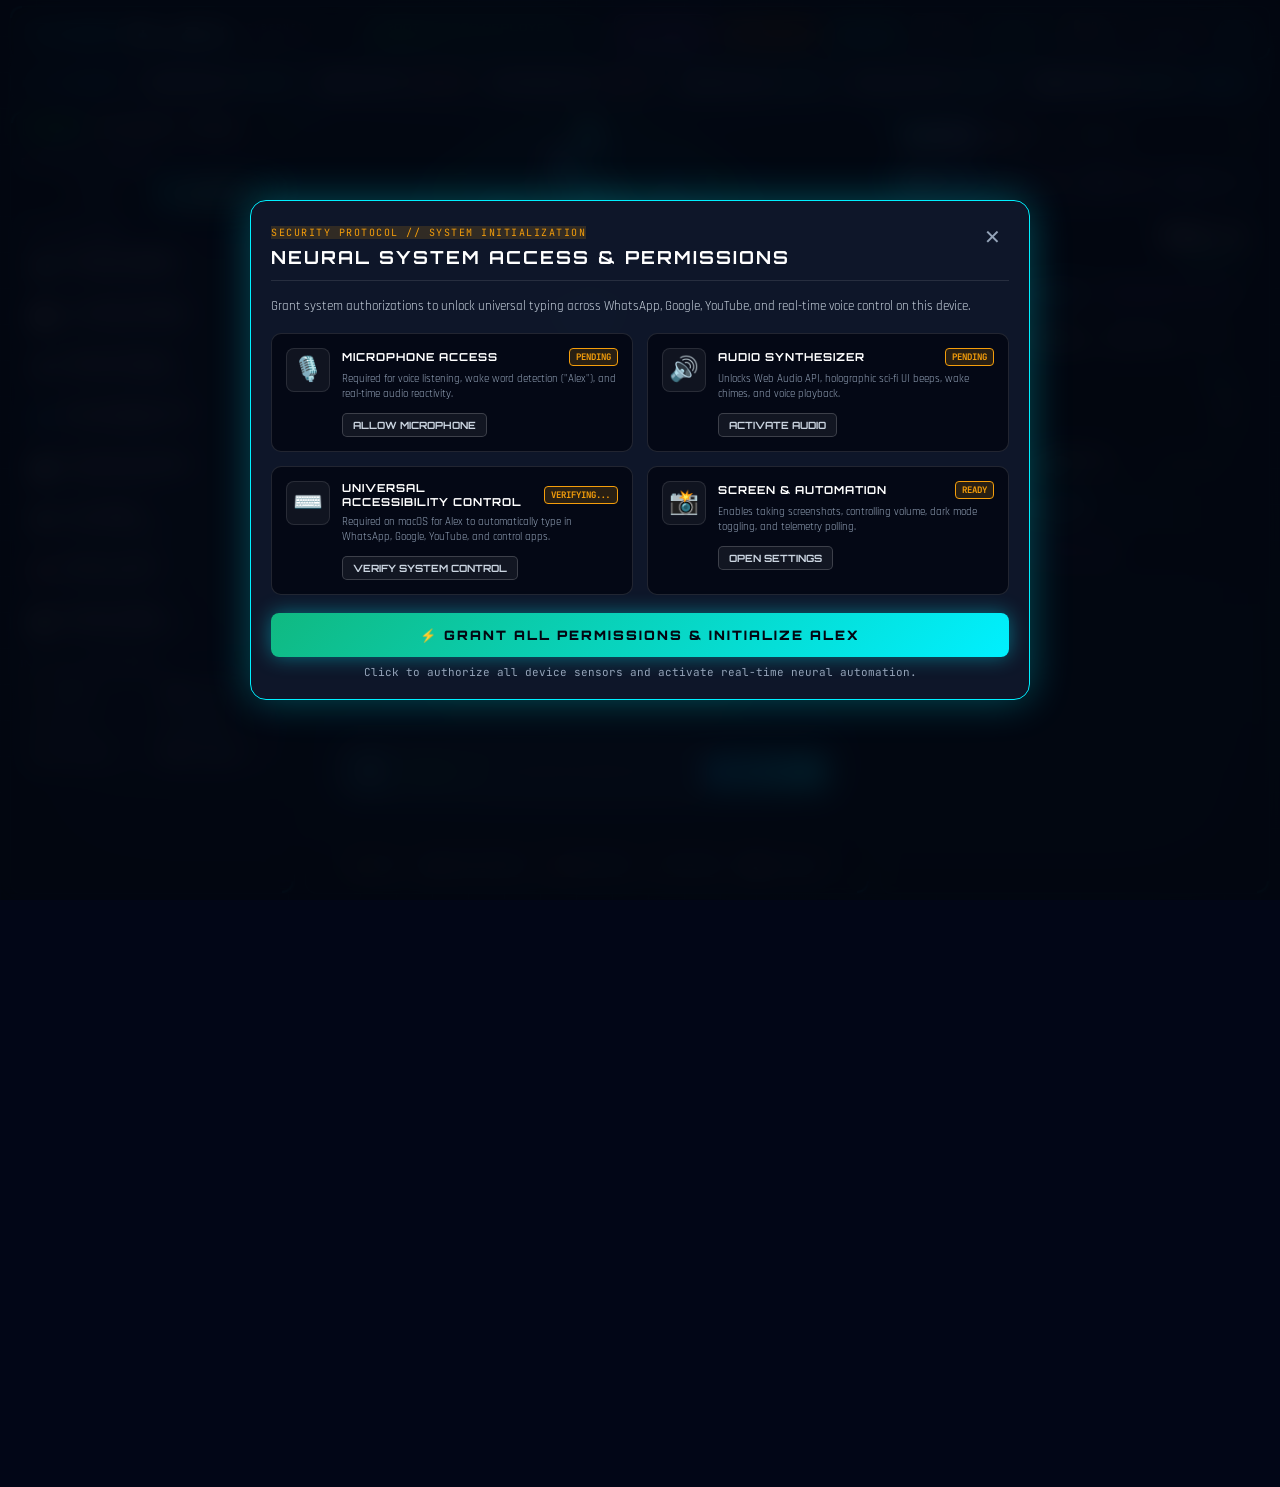
==== commit 6c014dad: "Enhance Alex center circle into scaled multi-tier cyber astrolabe with dynamic particles, degree gra" ====
--- a/index.html
+++ b/index.html
@@ -254,16 +254,34 @@
       <!-- MIDDLE: ALEX IN MIDDLE CIRCLE (ANIMATED & SIMPLE)         -->
       <!-- ========================================================= -->
       <main class="hud-panel hud-center-stage" id="hudCenterStage">
-        <!-- Animated Middle Circle Stage with Cybernetic Graticules -->
-        <div class="alex-middle-circle-container">
-          <!-- Multi-Layered Rotating Astrolabe Cyber Rings with Hacker Graticules -->
+        <!-- Animated Middle Circle Stage with Multi-Tier Cybernetic Astrolabe -->
+        <div class="alex-middle-circle-container" id="alexMiddleCircleContainer" title="Click to Talk to Alex">
+          <!-- Ring 1: Outer Cardinal Orbital Ring with 8 Degree Graticules and Satellites -->
           <div class="cyber-orbit-ring ring-outer">
             <span class="graticule-deg deg-0">000°</span>
+            <span class="graticule-deg deg-45">045°</span>
             <span class="graticule-deg deg-90">090°</span>
+            <span class="graticule-deg deg-135">135°</span>
             <span class="graticule-deg deg-180">180°</span>
+            <span class="graticule-deg deg-225">225°</span>
             <span class="graticule-deg deg-270">270°</span>
-          </div>
-          <div class="cyber-orbit-ring ring-middle"></div>
+            <span class="graticule-deg deg-315">315°</span>
+            <span class="orbital-satellite sat-1"></span>
+            <span class="orbital-satellite sat-2"></span>
+          </div>
+
+          <!-- Ring 2: Segmented Cyber Tech Brackets -->
+          <div class="cyber-orbit-ring ring-segmented">
+            <span class="bracket-tag tag-top">[ SYS_ACTV ]</span>
+            <span class="bracket-tag tag-right">[ 0x7F4A ]</span>
+            <span class="bracket-tag tag-bottom">[ Q-CORE ]</span>
+            <span class="bracket-tag tag-left">[ 256-BIT ]</span>
+          </div>
+
+          <!-- Ring 3: Counter-Rotating Fine Chronometer Bezel -->
+          <div class="cyber-orbit-ring ring-chrono"></div>
+
+          <!-- Ring 4: Harmonic Neon Plasma Containment -->
           <div class="cyber-orbit-ring ring-inner"></div>
 
           <!-- Quantum Particle Reactor Canvas -->
@@ -272,9 +290,14 @@
           <!-- Middle Holographic Core Disc -->
           <div class="alex-core-disc" id="alexCoreDisc">
             <div class="core-radial-pulse"></div>
+            <div class="core-aperture-iris"></div>
+            <div class="core-hud-bracket left">[</div>
+            <div class="core-hud-bracket right">]</div>
+            
             <div class="core-brand-name">A.L.E.X.</div>
+            <div class="core-neural-subtitle">QUANTUM NEURAL CORE</div>
             <div class="core-status-tag" id="coreStatus">ROOT: ARMED & READY</div>
-            <div class="core-freq-indicator" id="coreFrequency">84.2 GHz</div>
+            <div class="core-freq-indicator" id="coreFrequency">84.2 GHz • FLUX: 99.8%</div>
           </div>
         </div>
 
--- a/static/style.css
+++ b/static/style.css
@@ -2741,13 +2741,19 @@
 
 /* Middle Circle Container */
 .alex-middle-circle-container {
-  width: 250px;
-  height: 250px;
+  width: clamp(310px, 34vw, 385px);
+  height: clamp(310px, 34vw, 385px);
   position: relative;
   display: flex;
   align-items: center;
   justify-content: center;
   margin: 0 auto;
+  cursor: pointer;
+  transition: transform 0.4s cubic-bezier(0.16, 1, 0.3, 1);
+}
+
+.alex-middle-circle-container:hover {
+  transform: scale(1.02);
 }
 
 /* Multi-Layered Rotating Astrolabe Cyber Rings */
@@ -2757,42 +2763,117 @@
   pointer-events: none;
 }
 
+/* Ring 1: Outer Cardinal Orbital Ring */
 .ring-outer {
   width: 100%;
   height: 100%;
   border: 1.5px dashed rgba(0, 255, 102, 0.65);
-  animation: orbitRotateClockwise 28s linear infinite;
-  box-shadow: 0 0 24px rgba(0, 255, 102, 0.3), inset 0 0 20px rgba(0, 240, 255, 0.1);
-}
-
-/* Hacker Degree Graticules */
+  animation: orbitRotateClockwise 36s linear infinite;
+  box-shadow: 0 0 28px rgba(0, 255, 102, 0.3), inset 0 0 24px rgba(0, 240, 255, 0.12);
+  display: flex;
+  align-items: center;
+  justify-content: center;
+}
+
+/* 8 Hacker Degree Graticules */
 .graticule-deg {
   position: absolute;
   font-family: var(--font-mono);
+  font-size: 8.5px;
+  font-weight: 800;
+  color: var(--hacker-green);
+  text-shadow: 0 0 8px var(--hacker-green-glow);
+  letter-spacing: 0.5px;
+  pointer-events: none;
+  background: rgba(6, 11, 25, 0.7);
+  padding: 1px 3.5px;
+  border-radius: 2px;
+}
+.deg-0   { top: 5px; left: 50%; transform: translateX(-50%); }
+.deg-45  { top: 12.5%; right: 12.5%; }
+.deg-90  { right: 5px; top: 50%; transform: translateY(-50%); }
+.deg-135 { bottom: 12.5%; right: 12.5%; }
+.deg-180 { bottom: 5px; left: 50%; transform: translateX(-50%); }
+.deg-225 { bottom: 12.5%; left: 12.5%; }
+.deg-270 { left: 5px; top: 50%; transform: translateY(-50%); }
+.deg-315 { top: 12.5%; left: 12.5%; }
+
+/* Orbital Satellites */
+.orbital-satellite {
+  position: absolute;
+  width: 9px;
+  height: 9px;
+  border-radius: 50%;
+  background: #00ffff;
+  box-shadow: 0 0 12px #00ffff, 0 0 20px rgba(0, 255, 102, 0.8);
+  pointer-events: none;
+}
+.sat-1 {
+  top: -4.5px;
+  left: 50%;
+  transform: translateX(-50%);
+  border: 1.5px solid #ffffff;
+}
+.sat-2 {
+  bottom: -4.5px;
+  left: 50%;
+  transform: translateX(-50%);
+  background: var(--hacker-green);
+  box-shadow: 0 0 12px var(--hacker-green), 0 0 20px #00ffff;
+  border: 1.5px solid #ffffff;
+}
+
+/* Ring 2: Segmented Cyber Tech Brackets */
+.ring-segmented {
+  width: 87%;
+  height: 87%;
+  border: 1px dashed rgba(0, 240, 255, 0.5);
+  animation: orbitRotateCounter 26s linear infinite;
+  box-shadow: 0 0 18px rgba(0, 240, 255, 0.22);
+  display: flex;
+  align-items: center;
+  justify-content: center;
+}
+
+.bracket-tag {
+  position: absolute;
+  font-family: var(--font-mono);
   font-size: 8px;
-  font-weight: 700;
-  color: var(--hacker-green);
-  text-shadow: 0 0 6px var(--hacker-green-glow);
+  font-weight: 800;
+  color: var(--cyan-glow);
+  text-shadow: 0 0 6px var(--cyan-glow);
+  background: rgba(6, 11, 25, 0.88);
+  padding: 1.5px 5px;
+  border-radius: 3px;
+  letter-spacing: 1px;
+  border: 0.5px solid rgba(0, 240, 255, 0.35);
   pointer-events: none;
 }
-.deg-0 { top: 4px; left: 50%; transform: translateX(-50%); }
-.deg-90 { right: 4px; top: 50%; transform: translateY(-50%); }
-.deg-180 { bottom: 4px; left: 50%; transform: translateX(-50%); }
-.deg-270 { left: 4px; top: 50%; transform: translateY(-50%); }
-
-.ring-middle {
-  width: 86%;
-  height: 86%;
-  border: 1.5px dotted rgba(0, 240, 255, 0.6);
-  animation: orbitRotateCounter 18s linear infinite;
-  box-shadow: 0 0 16px rgba(0, 240, 255, 0.2);
-}
-
+.tag-top    { top: -7px; left: 50%; transform: translateX(-50%); }
+.tag-right  { right: -12px; top: 50%; transform: translateY(-50%); }
+.tag-bottom { bottom: -7px; left: 50%; transform: translateX(-50%); }
+.tag-left   { left: -12px; top: 50%; transform: translateY(-50%); }
+
+/* Ring 3: Counter-Rotating Fine Chronometer Bezel */
+.ring-chrono {
+  width: 76%;
+  height: 76%;
+  border: 1.5px solid rgba(0, 255, 102, 0.35);
+  border-top-color: var(--hacker-green);
+  border-bottom-color: var(--cyan-glow);
+  border-left-color: transparent;
+  border-right-color: transparent;
+  animation: orbitRotateClockwise 16s cubic-bezier(0.4, 0, 0.2, 1) infinite;
+  box-shadow: inset 0 0 16px rgba(0, 255, 102, 0.18);
+}
+
+/* Ring 4: Harmonic Neon Plasma Containment */
 .ring-inner {
-  width: 72%;
-  height: 72%;
-  border: 1px solid rgba(0, 255, 102, 0.45);
+  width: 65%;
+  height: 65%;
+  border: 1.5px dotted rgba(0, 255, 102, 0.55);
   animation: coreRadialBreathing 3.5s ease-in-out infinite alternate;
+  box-shadow: 0 0 14px rgba(0, 255, 102, 0.2);
 }
 
 @keyframes orbitRotateClockwise {
@@ -2806,8 +2887,8 @@
 }
 
 @keyframes coreRadialBreathing {
-  0% { transform: scale(0.97); opacity: 0.6; }
-  100% { transform: scale(1.03); opacity: 1; }
+  0% { transform: scale(0.96); opacity: 0.65; }
+  100% { transform: scale(1.04); opacity: 1; }
 }
 
 /* Particle Canvas Inside/Over Middle Circle */
@@ -2822,34 +2903,43 @@
   pointer-events: none;
 }
 
-/* Central Glowing Core Disc */
+/* Middle Holographic Core Disc */
 .alex-core-disc {
-  width: 130px;
-  height: 130px;
+  width: clamp(165px, 18vw, 195px);
+  height: clamp(165px, 18vw, 195px);
   border-radius: 50%;
-  background: radial-gradient(circle, rgba(0, 255, 102, 0.25) 0%, rgba(6, 11, 25, 0.95) 75%);
-  border: 1.5px solid var(--hacker-green);
+  background: radial-gradient(circle, rgba(0, 255, 102, 0.28) 0%, rgba(10, 18, 38, 0.96) 72%);
+  border: 2px solid var(--hacker-green);
   display: flex;
   flex-direction: column;
   align-items: center;
   justify-content: center;
-  box-shadow: 0 0 35px var(--hacker-green-glow), inset 0 0 20px rgba(0, 240, 255, 0.25);
+  box-shadow: 0 0 45px var(--hacker-green-glow), inset 0 0 32px rgba(0, 240, 255, 0.35);
   position: relative;
   z-index: 5;
   text-align: center;
   animation: coreDiscPulse 3s infinite alternate ease-in-out;
   cursor: pointer;
-  transition: all 0.3s ease;
-}
-
+  user-select: none;
+  transition: transform 0.35s cubic-bezier(0.175, 0.885, 0.32, 1.275), box-shadow 0.35s ease;
+  padding: 12px;
+}
+
+.alex-middle-circle-container:hover .alex-core-disc,
 .alex-core-disc:hover {
-  transform: scale(1.05);
-  box-shadow: 0 0 50px rgba(0, 255, 102, 0.7);
+  transform: scale(1.06);
+  box-shadow: 0 0 65px rgba(0, 255, 102, 0.85), inset 0 0 40px rgba(0, 240, 255, 0.55);
 }
 
 @keyframes coreDiscPulse {
-  0% { box-shadow: 0 0 28px rgba(0, 255, 102, 0.45); border-color: var(--hacker-green); }
-  100% { box-shadow: 0 0 45px rgba(0, 240, 255, 0.65); border-color: var(--cyan-glow); }
+  0% {
+    box-shadow: 0 0 35px rgba(0, 255, 102, 0.5), inset 0 0 25px rgba(0, 240, 255, 0.25);
+    border-color: var(--hacker-green);
+  }
+  100% {
+    box-shadow: 0 0 55px rgba(0, 240, 255, 0.7), inset 0 0 38px rgba(0, 255, 102, 0.35);
+    border-color: var(--cyan-glow);
+  }
 }
 
 .core-radial-pulse {
@@ -2858,38 +2948,91 @@
   height: 100%;
   border-radius: 50%;
   border: 1px solid var(--hacker-green);
-  animation: pulseCoreRipple 2s infinite ease-out;
+  animation: pulseCoreRipple 2.2s infinite ease-out;
   pointer-events: none;
 }
 
 @keyframes pulseCoreRipple {
-  0% { transform: scale(1); opacity: 0.8; }
-  100% { transform: scale(1.45); opacity: 0; }
+  0% { transform: scale(1); opacity: 0.85; }
+  100% { transform: scale(1.55); opacity: 0; }
+}
+
+/* Core Aperture Iris */
+.core-aperture-iris {
+  position: absolute;
+  inset: 6px;
+  border-radius: 50%;
+  border: 1px dashed rgba(0, 240, 255, 0.4);
+  animation: orbitRotateCounter 32s linear infinite;
+  pointer-events: none;
+}
+
+/* Core HUD Brackets */
+.core-hud-bracket {
+  position: absolute;
+  top: 50%;
+  transform: translateY(-50%);
+  font-family: var(--font-mono);
+  font-size: 32px;
+  font-weight: 300;
+  color: rgba(0, 255, 102, 0.35);
+  pointer-events: none;
+  user-select: none;
+  transition: all 0.3s ease;
+}
+.core-hud-bracket.left { left: 8px; }
+.core-hud-bracket.right { right: 8px; }
+
+.alex-core-disc:hover .core-hud-bracket {
+  color: var(--cyan-glow);
+  text-shadow: 0 0 10px var(--cyan-glow);
 }
 
 .core-brand-name {
   font-family: var(--font-display);
-  font-size: 19px;
+  font-size: 26px;
   font-weight: 900;
-  letter-spacing: 3px;
+  letter-spacing: 4px;
   color: #ffffff;
-  text-shadow: 0 0 14px var(--hacker-green-glow);
+  text-shadow: 0 0 18px var(--hacker-green-glow), 0 0 32px rgba(0, 255, 102, 0.6);
+  line-height: 1.1;
+  position: relative;
+  z-index: 6;
+}
+
+.core-neural-subtitle {
+  font-family: var(--font-mono);
+  font-size: 8px;
+  font-weight: 800;
+  letter-spacing: 2.2px;
+  color: var(--cyan-glow);
+  text-shadow: 0 0 8px var(--cyan-glow);
+  margin-top: 3px;
+  margin-bottom: 3px;
+  position: relative;
+  z-index: 6;
 }
 
 .core-status-tag {
   font-family: var(--font-mono);
-  font-size: 9px;
-  font-weight: 700;
+  font-size: 9.5px;
+  font-weight: 800;
   color: var(--hacker-green);
-  margin-top: 2px;
-  letter-spacing: 1px;
+  letter-spacing: 1.2px;
+  text-shadow: 0 0 8px var(--hacker-green-glow);
+  position: relative;
+  z-index: 6;
 }
 
 .core-freq-indicator {
   font-family: var(--font-mono);
   font-size: 8px;
-  color: rgba(255, 255, 255, 0.6);
-  margin-top: 1px;
+  font-weight: 600;
+  color: rgba(255, 255, 255, 0.75);
+  letter-spacing: 0.8px;
+  margin-top: 3px;
+  position: relative;
+  z-index: 6;
 }
 
 /* Voice Equalizer Waveform in Middle */
@@ -3685,16 +3828,16 @@
   }
 
   .alex-middle-circle-container {
-    width: 220px;
-    height: 220px;
+    width: clamp(260px, 72vw, 310px);
+    height: clamp(260px, 72vw, 310px);
   }
 
   .alex-core-disc {
-    width: 115px;
-    height: 115px;
+    width: clamp(140px, 36vw, 155px);
+    height: clamp(140px, 36vw, 155px);
   }
 
   .core-brand-name {
-    font-size: 17px;
-  }
-}
+    font-size: 22px;
+  }
+}
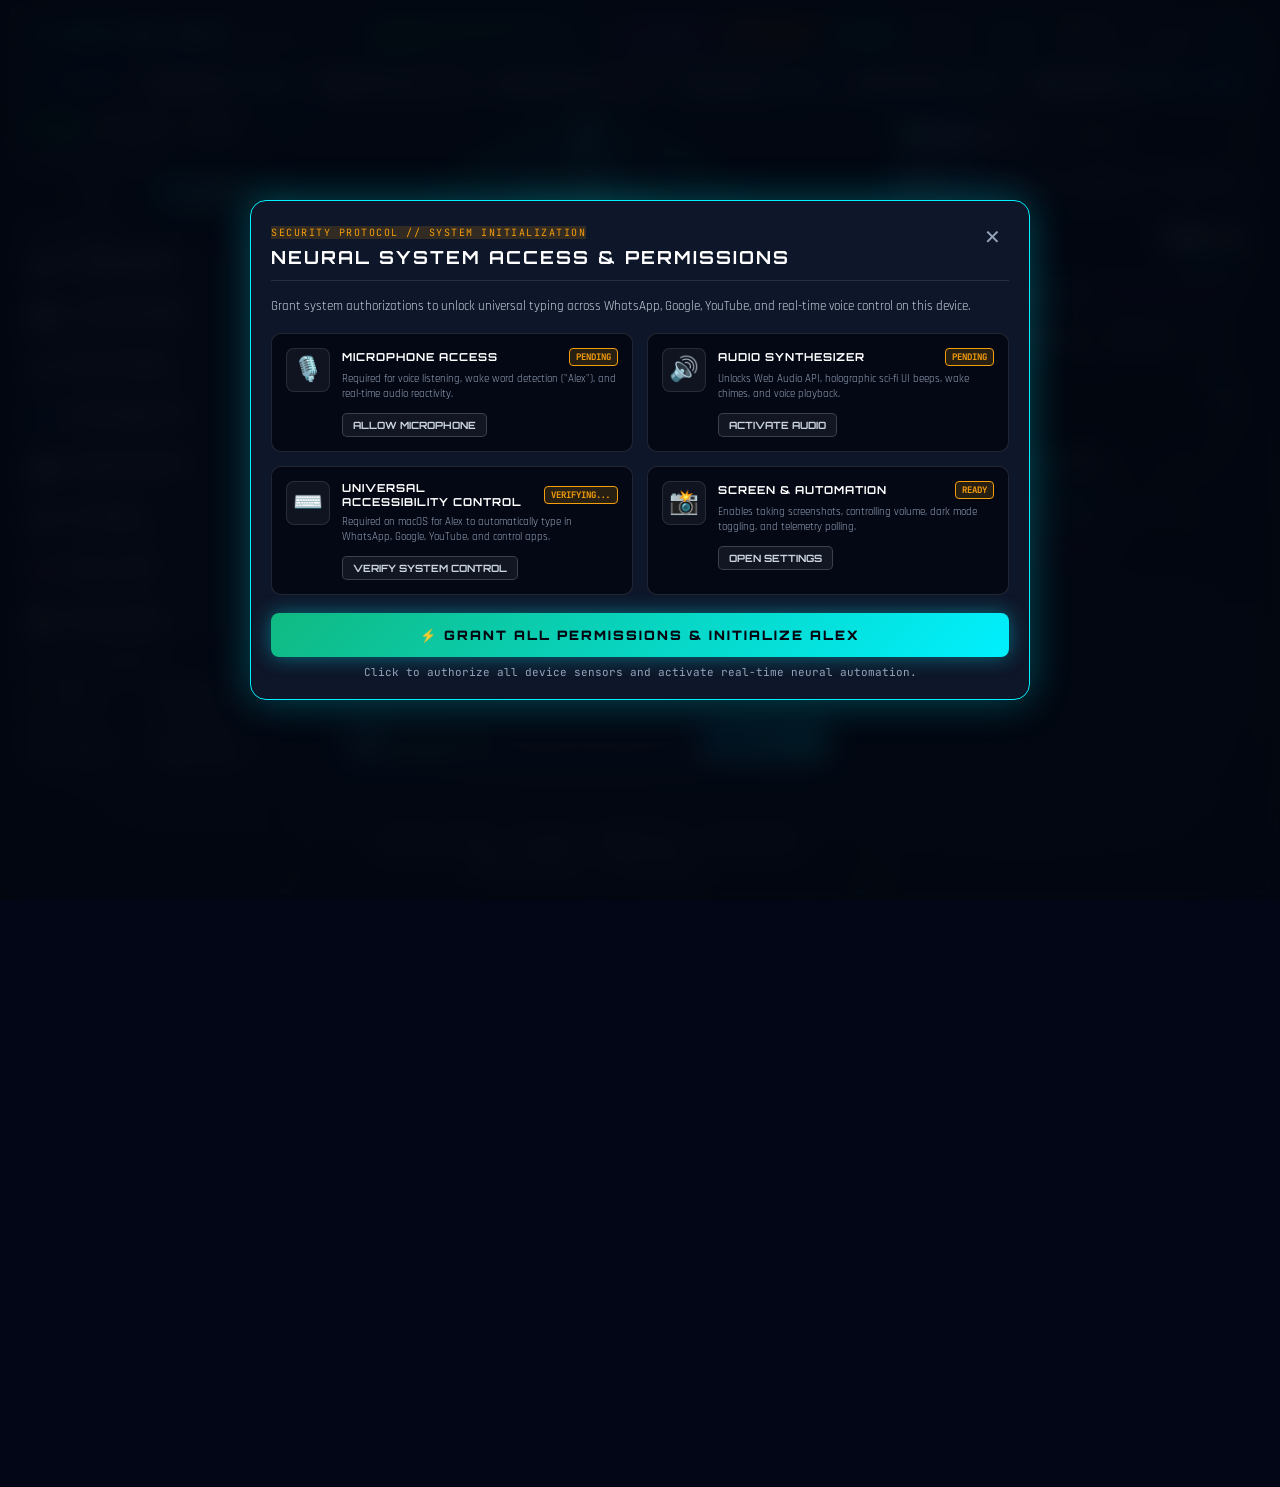
==== commit 7847933b: "Implement OmniBrain universal intelligence engine: answers any question in the world (science, histo" ====
--- a/index.html
+++ b/index.html
@@ -332,16 +332,19 @@
         </div>
 
         <!-- Streamlined Cyber Terminal Input Bar -->
-        <form id="commandForm" class="command-box">
-          <button type="button" class="inline-mic-btn" id="inlineMicBtn" title="Speak Voice Command">🎙️</button>
-          <span class="terminal-hacker-prompt">root@alex:~#</span>
+        <form id="commandForm" class="command-box" role="search" aria-label="Alex Command Terminal">
+          <label for="commandInput" class="sr-only">Ask Alex anything or enter terminal command</label>
+          <button type="button" class="inline-mic-btn" id="inlineMicBtn" title="Speak Voice Command" aria-label="Activate voice microphone">🎙️</button>
+          <span class="terminal-hacker-prompt" aria-hidden="true">root@alex:~#</span>
           <input 
             type="text" 
             id="commandInput" 
-            placeholder="Run terminal command or ask ('details of Nvidia', 'who is CEO of Tesla')..." 
+            name="commandInput"
+            placeholder="Ask anything in the world ('what is quantum computing', 'capital of France', 'details of Apple')..." 
             autocomplete="off"
+            aria-label="Ask Alex anything or enter terminal command"
           />
-          <button type="submit" class="send-btn">
+          <button type="submit" class="send-btn" aria-label="Execute command or question">
             <span>[ EXECUTE ]</span>
             <span class="btn-glow"></span>
           </button>
@@ -349,11 +352,12 @@
 
         <!-- Quick Query Suggestion Pills -->
         <div class="center-quick-pills">
-          <button type="button" class="pill-chip" data-cmd="Alex">👋 "Alex"</button>
-          <button type="button" class="pill-chip" data-cmd="show details of companies and all">🏢 Company Details</button>
-          <button type="button" class="pill-chip" data-cmd="details of Apple">🍎 Apple Profile</button>
-          <button type="button" class="pill-chip" data-cmd="who is the CEO of Tesla">⚡ Tesla CEO</button>
-          <button type="button" class="pill-chip" data-cmd="show stocks">📈 Live Stocks</button>
+          <button type="button" class="pill-chip" data-cmd="what is quantum computing">⚛️ Quantum Computing</button>
+          <button type="button" class="pill-chip" data-cmd="who discovered penicillin">🔬 Penicillin</button>
+          <button type="button" class="pill-chip" data-cmd="details of Apple">🏢 Apple Profile</button>
+          <button type="button" class="pill-chip" data-cmd="what is the speed of light">⚡ Speed of Light</button>
+          <button type="button" class="pill-chip" data-cmd="define serendipity">📖 Define Serendipity</button>
+          <button type="button" class="pill-chip" data-cmd="weather in Tokyo">🌤️ Tokyo Weather</button>
         </div>
       </main>
 
--- a/static/style.css
+++ b/static/style.css
@@ -53,6 +53,27 @@
   }
 }
 
+/* Accessibility: Screen reader utility & keyboard focus visibility */
+.sr-only {
+  position: absolute;
+  width: 1px;
+  height: 1px;
+  padding: 0;
+  margin: -1px;
+  overflow: hidden;
+  clip: rect(0, 0, 0, 0);
+  white-space: nowrap;
+  border: 0;
+}
+
+button:focus-visible,
+input:focus-visible,
+textarea:focus-visible,
+a:focus-visible {
+  outline: 2px solid var(--cyan-glow) !important;
+  outline-offset: 2px !important;
+}
+
 /* Ambient Matrix Digital Rain Canvas Layer */
 .matrix-rain-canvas {
   position: fixed;
@@ -1999,6 +2020,45 @@
   transform: scale(0.99);
 }
 
+/* Knowledge Intelligence Card in Feed */
+.knowledge-feed-card {
+  border: 1px solid rgba(0, 240, 255, 0.45);
+  background: linear-gradient(135deg, rgba(6, 11, 25, 0.95), rgba(15, 23, 42, 0.95));
+  box-shadow: 0 0 22px rgba(0, 240, 255, 0.22);
+  margin-bottom: 8px;
+}
+
+.knowledge-feed-card .action-card-badge {
+  background: rgba(0, 240, 255, 0.18);
+  color: var(--cyan-glow);
+  border: 1px solid var(--cyan-glow);
+}
+
+.knowledge-card-link-btn {
+  display: inline-flex;
+  align-items: center;
+  gap: 6px;
+  background: rgba(0, 255, 102, 0.14);
+  border: 1px solid var(--hacker-green);
+  color: #ffffff;
+  padding: 6px 14px;
+  border-radius: 6px;
+  font-family: var(--font-display);
+  font-size: 10px;
+  font-weight: 800;
+  text-decoration: none;
+  letter-spacing: 0.8px;
+  transition: all 0.2s ease;
+  margin-top: 6px;
+  width: fit-content;
+}
+
+.knowledge-card-link-btn:hover {
+  background: rgba(0, 255, 102, 0.3);
+  box-shadow: 0 0 14px var(--hacker-green-glow);
+  transform: translateY(-1px);
+}
+
 /* -------------------------------------------------------------
  * LIVE STOCK & CRYPTO MARKET TICKER & TELEMETRY
  * ------------------------------------------------------------- */
@@ -2741,8 +2801,8 @@
 
 /* Middle Circle Container */
 .alex-middle-circle-container {
-  width: clamp(310px, 34vw, 385px);
-  height: clamp(310px, 34vw, 385px);
+  width: clamp(280px, min(34vw, 38vh), 380px);
+  height: clamp(280px, min(34vw, 38vh), 380px);
   position: relative;
   display: flex;
   align-items: center;
@@ -2905,8 +2965,8 @@
 
 /* Middle Holographic Core Disc */
 .alex-core-disc {
-  width: clamp(165px, 18vw, 195px);
-  height: clamp(165px, 18vw, 195px);
+  width: clamp(155px, min(18vw, 20vh), 195px);
+  height: clamp(155px, min(18vw, 20vh), 195px);
   border-radius: 50%;
   background: radial-gradient(circle, rgba(0, 255, 102, 0.28) 0%, rgba(10, 18, 38, 0.96) 72%);
   border: 2px solid var(--hacker-green);
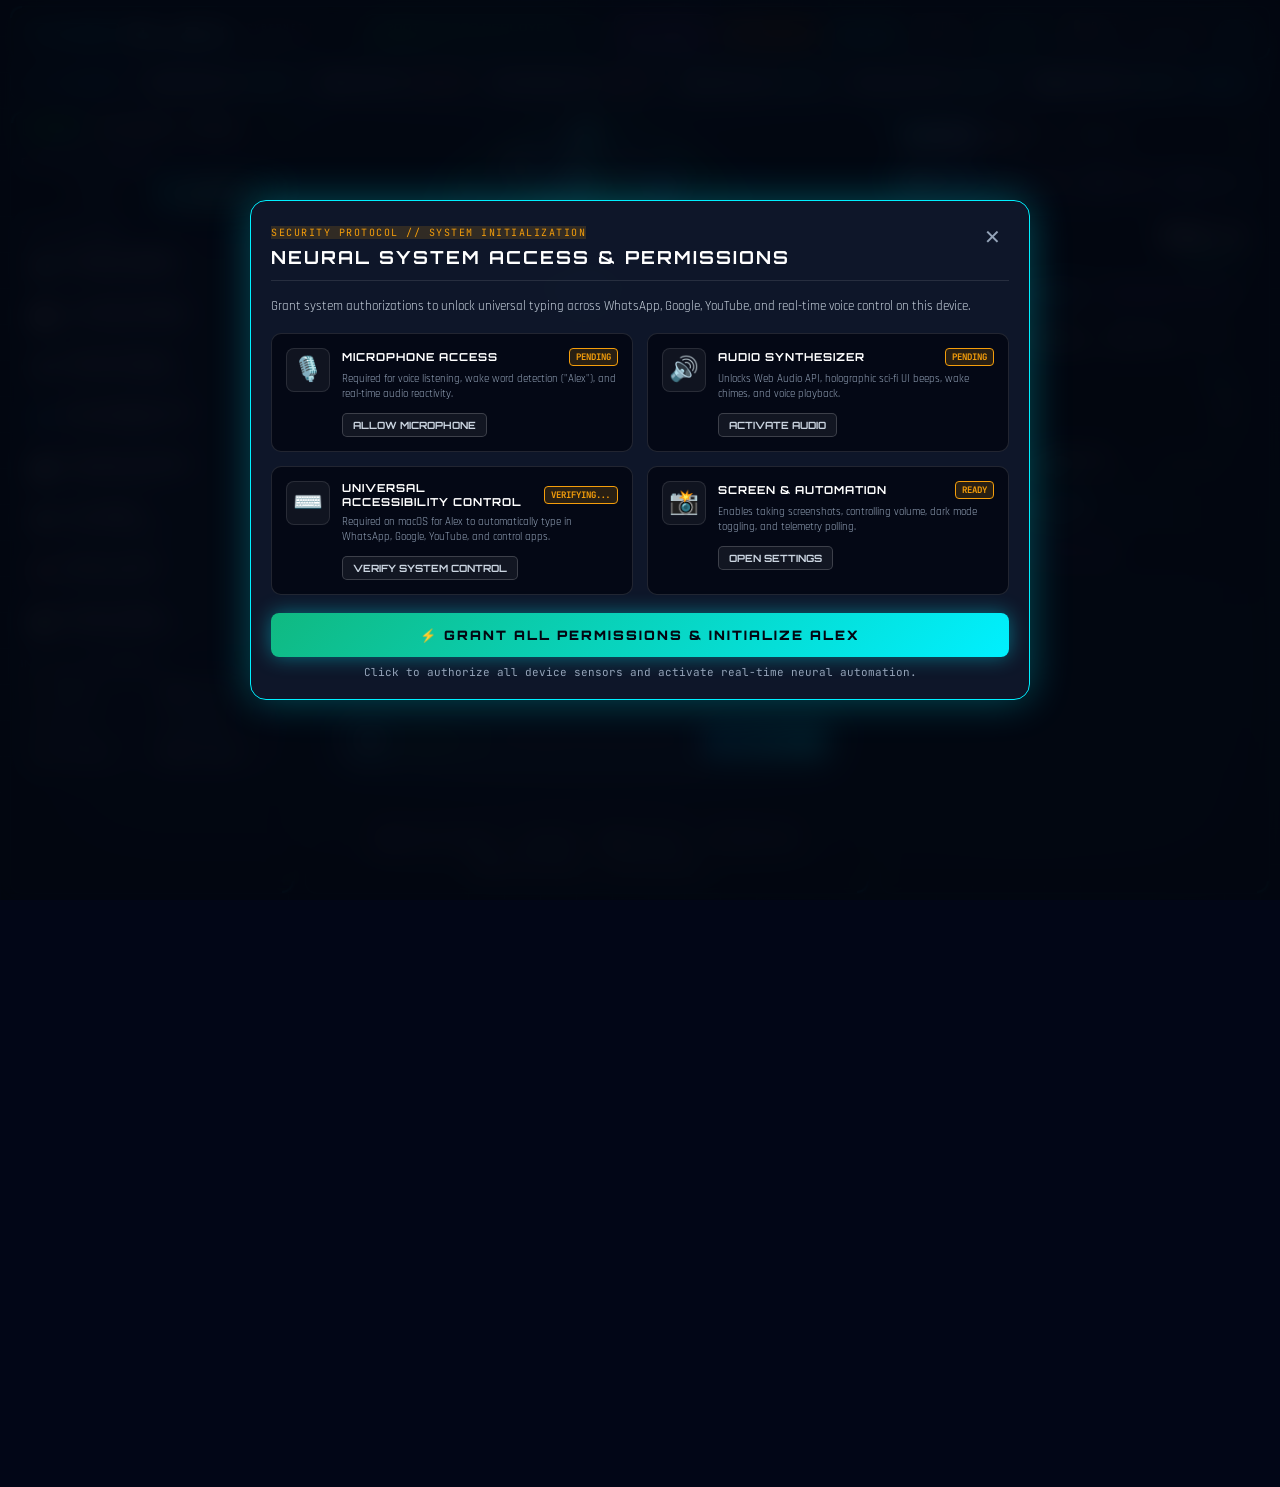
==== commit 555dfa91: "Update all live website links, canonical OpenGraph metadata, and GitHub README with active Cloudflar" ====
--- a/index.html
+++ b/index.html
@@ -7,6 +7,11 @@
   <meta name="apple-mobile-web-app-capable" content="yes">
   <meta name="apple-mobile-web-app-status-bar-style" content="black-translucent">
   <title>ALEX // NEURAL INTERFACE</title>
+  <link rel="canonical" href="https://named-here-hold-garlic.trycloudflare.com">
+  <meta property="og:title" content="Alex AI — Autonomous Neural Intelligence Cockpit">
+  <meta property="og:description" content="Talk to Alex anywhere in the world over secure HTTPS. Universal question-answering, live stocks, voice control, system automation.">
+  <meta property="og:url" content="https://named-here-hold-garlic.trycloudflare.com">
+  <meta property="og:type" content="website">
   <link rel="stylesheet" href="/static/style.css">
   <link rel="preconnect" href="https://fonts.googleapis.com">
   <link rel="preconnect" href="https://fonts.gstatic.com" crossorigin>
@@ -665,7 +670,7 @@
       <div class="share-modal-body">
         <div class="qr-code-wrapper">
           <div class="qr-code-glow">
-            <img id="shareQrCode" src="" alt="Scan QR Code to Open Alex" />
+            <img id="shareQrCode" src="https://api.qrserver.com/v1/create-qr-code/?size=250x250&data=https%3A%2F%2Fnamed-here-hold-garlic.trycloudflare.com&bgcolor=070d18&color=00f0ff&margin=1" alt="Scan QR Code to Open Alex on Phone" />
           </div>
           <p class="qr-caption">Scan with iPhone or Android camera</p>
         </div>
@@ -682,19 +687,19 @@
           </div>
 
           <div class="url-copy-group">
-            <label>🌐 PUBLIC HTTPS LINK (WORLDWIDE / ALL PHONES):</label>
+            <label for="sharePublicUrl">🌐 PUBLIC HTTPS LINK (WORLDWIDE / ALL PHONES):</label>
             <div class="copy-input-row">
-              <input type="text" id="sharePublicUrl" readonly value="Generating secure tunnel..." />
-              <button type="button" class="copy-btn" id="copyPublicUrlBtn">COPY LINK</button>
-              <a href="#" id="openPhoneLinkAnchor" target="_blank" class="open-link-btn" title="Open in new browser tab">OPEN ↗</a>
+              <input type="text" id="sharePublicUrl" readonly value="https://named-here-hold-garlic.trycloudflare.com" aria-label="Alex Public HTTPS Website Link" />
+              <button type="button" class="copy-btn" id="copyPublicUrlBtn" aria-label="Copy Public Website Link">COPY LINK</button>
+              <a href="https://named-here-hold-garlic.trycloudflare.com" id="openPhoneLinkAnchor" target="_blank" rel="noopener noreferrer" class="open-link-btn" title="Open in new browser tab" aria-label="Open Public Website Link">OPEN ↗</a>
             </div>
           </div>
 
           <div class="url-copy-group local-row">
-            <label>🏠 LOCAL WI-FI LINK (SAME NETWORK):</label>
+            <label for="shareLocalUrl">🏠 LOCAL WI-FI LINK (SAME NETWORK):</label>
             <div class="copy-input-row">
-              <input type="text" id="shareLocalUrl" readonly value="Detecting local IP..." />
-              <button type="button" class="copy-btn secondary" id="copyLocalUrlBtn">COPY</button>
+              <input type="text" id="shareLocalUrl" readonly value="http://192.168.0.121:5005" aria-label="Alex Local Wi-Fi Website Link" />
+              <button type="button" class="copy-btn secondary" id="copyLocalUrlBtn" aria-label="Copy Local Wi-Fi Website Link">COPY</button>
             </div>
           </div>
 
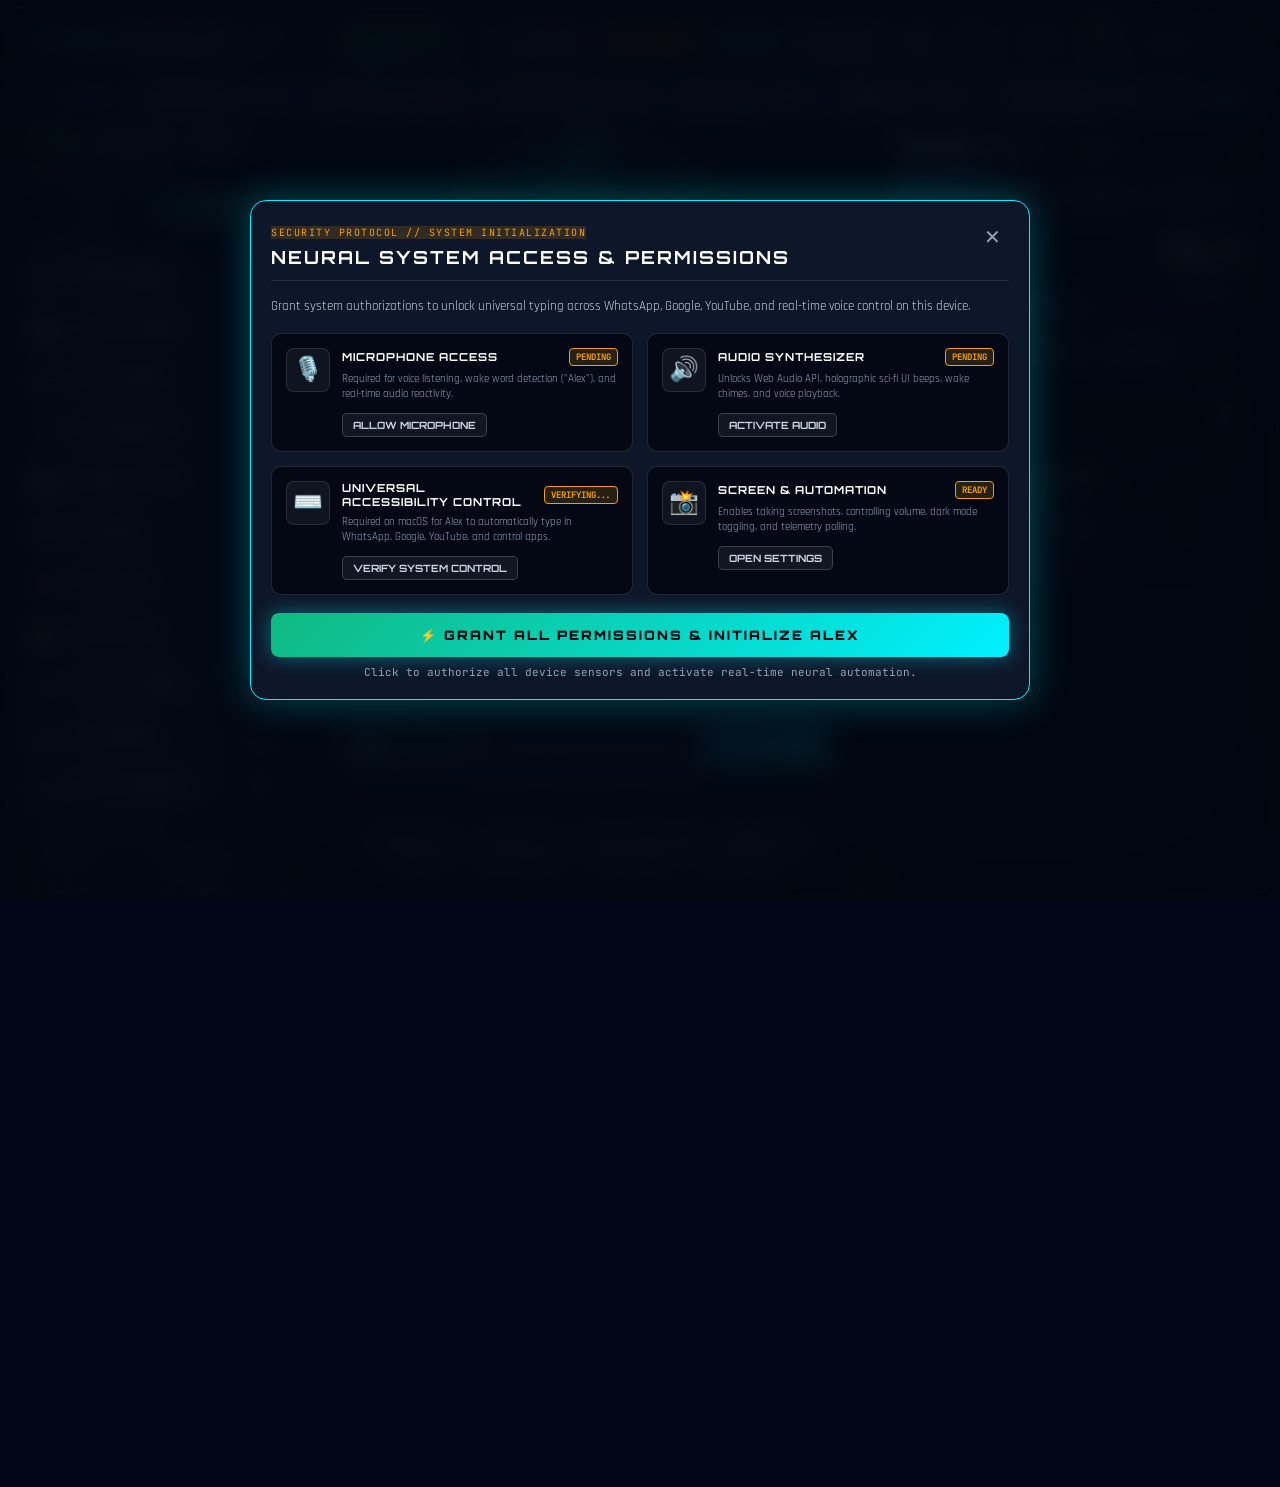
==== commit 0e3503ff: "feat: upgrade to Alex AI v4.2 with Multi-Model Engine, Code Studio Sandbox, Deep Research, Live Cryp" ====
--- a/index.html
+++ b/index.html
@@ -63,6 +63,16 @@
           <span>LINK</span>
         </button>
 
+        <!-- AI Models Hub & Audio SFX Toggles -->
+        <button class="nav-btn ai-models-btn" id="openAiConfigBtn" title="AI Engines & API Keys (Gemini, Groq, OpenAI, Ollama)">
+          <span class="btn-icon">🔮</span>
+          <span id="aiModelBadgeText">AI ENGINE</span>
+        </button>
+        <button class="nav-btn sfx-btn" id="sfxToggleBtn" title="Toggle Futuristic Cyber Audio SFX">
+          <span class="btn-icon" id="sfxIcon">🔊</span>
+          <span id="sfxLabel">SFX: ON</span>
+        </button>
+
         <!-- Hidden Compatibility Targets for Legacy Scripts -->
         <button class="nav-btn" id="openChartsBtn" style="display:none;"></button>
         <button class="nav-btn" id="openStocksBtn" style="display:none;"></button>
@@ -222,6 +232,33 @@
                 <div class="opt-info">
                   <span class="opt-title">Notes & Tasks</span>
                   <span class="opt-desc">Voice reminders & vault</span>
+                </div>
+                <span class="opt-arrow">❯</span>
+              </button>
+
+              <button type="button" class="hud-opt-btn ai-highlight-opt" id="optAiModelsBtn">
+                <span class="opt-icon">🔮</span>
+                <div class="opt-info">
+                  <span class="opt-title">AI Engine & Models</span>
+                  <span class="opt-desc">Gemini, Groq, OpenAI, Local</span>
+                </div>
+                <span class="opt-arrow">❯</span>
+              </button>
+
+              <button type="button" class="hud-opt-btn code-highlight-opt" id="optCodeStudioBtn">
+                <span class="opt-icon">💻</span>
+                <div class="opt-info">
+                  <span class="opt-title">AI Code Studio</span>
+                  <span class="opt-desc">Live Python runner & sandbox</span>
+                </div>
+                <span class="opt-arrow">❯</span>
+              </button>
+
+              <button type="button" class="hud-opt-btn research-highlight-opt" id="optDeepResearchBtn">
+                <span class="opt-icon">🔬</span>
+                <div class="opt-info">
+                  <span class="opt-title">Deep Web Research</span>
+                  <span class="opt-desc">Multi-source intelligence</span>
                 </div>
                 <span class="opt-arrow">❯</span>
               </button>
@@ -357,12 +394,14 @@
 
         <!-- Quick Query Suggestion Pills -->
         <div class="center-quick-pills">
+          <button type="button" class="pill-chip" data-cmd="write a python function for fibonacci">💻 Fibonacci Code</button>
+          <button type="button" class="pill-chip" data-cmd="compare react vs vue">⚖️ React vs Vue</button>
           <button type="button" class="pill-chip" data-cmd="what is quantum computing">⚛️ Quantum Computing</button>
+          <button type="button" class="pill-chip" data-cmd="details of Apple">🏢 Apple Profile</button>
           <button type="button" class="pill-chip" data-cmd="who discovered penicillin">🔬 Penicillin</button>
-          <button type="button" class="pill-chip" data-cmd="details of Apple">🏢 Apple Profile</button>
-          <button type="button" class="pill-chip" data-cmd="what is the speed of light">⚡ Speed of Light</button>
-          <button type="button" class="pill-chip" data-cmd="define serendipity">📖 Define Serendipity</button>
           <button type="button" class="pill-chip" data-cmd="weather in Tokyo">🌤️ Tokyo Weather</button>
+          <button type="button" class="pill-chip" data-cmd="details of Nvidia">⚡ Nvidia Profile</button>
+          <button type="button" class="pill-chip" data-cmd="what is the speed of light">🌌 Speed of Light</button>
         </div>
       </main>
 
@@ -548,8 +587,6 @@
     </div>
   </div>
 
-  <!-- Hidden Phone Camera Input for Native Mobile Capture -->
-  <input type="file" id="phoneCameraInput" accept="image/*" capture="environment" style="display:none;" />
 
   <!-- ========================================================= -->
   <!-- MODAL 1: HOLOGRAPHIC CHARTS & ANALYTICS DASHBOARD -->
@@ -581,8 +618,6 @@
     </div>
   </div>
 
-  <!-- Hidden Phone Camera Input for Native Mobile Capture -->
-  <input type="file" id="phoneCameraInput" accept="image/*" capture="environment" style="display:none;" />
 
   <!-- ========================================================= -->
   <!-- MODAL 2: NEURAL COMMS & TEXTING HUB -->
@@ -651,8 +686,6 @@
     </div>
   </div>
 
-  <!-- Hidden Phone Camera Input for Native Mobile Capture -->
-  <input type="file" id="phoneCameraInput" accept="image/*" capture="environment" style="display:none;" />
 
   <!-- ========================================================= -->
   <!-- MODAL 3: PUBLIC REMOTE & SMARTPHONE ACCESS (QR + HTTPS)  -->
@@ -719,8 +752,6 @@
     </div>
   </div>
 
-  <!-- Hidden Phone Camera Input for Native Mobile Capture -->
-  <input type="file" id="phoneCameraInput" accept="image/*" capture="environment" style="display:none;" />
 
   <!-- ========================================================= -->
   <!-- MODAL 4: SYSTEM ACCESS & NEURAL PERMISSIONS INITIALIZER   -->
@@ -956,6 +987,178 @@
     </div>
   </div>
 
+  <!-- ========================================================= -->
+  <!-- MODAL 5: AI NEURAL ENGINE & MULTI-MODEL CONFIG            -->
+  <!-- ========================================================= -->
+  <div class="hud-modal" id="aiConfigModal">
+    <div class="modal-card ai-config-card">
+      <div class="modal-header">
+        <div class="modal-title-group">
+          <span class="modal-badge ai-badge">NEURAL CORE // LLM ENGINE</span>
+          <h2>AI ENGINE & MODEL ARCHITECTURE</h2>
+        </div>
+        <button class="close-btn" id="closeAiConfigBtn">&times;</button>
+      </div>
+
+      <div class="ai-config-body">
+        <p class="ai-config-intro">
+          Alex is equipped with the <strong>OmniBrain 3.0 Ultra Universal Synthesizer</strong>, and can seamlessly tap into frontier LLM inference (Google Gemini, Groq, OpenAI, or local offline Ollama) for boundless answering power.
+        </p>
+
+        <form id="aiConfigForm" class="ai-config-form">
+          <div class="config-field-group">
+            <label for="aiProviderSelect">ACTIVE AI ENGINE PROVIDER</label>
+            <select id="aiProviderSelect" class="cyber-select">
+              <option value="auto">⚡ AUTO HYBRID (Gemini &gt; Groq &gt; Ollama &gt; OmniBrain)</option>
+              <option value="gemini">🔮 GOOGLE GEMINI (Gemini 2.5 Flash / Pro)</option>
+              <option value="groq">🚀 GROQ CLOUD (Llama 3.3 70B — Ultra Fast)</option>
+              <option value="openai">🧠 OPENAI (GPT-4o / GPT-4o-mini)</option>
+              <option value="ollama">💻 LOCAL OLLAMA / OPENJARVIS (100% Offline)</option>
+              <option value="omnibrain">🛡️ OMNIBRAIN NATIVE (Autonomous Zero-Key Engine)</option>
+            </select>
+          </div>
+
+          <div class="config-keys-section">
+            <div class="config-key-row">
+              <div class="key-label-row">
+                <label for="geminiApiKeyInput">GOOGLE GEMINI API KEY</label>
+                <a href="https://aistudio.google.com/app/apikey" target="_blank" rel="noopener noreferrer" class="key-get-link">GET FREE KEY ↗</a>
+              </div>
+              <div class="key-input-wrapper">
+                <input type="password" id="geminiApiKeyInput" placeholder="AIzaSy... (Paste Gemini Key for Unlimited Intelligence)" autocomplete="off" />
+                <button type="button" class="key-eye-btn" data-target="geminiApiKeyInput">👁️</button>
+              </div>
+            </div>
+
+            <div class="config-key-row">
+              <div class="key-label-row">
+                <label for="groqApiKeyInput">GROQ API KEY (LLAMA 3.3 70B)</label>
+                <a href="https://console.groq.com/keys" target="_blank" rel="noopener noreferrer" class="key-get-link">GET FREE KEY ↗</a>
+              </div>
+              <div class="key-input-wrapper">
+                <input type="password" id="groqApiKeyInput" placeholder="gsk_... (Paste Groq Key for 500+ tok/s Speed)" autocomplete="off" />
+                <button type="button" class="key-eye-btn" data-target="groqApiKeyInput">👁️</button>
+              </div>
+            </div>
+
+            <div class="config-key-row">
+              <div class="key-label-row">
+                <label for="openaiApiKeyInput">OPENAI API KEY (GPT-4O)</label>
+                <a href="https://platform.openai.com/api-keys" target="_blank" rel="noopener noreferrer" class="key-get-link">GET KEY ↗</a>
+              </div>
+              <div class="key-input-wrapper">
+                <input type="password" id="openaiApiKeyInput" placeholder="sk-proj-... (Paste OpenAI Key)" autocomplete="off" />
+                <button type="button" class="key-eye-btn" data-target="openaiApiKeyInput">👁️</button>
+              </div>
+            </div>
+
+            <div class="config-key-row">
+              <label for="ollamaUrlInput">OLLAMA HOST URL</label>
+              <input type="text" id="ollamaUrlInput" placeholder="http://127.0.0.1:11434" value="http://127.0.0.1:11434" />
+            </div>
+          </div>
+
+          <div class="ai-config-actions">
+            <button type="submit" class="cyber-submit-btn" id="saveAiConfigBtn">
+              <span>[ SAVE & ARM AI ENGINES ]</span>
+            </button>
+            <span class="save-status-msg" id="aiConfigStatusMsg"></span>
+          </div>
+        </form>
+      </div>
+    </div>
+  </div>
+
+  <!-- ========================================================= -->
+  <!-- MODAL 6: INTERACTIVE AI PYTHON CODE STUDIO & SANDBOX      -->
+  <!-- ========================================================= -->
+  <div class="hud-modal" id="codeStudioModal">
+    <div class="modal-card code-studio-card">
+      <div class="modal-header">
+        <div class="modal-title-group">
+          <span class="modal-badge code-badge">EXECUTION SANDBOX // PYTHON 3</span>
+          <h2>AI CODE STUDIO & LIVE RUNNER</h2>
+        </div>
+        <button class="close-btn" id="closeCodeStudioBtn">&times;</button>
+      </div>
+
+      <div class="code-studio-body">
+        <div class="code-studio-toolbar">
+          <div class="preset-group">
+            <label for="codeSnippetSelect">ALGORITHM PRESETS:</label>
+            <select id="codeSnippetSelect" class="cyber-select-sm">
+              <option value="fibonacci">Fibonacci Sequence (O(1) space)</option>
+              <option value="binary_search">Binary Search (O(log n))</option>
+              <option value="quicksort">Quicksort Algorithm</option>
+              <option value="two_sum">Two Sum (Hash Map O(n))</option>
+              <option value="primes">Sieve of Eratosthenes</option>
+              <option value="matrix_math">Matrix Multiplication</option>
+              <option value="system_info">System Diagnostics & Hardware</option>
+            </select>
+          </div>
+          <div class="toolbar-actions">
+            <button type="button" class="tool-btn" id="clearCodeBtn">CLEAR</button>
+            <button type="button" class="tool-btn copy" id="copyCodeBtn">COPY</button>
+          </div>
+        </div>
+
+        <div class="code-editor-wrapper">
+          <textarea id="pythonCodeEditor" spellcheck="false" placeholder="# Write or paste Python code here...&#10;print('Hello from Alex Code Studio!')"></textarea>
+        </div>
+
+        <div class="code-exec-bar">
+          <button type="button" class="exec-code-btn" id="runPythonBtn">
+            <span>▶ RUN IN SANDBOX</span>
+            <span class="btn-glow"></span>
+          </button>
+          <div class="exec-telemetry" id="codeExecTelemetry">
+            <span class="exec-dot ready"></span>
+            <span id="codeStatusText">SANDBOX IDLE // READY</span>
+          </div>
+        </div>
+
+        <div class="terminal-output-container">
+          <div class="terminal-out-header">
+            <span>CONSOLE STDOUT & DIAGNOSTICS</span>
+            <span id="execDurationTag">0.0 ms</span>
+          </div>
+          <pre id="codeOutputConsole" class="terminal-console-pre">Output will appear here after execution...</pre>
+        </div>
+      </div>
+    </div>
+  </div>
+
+  <!-- ========================================================= -->
+  <!-- MODAL 7: DEEP WEB RESEARCH & SYNTHESIS HUB                -->
+  <!-- ========================================================= -->
+  <div class="hud-modal" id="researchModal">
+    <div class="modal-card research-card">
+      <div class="modal-header">
+        <div class="modal-title-group">
+          <span class="modal-badge research-badge">RESEARCH // MULTI-SOURCE SYNTHESIS</span>
+          <h2>DEEP RESEARCH & INTELLIGENCE DOSSIER</h2>
+        </div>
+        <button class="close-btn" id="closeResearchBtn">&times;</button>
+      </div>
+
+      <div class="research-body">
+        <form id="researchForm" class="research-input-row">
+          <input type="text" id="researchTopicInput" placeholder="Enter research topic (e.g. 'Humanoid Robotics Moat', 'CRISPR Gene Editing', 'NVIDIA Blackwell Superchips')..." autocomplete="off" />
+          <button type="submit" class="research-submit-btn" id="startResearchBtn">
+            <span>🔬 INITIATE RESEARCH</span>
+          </button>
+        </form>
+
+        <div class="research-results-container" id="researchResultsContainer">
+          <div class="research-placeholder">
+            <div class="res-icon">🌐</div>
+            <p>Enter any topic above to generate a comprehensive multi-source intelligence briefing with real-time analysis, competitive moat, and authoritative citations.</p>
+          </div>
+        </div>
+      </div>
+    </div>
+  </div>
+
   <script src="/static/app.js"></script>
 </body>
 </html>
--- a/static/style.css
+++ b/static/style.css
@@ -3901,3 +3901,463 @@
     font-size: 22px;
   }
 }
+
+/* -------------------------------------------------------------
+ * AI TOOLS SUITE & ADVANCED HUBS (MAX LEVEL UPGRADE)
+ * ------------------------------------------------------------- */
+.ai-models-btn {
+  background: linear-gradient(135deg, rgba(168, 85, 247, 0.2), rgba(0, 240, 255, 0.15)) !important;
+  border-color: rgba(168, 85, 247, 0.6) !important;
+  color: #c084fc !important;
+  box-shadow: 0 0 12px rgba(168, 85, 247, 0.25);
+}
+.ai-models-btn:hover {
+  background: linear-gradient(135deg, rgba(168, 85, 247, 0.35), rgba(0, 240, 255, 0.3)) !important;
+  border-color: #c084fc !important;
+  color: #ffffff !important;
+  box-shadow: 0 0 20px rgba(168, 85, 247, 0.5);
+}
+
+.sfx-btn {
+  background: rgba(16, 185, 129, 0.12) !important;
+  border-color: rgba(16, 185, 129, 0.5) !important;
+  color: #34d399 !important;
+}
+.sfx-btn.muted {
+  background: rgba(239, 68, 68, 0.12) !important;
+  border-color: rgba(239, 68, 68, 0.5) !important;
+  color: #f87171 !important;
+}
+
+.ai-highlight-opt {
+  border-left: 3px solid #c084fc !important;
+}
+.code-highlight-opt {
+  border-left: 3px solid #00f0ff !important;
+}
+.research-highlight-opt {
+  border-left: 3px solid #10b981 !important;
+}
+
+/* Modals sizing and glassmorphism */
+.ai-config-card,
+.code-studio-card,
+.research-card {
+  max-width: 780px !important;
+  width: 95% !important;
+  background: rgba(8, 14, 28, 0.96) !important;
+  backdrop-filter: blur(24px) !important;
+  border: 1px solid rgba(0, 240, 255, 0.3) !important;
+  box-shadow: 0 20px 60px rgba(0, 0, 0, 0.8), 0 0 30px rgba(0, 240, 255, 0.15) !important;
+  border-radius: 14px;
+}
+
+.modal-badge.ai-badge {
+  background: rgba(168, 85, 247, 0.2);
+  color: #c084fc;
+  border: 1px solid rgba(168, 85, 247, 0.5);
+}
+.modal-badge.code-badge {
+  background: rgba(0, 240, 255, 0.18);
+  color: #00f0ff;
+  border: 1px solid rgba(0, 240, 255, 0.5);
+}
+.modal-badge.research-badge {
+  background: rgba(16, 185, 129, 0.18);
+  color: #10b981;
+  border: 1px solid rgba(16, 185, 129, 0.5);
+}
+
+/* AI Config Form */
+.ai-config-body {
+  padding: 18px 24px 24px;
+}
+.ai-config-intro {
+  font-family: var(--font-mono);
+  font-size: 13px;
+  color: #94a3b8;
+  line-height: 1.6;
+  margin-bottom: 20px;
+}
+.ai-config-intro strong {
+  color: #00f0ff;
+}
+.config-field-group {
+  margin-bottom: 18px;
+}
+.config-field-group label,
+.config-key-row label {
+  display: block;
+  font-family: var(--font-display);
+  font-size: 12px;
+  font-weight: 700;
+  letter-spacing: 0.8px;
+  color: #94a3b8;
+  margin-bottom: 8px;
+}
+.cyber-select {
+  width: 100%;
+  padding: 12px 14px;
+  background: rgba(15, 23, 42, 0.85);
+  border: 1px solid rgba(0, 240, 255, 0.35);
+  border-radius: 8px;
+  color: #ffffff;
+  font-family: var(--font-display);
+  font-size: 13px;
+  font-weight: 600;
+  cursor: pointer;
+  outline: none;
+  transition: all 0.2s ease;
+}
+.cyber-select:focus {
+  border-color: #00f0ff;
+  box-shadow: 0 0 15px rgba(0, 240, 255, 0.3);
+}
+
+.config-keys-section {
+  display: flex;
+  flex-direction: column;
+  gap: 14px;
+  margin-bottom: 22px;
+}
+.config-key-row {
+  display: flex;
+  flex-direction: column;
+}
+.key-label-row {
+  display: flex;
+  justify-content: space-between;
+  align-items: center;
+  margin-bottom: 6px;
+}
+.key-get-link {
+  font-family: var(--font-mono);
+  font-size: 11px;
+  color: #00f0ff;
+  text-decoration: none;
+  transition: color 0.2s;
+}
+.key-get-link:hover {
+  color: #ffffff;
+  text-decoration: underline;
+}
+.key-input-wrapper {
+  position: relative;
+  display: flex;
+  align-items: center;
+}
+.key-input-wrapper input,
+.config-key-row input[type="text"] {
+  width: 100%;
+  padding: 11px 40px 11px 14px;
+  background: rgba(15, 23, 42, 0.7);
+  border: 1px solid rgba(255, 255, 255, 0.12);
+  border-radius: 8px;
+  color: #e2e8f0;
+  font-family: var(--font-mono);
+  font-size: 12px;
+  outline: none;
+  transition: all 0.2s;
+}
+.key-input-wrapper input:focus,
+.config-key-row input[type="text"]:focus {
+  border-color: #c084fc;
+  box-shadow: 0 0 12px rgba(168, 85, 247, 0.25);
+  background: rgba(15, 23, 42, 0.9);
+}
+.key-eye-btn {
+  position: absolute;
+  right: 10px;
+  background: transparent;
+  border: none;
+  cursor: pointer;
+  font-size: 14px;
+  opacity: 0.7;
+}
+.key-eye-btn:hover {
+  opacity: 1;
+}
+
+.ai-config-actions {
+  display: flex;
+  align-items: center;
+  gap: 16px;
+}
+.cyber-submit-btn {
+  padding: 13px 26px;
+  background: linear-gradient(135deg, #00f0ff, #3b82f6);
+  border: none;
+  border-radius: 8px;
+  color: #030712;
+  font-family: var(--font-display);
+  font-size: 13px;
+  font-weight: 800;
+  letter-spacing: 0.8px;
+  cursor: pointer;
+  transition: all 0.2s;
+  box-shadow: 0 0 20px rgba(0, 240, 255, 0.4);
+}
+.cyber-submit-btn:hover {
+  transform: translateY(-1px);
+  box-shadow: 0 0 30px rgba(0, 240, 255, 0.6);
+}
+.save-status-msg {
+  font-family: var(--font-mono);
+  font-size: 12px;
+  color: #10b981;
+}
+
+/* Code Studio Modal */
+.code-studio-body {
+  padding: 16px 20px 20px;
+}
+.code-studio-toolbar {
+  display: flex;
+  justify-content: space-between;
+  align-items: center;
+  flex-wrap: wrap;
+  gap: 10px;
+  margin-bottom: 12px;
+}
+.preset-group {
+  display: flex;
+  align-items: center;
+  gap: 10px;
+}
+.preset-group label {
+  font-family: var(--font-display);
+  font-size: 12px;
+  font-weight: 700;
+  color: #94a3b8;
+}
+.cyber-select-sm {
+  padding: 7px 12px;
+  background: rgba(15, 23, 42, 0.8);
+  border: 1px solid rgba(0, 240, 255, 0.3);
+  border-radius: 6px;
+  color: #e2e8f0;
+  font-family: var(--font-mono);
+  font-size: 12px;
+  outline: none;
+}
+.toolbar-actions {
+  display: flex;
+  gap: 8px;
+}
+.tool-btn {
+  padding: 6px 14px;
+  background: rgba(255, 255, 255, 0.06);
+  border: 1px solid rgba(255, 255, 255, 0.15);
+  border-radius: 6px;
+  color: #cbd5e1;
+  font-family: var(--font-display);
+  font-size: 11px;
+  font-weight: 700;
+  cursor: pointer;
+  transition: all 0.2s;
+}
+.tool-btn:hover {
+  background: rgba(255, 255, 255, 0.12);
+  color: #ffffff;
+}
+.tool-btn.copy:hover {
+  border-color: #00f0ff;
+  color: #00f0ff;
+}
+
+.code-editor-wrapper {
+  margin-bottom: 12px;
+}
+#pythonCodeEditor {
+  width: 100%;
+  height: 220px;
+  background: #050a14;
+  border: 1px solid rgba(0, 240, 255, 0.3);
+  border-radius: 8px;
+  padding: 14px;
+  font-family: 'JetBrains Mono', monospace;
+  font-size: 13px;
+  line-height: 1.6;
+  color: #38bdf8;
+  resize: vertical;
+  outline: none;
+  box-shadow: inset 0 2px 10px rgba(0, 0, 0, 0.8);
+}
+#pythonCodeEditor:focus {
+  border-color: #00f0ff;
+  box-shadow: inset 0 2px 10px rgba(0, 0, 0, 0.8), 0 0 15px rgba(0, 240, 255, 0.25);
+}
+
+.code-exec-bar {
+  display: flex;
+  justify-content: space-between;
+  align-items: center;
+  margin-bottom: 12px;
+}
+.exec-code-btn {
+  padding: 11px 24px;
+  background: linear-gradient(135deg, #10b981, #00f0ff);
+  border: none;
+  border-radius: 8px;
+  color: #030712;
+  font-family: var(--font-display);
+  font-size: 12px;
+  font-weight: 800;
+  cursor: pointer;
+  letter-spacing: 0.8px;
+  box-shadow: 0 0 15px rgba(16, 185, 129, 0.35);
+  transition: all 0.2s;
+}
+.exec-code-btn:hover {
+  box-shadow: 0 0 25px rgba(16, 185, 129, 0.6);
+  transform: translateY(-1px);
+}
+.exec-telemetry {
+  display: flex;
+  align-items: center;
+  gap: 8px;
+  font-family: var(--font-mono);
+  font-size: 11px;
+  color: #94a3b8;
+}
+.exec-dot {
+  width: 8px;
+  height: 8px;
+  border-radius: 50%;
+  background: #10b981;
+  box-shadow: 0 0 8px #10b981;
+}
+.exec-dot.running {
+  background: #f59e0b;
+  box-shadow: 0 0 8px #f59e0b;
+  animation: pulseOrb 0.8s infinite;
+}
+
+.terminal-output-container {
+  background: #030712;
+  border: 1px solid rgba(255, 255, 255, 0.1);
+  border-radius: 8px;
+  overflow: hidden;
+}
+.terminal-out-header {
+  display: flex;
+  justify-content: space-between;
+  align-items: center;
+  padding: 8px 12px;
+  background: rgba(255, 255, 255, 0.04);
+  border-bottom: 1px solid rgba(255, 255, 255, 0.08);
+  font-family: var(--font-mono);
+  font-size: 11px;
+  color: #64748b;
+}
+.terminal-console-pre {
+  margin: 0;
+  padding: 12px 14px;
+  font-family: 'JetBrains Mono', monospace;
+  font-size: 12px;
+  line-height: 1.5;
+  color: #22c55e;
+  max-height: 160px;
+  overflow-y: auto;
+  white-space: pre-wrap;
+  word-break: break-word;
+}
+
+/* Research Modal */
+.research-body {
+  padding: 18px 24px 24px;
+}
+.research-input-row {
+  display: flex;
+  gap: 12px;
+  margin-bottom: 18px;
+}
+#researchTopicInput {
+  flex: 1;
+  padding: 12px 16px;
+  background: rgba(15, 23, 42, 0.8);
+  border: 1px solid rgba(16, 185, 129, 0.4);
+  border-radius: 8px;
+  color: #ffffff;
+  font-family: var(--font-mono);
+  font-size: 13px;
+  outline: none;
+}
+#researchTopicInput:focus {
+  border-color: #10b981;
+  box-shadow: 0 0 15px rgba(16, 185, 129, 0.3);
+}
+.research-submit-btn {
+  padding: 12px 22px;
+  background: linear-gradient(135deg, #10b981, #059669);
+  border: none;
+  border-radius: 8px;
+  color: #ffffff;
+  font-family: var(--font-display);
+  font-size: 12px;
+  font-weight: 800;
+  letter-spacing: 0.8px;
+  cursor: pointer;
+  box-shadow: 0 0 15px rgba(16, 185, 129, 0.35);
+  transition: all 0.2s;
+  white-space: nowrap;
+}
+.research-submit-btn:hover {
+  box-shadow: 0 0 25px rgba(16, 185, 129, 0.6);
+  transform: translateY(-1px);
+}
+.research-results-container {
+  min-height: 240px;
+  max-height: 450px;
+  overflow-y: auto;
+  background: rgba(5, 10, 20, 0.6);
+  border: 1px solid rgba(255, 255, 255, 0.08);
+  border-radius: 8px;
+  padding: 16px;
+}
+.research-placeholder {
+  text-align: center;
+  padding: 40px 20px;
+  color: #64748b;
+  font-family: var(--font-mono);
+  font-size: 13px;
+  line-height: 1.6;
+}
+.research-placeholder .res-icon {
+  font-size: 36px;
+  margin-bottom: 12px;
+}
+
+/* Feed Knowledge Card & Code Card Enhancements */
+.knowledge-feed-card pre {
+  background: #030712;
+  border: 1px solid rgba(0, 240, 255, 0.25);
+  border-radius: 6px;
+  padding: 12px;
+  font-family: 'JetBrains Mono', monospace;
+  font-size: 12px;
+  line-height: 1.5;
+  color: #38bdf8;
+  overflow-x: auto;
+  margin: 10px 0;
+}
+.code-action-btn-row {
+  display: flex;
+  gap: 8px;
+  margin-top: 8px;
+}
+.code-run-inline-btn {
+  padding: 5px 12px;
+  background: rgba(16, 185, 129, 0.2);
+  border: 1px solid #10b981;
+  border-radius: 5px;
+  color: #34d399;
+  font-family: var(--font-mono);
+  font-size: 11px;
+  cursor: pointer;
+  transition: all 0.2s;
+}
+.code-run-inline-btn:hover {
+  background: #10b981;
+  color: #030712;
+}
